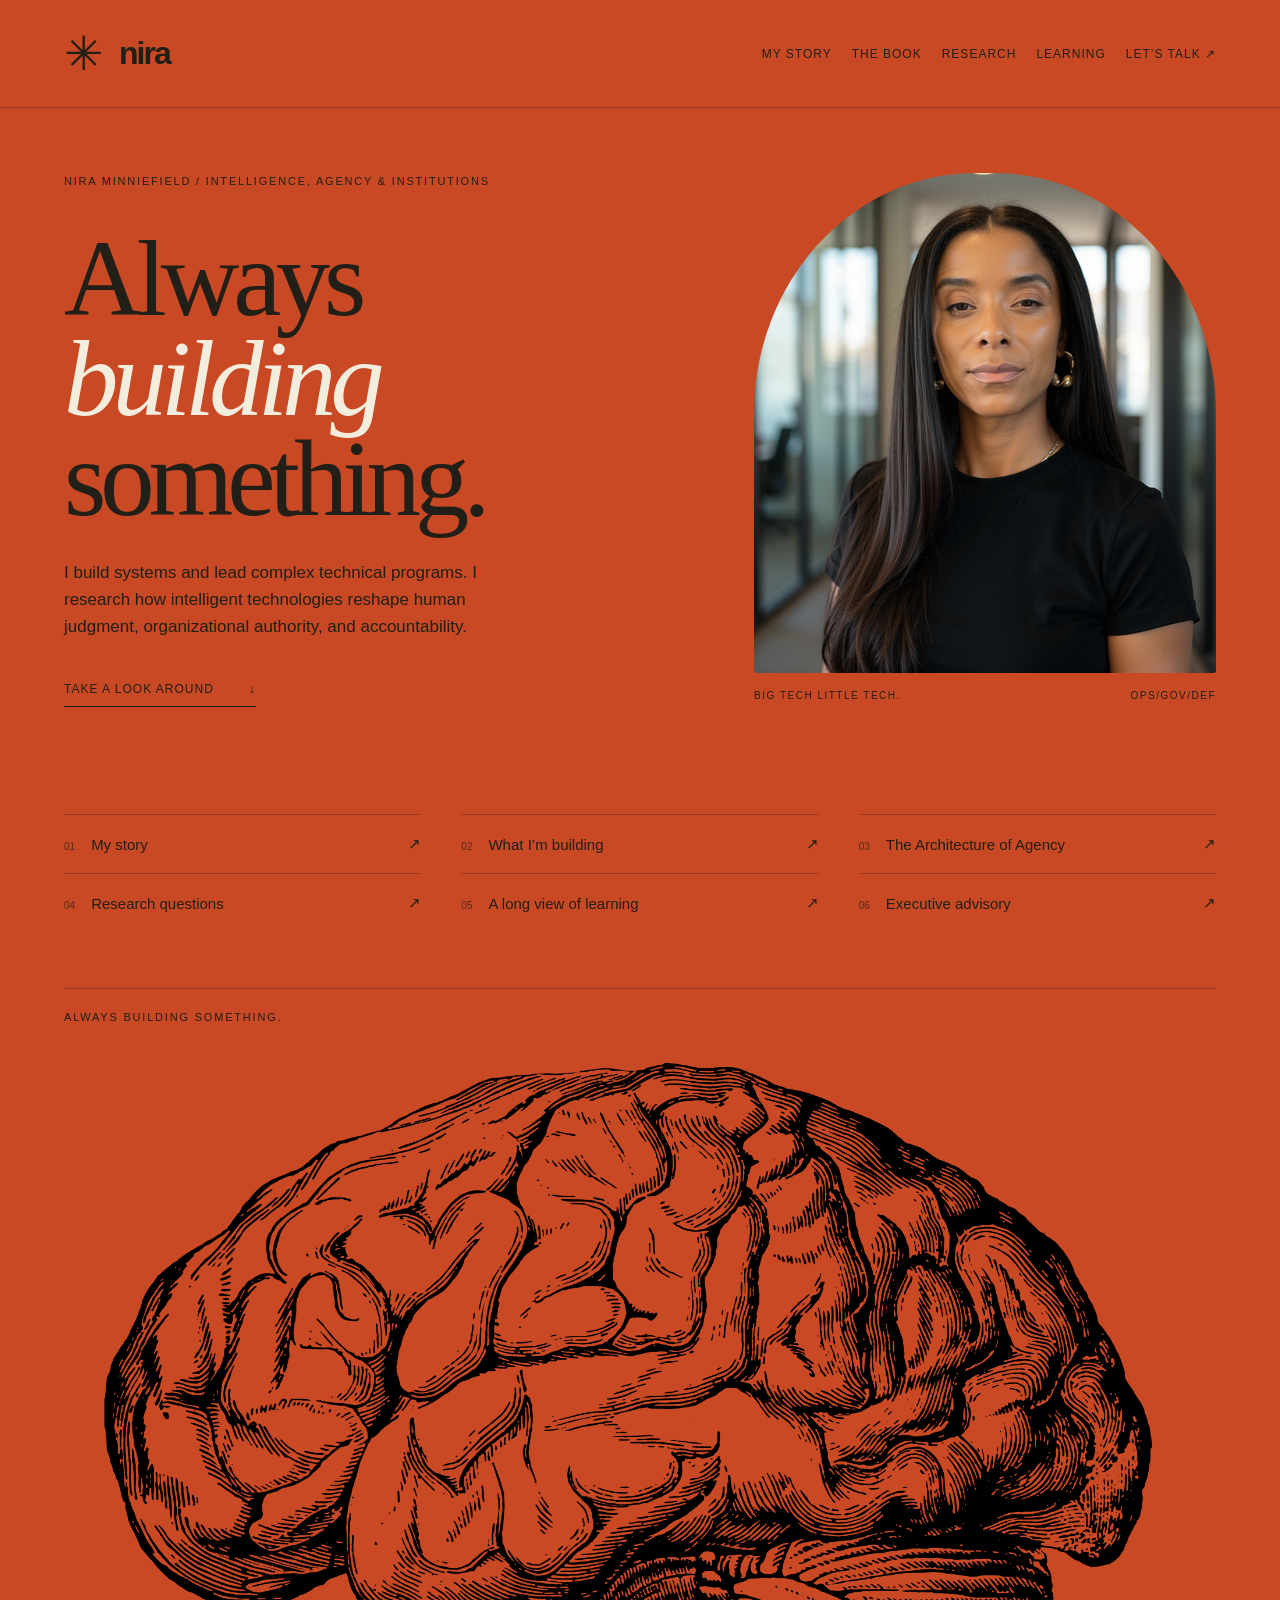
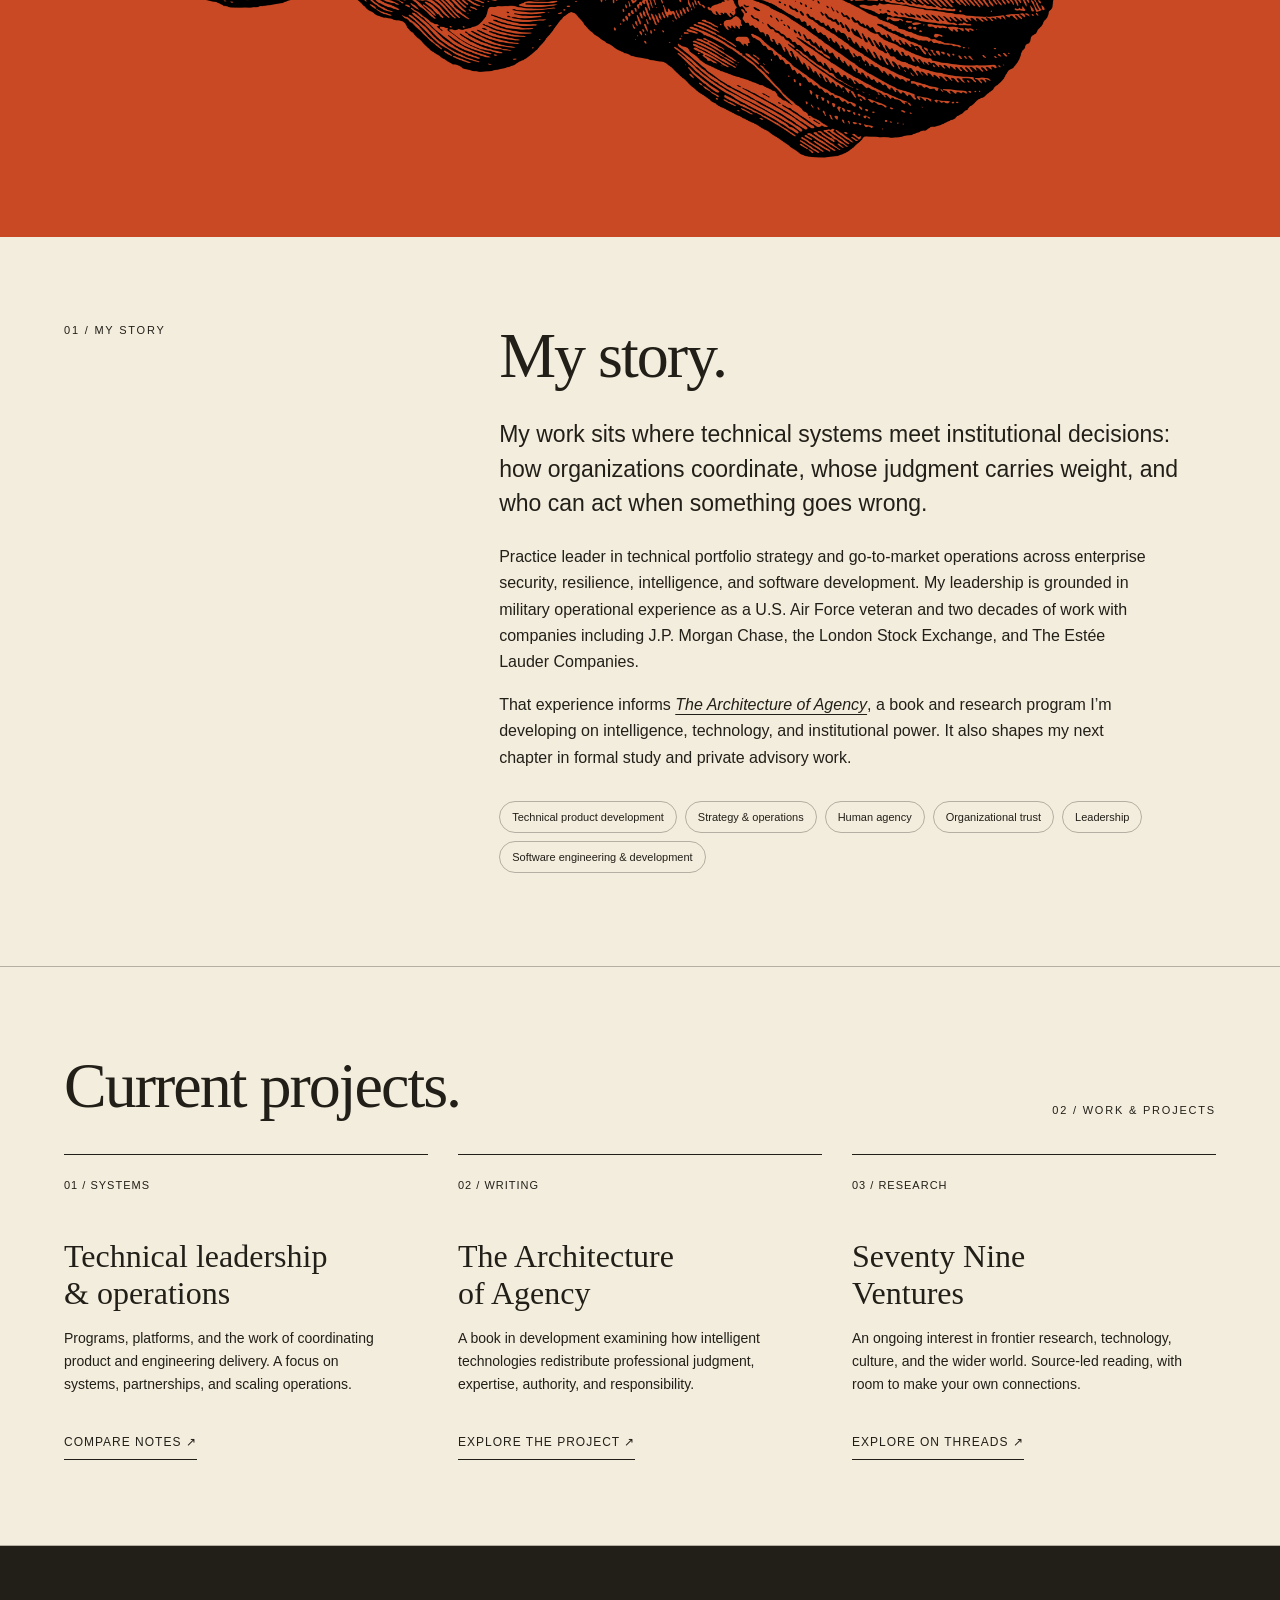
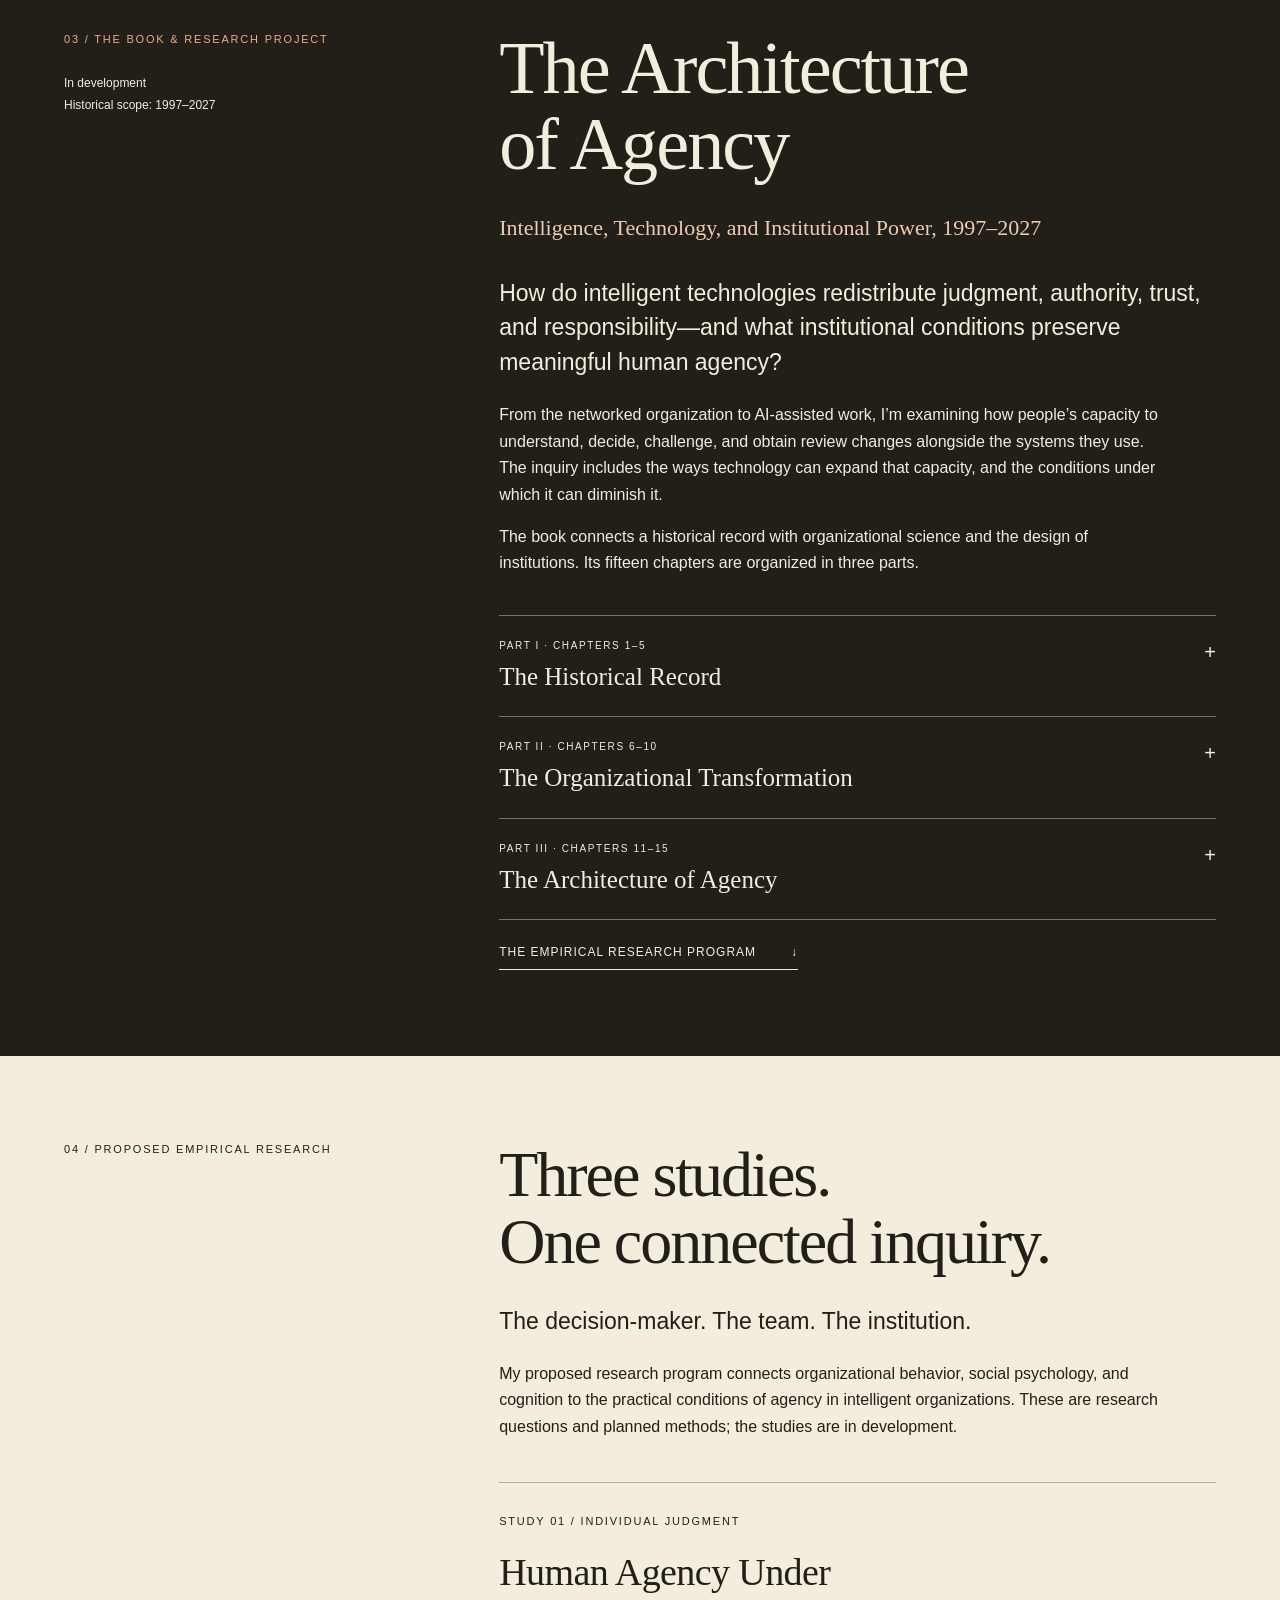
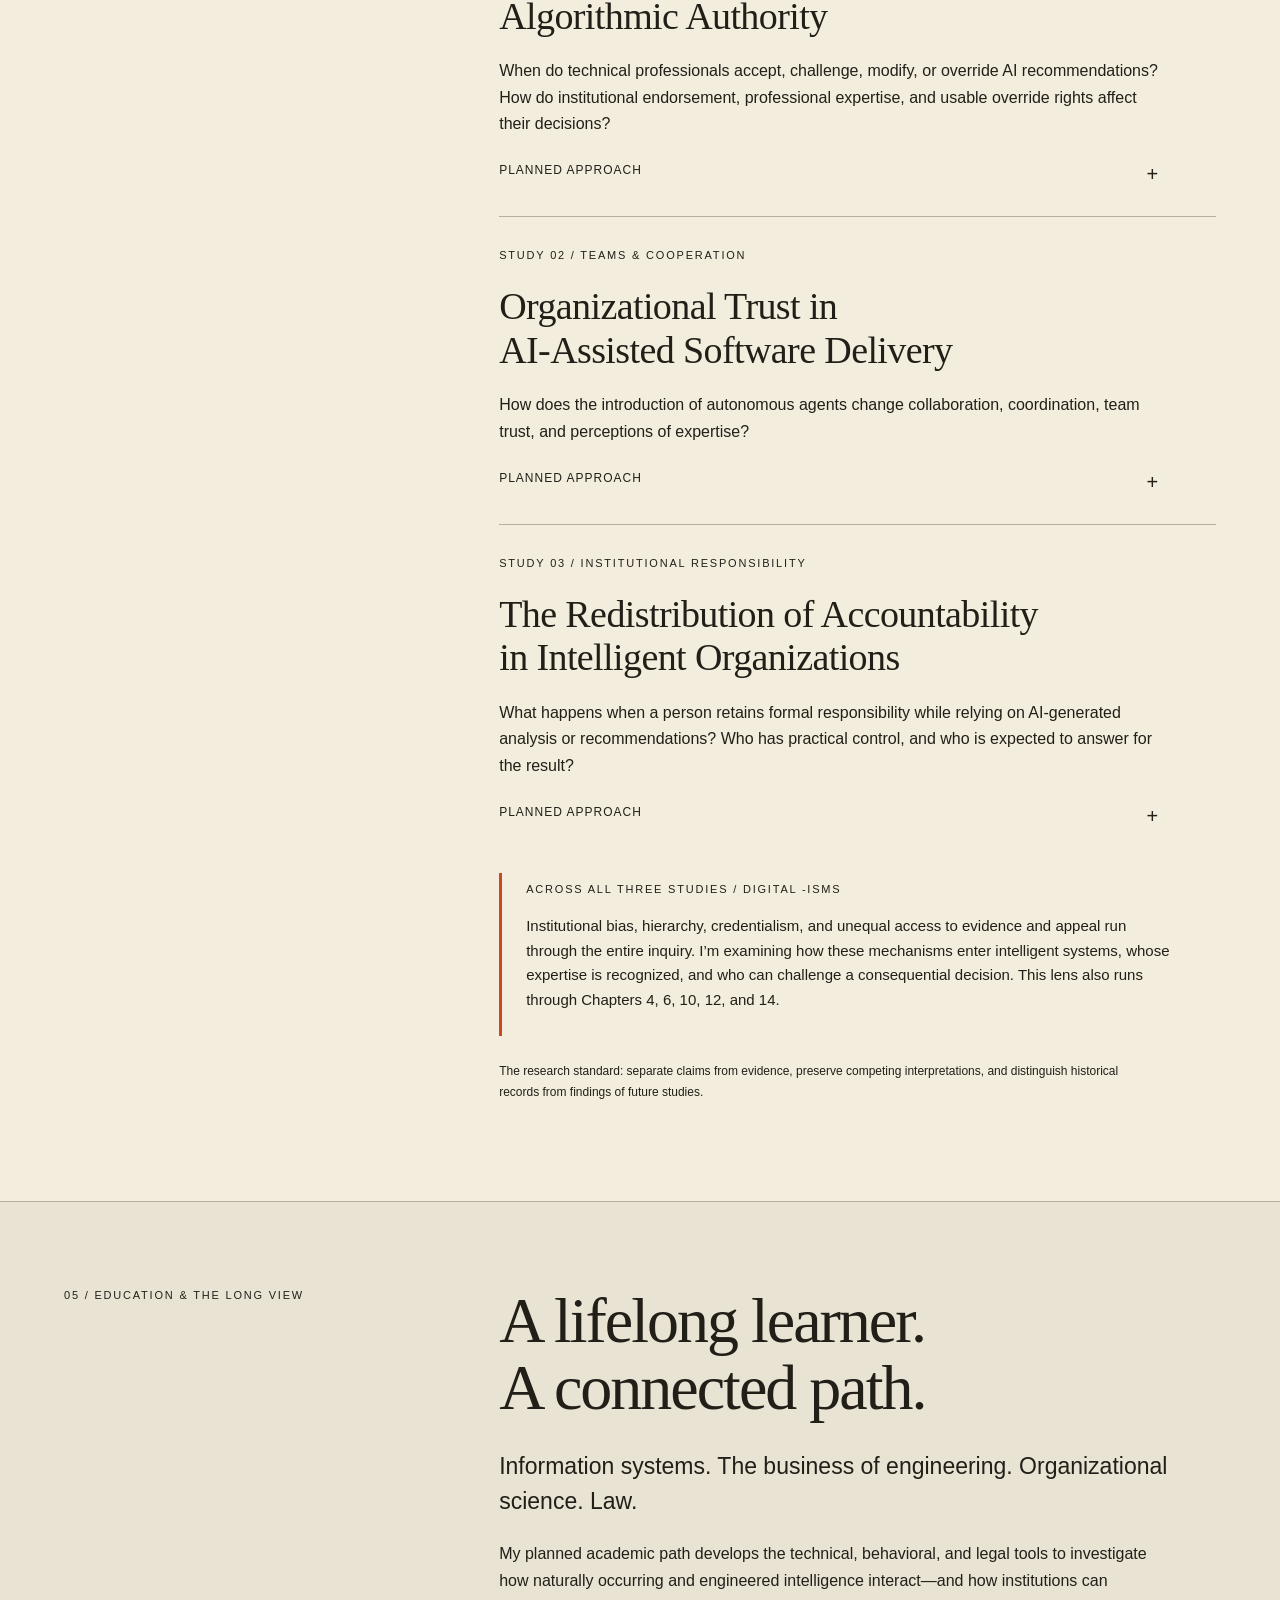
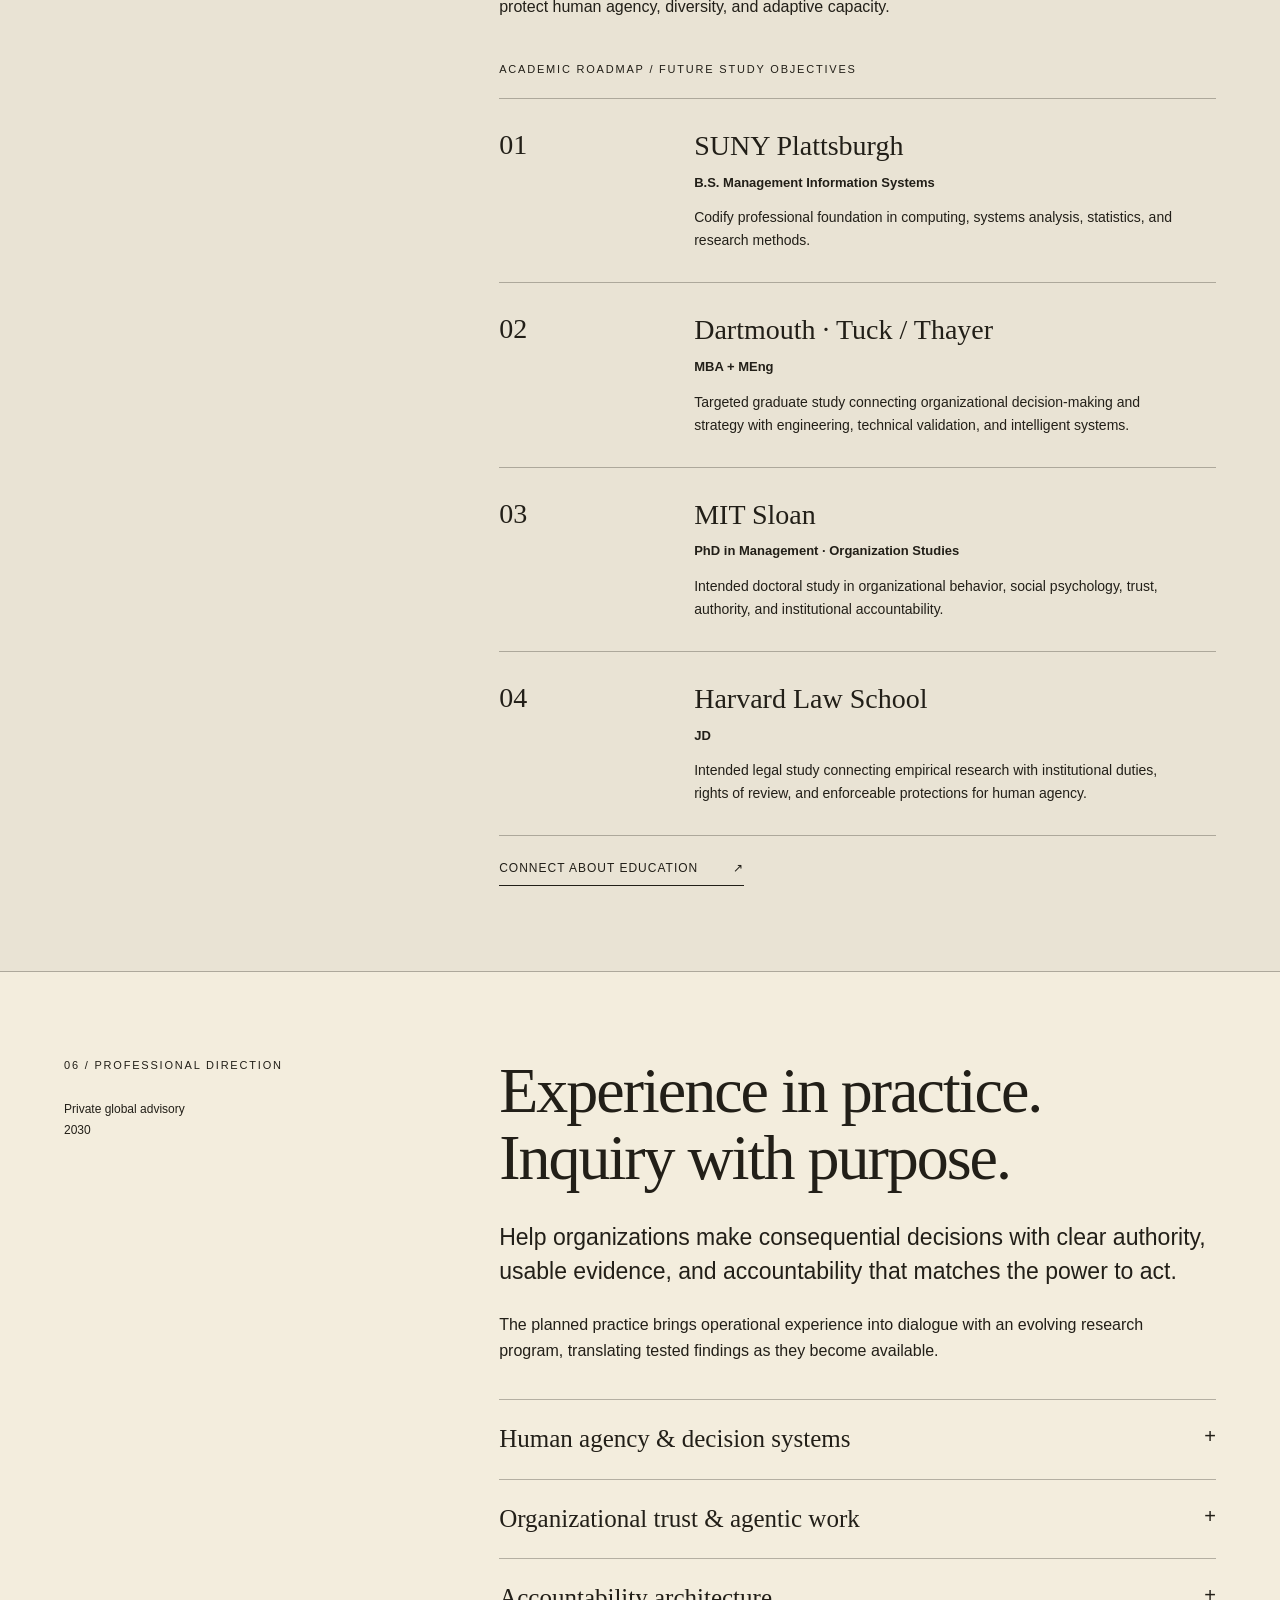
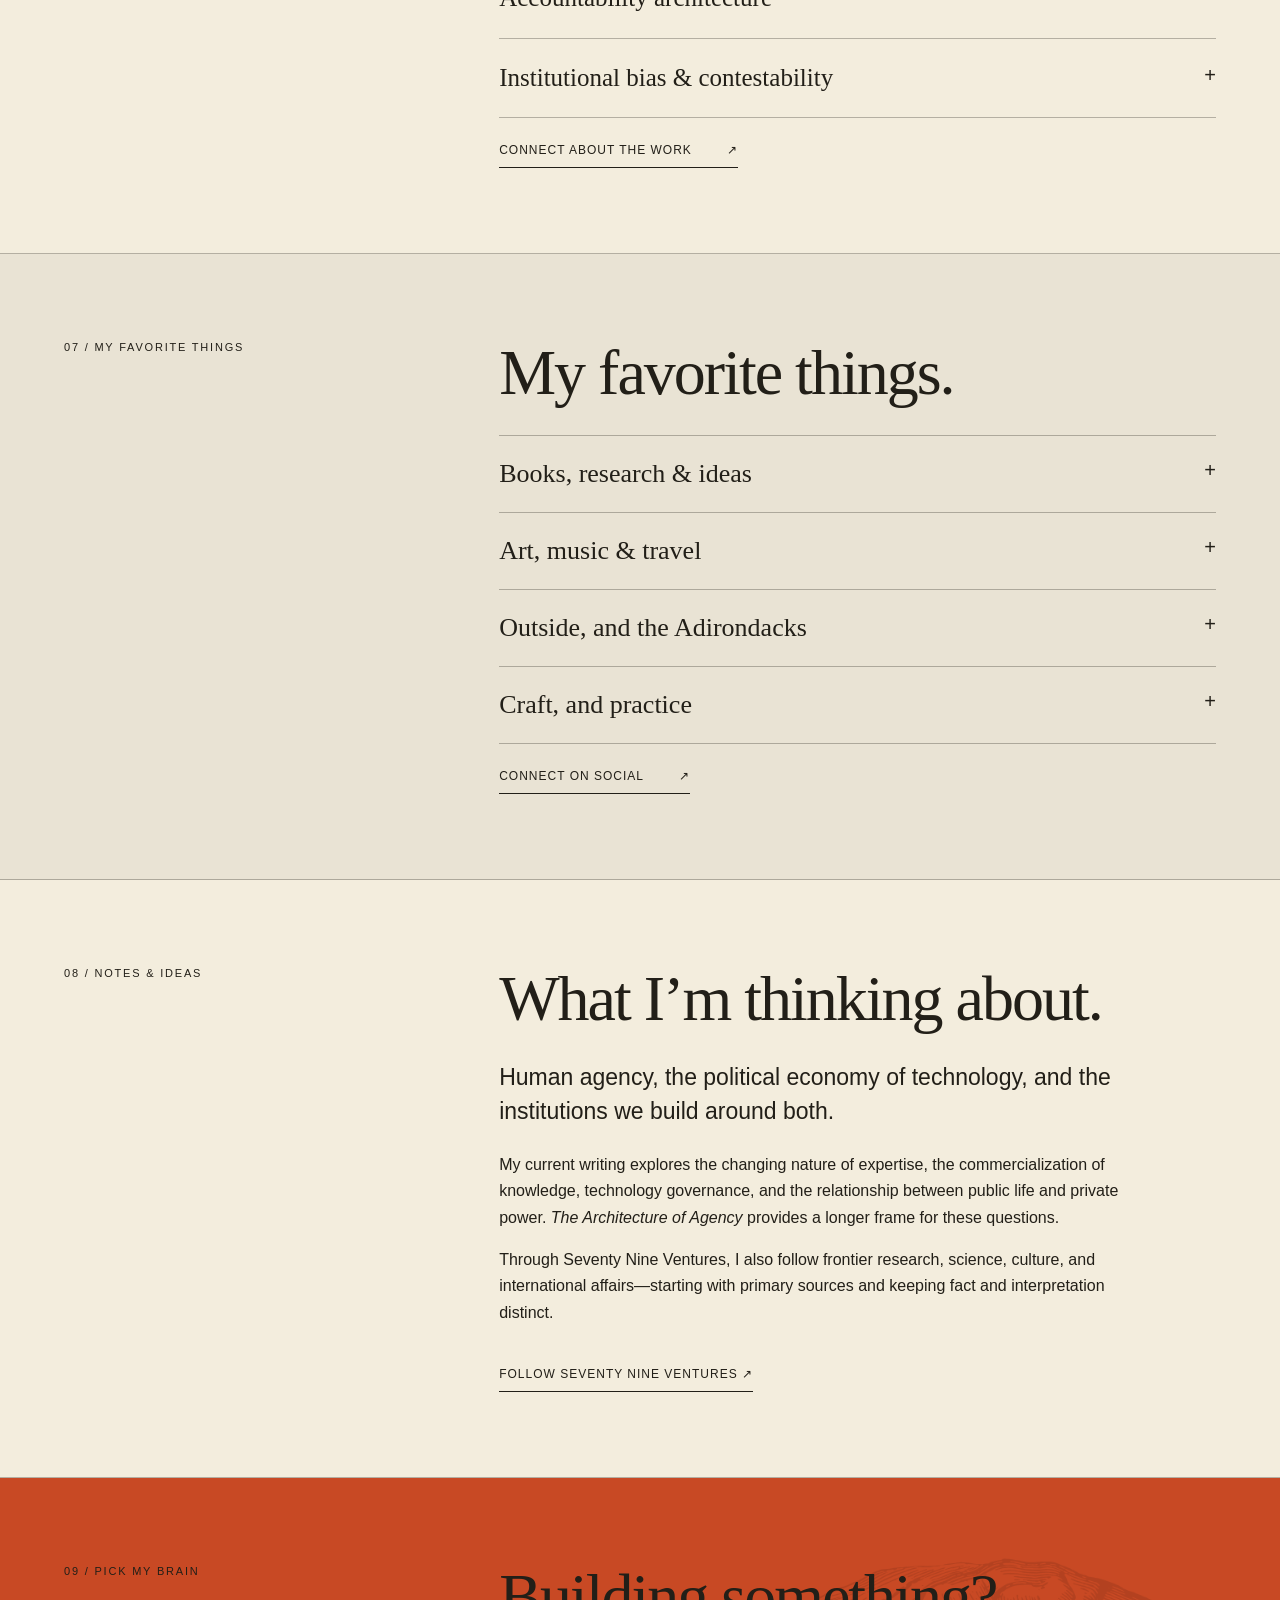
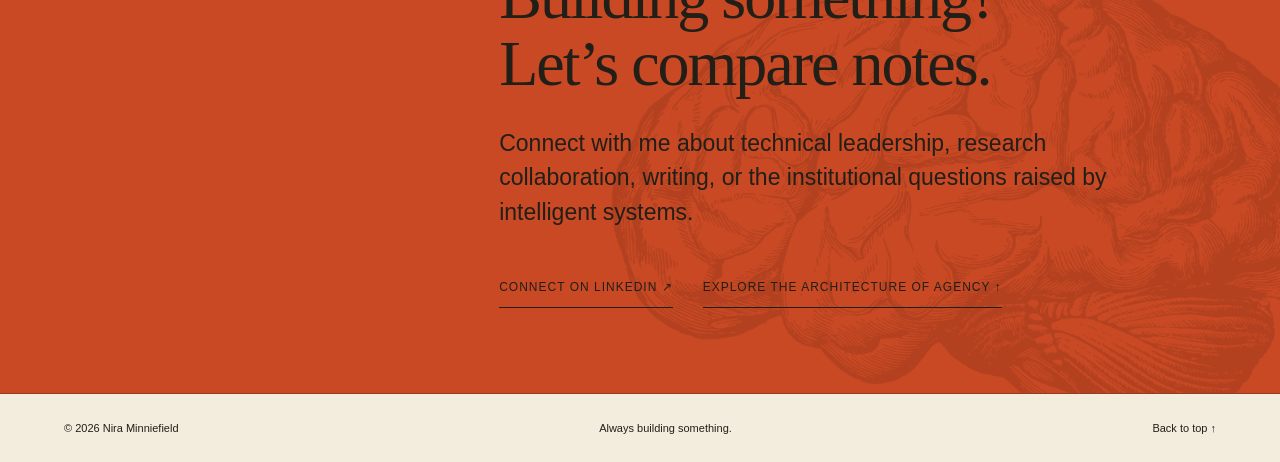
==== index.html @ 41f6526f "Restore original introductory research statement" ====
<!doctype html>
<html lang="en"><head><meta charset="utf-8"><meta name="viewport" content="width=device-width, initial-scale=1"><meta name="description" content="Nira Minniefield — technical program leadership, human agency, intelligent organizations, and The Architecture of Agency. Research, writing, education, and executive advisory."><title>Nira Minniefield — Always building something.</title><style>
:root{--orange:#c84924;--ink:#221f18;--paper:#f3eddd;--line:rgba(34,31,24,.3)}*{box-sizing:border-box}html{scroll-behavior:smooth;scroll-padding-top:30px}body{margin:0;background:var(--paper);color:var(--ink);font-family:Arial,Helvetica,sans-serif}a{color:inherit;text-decoration:none}a:focus-visible,button:focus-visible,summary:focus-visible{outline:3px solid currentColor;outline-offset:6px}header{background:var(--orange);padding:30px 5vw;display:flex;align-items:center;justify-content:space-between;border-bottom:1px solid var(--line)}.wordmark{font-size:32px;font-weight:700;letter-spacing:-2px;display:flex;gap:18px;align-items:center}.star{font-size:47px;font-weight:400;line-height:1}nav{display:flex;gap:30px;font-size:12px;text-transform:uppercase;letter-spacing:1px}nav a:hover{text-decoration:underline}.hero{background:var(--orange);padding:65px 5vw 45px;display:grid;grid-template-columns:1.3fr 1fr;gap:7vw;min-height:680px}.eyebrow{font-size:11px;letter-spacing:1.8px;text-transform:uppercase;line-height:1.6}h1{font-family:Georgia,serif;font-size:clamp(70px,8.5vw,135px);letter-spacing:-6px;line-height:.92;font-weight:400;margin:38px 0 30px;max-width:790px}h1 em{font-weight:400;color:var(--paper)}.intro{font-size:17px;line-height:1.6;max-width:420px}.portrait{margin:0;align-self:start}.portrait img{width:100%;aspect-ratio:1/1.08;object-fit:cover;object-position:center;border-radius:48% 48% 2px 2px;display:block}.portrait figcaption{display:flex;justify-content:space-between;font-size:10px;text-transform:uppercase;letter-spacing:1.5px;margin-top:17px}.underlink{display:inline-flex;gap:35px;border-bottom:1px solid;padding-bottom:10px;font-size:12px;text-transform:uppercase;letter-spacing:1px;margin-top:25px}.directory{padding:26px 5vw;background:var(--orange);display:grid;grid-template-columns:repeat(3,1fr);gap:0 40px}.directory a{border-top:1px solid var(--line);padding:20px 0;display:flex;justify-content:space-between;align-items:center;font-size:15px}.directory small{font-size:10px;margin-right:16px;opacity:.7}.directory a:hover span:last-child{transform:translate(3px,-3px)}.directory span{transition:transform .2s}section{padding:85px 5vw;border-bottom:1px solid var(--line)}.split{display:grid;grid-template-columns:1fr 2fr;gap:6vw}h2{font-family:Georgia,serif;font-size:clamp(40px,5vw,70px);line-height:1.05;font-weight:400;letter-spacing:-2px;margin:0 0 28px}p{line-height:1.65}.large{font-size:23px;line-height:1.5;margin-top:0;max-width:760px}.bodycopy{max-width:660px;font-size:16px}.tags{display:flex;gap:10px;flex-wrap:wrap;margin-top:30px}.tags span{border:1px solid var(--line);border-radius:30px;padding:9px 14px;font-size:11px}.sectionhead{display:flex;justify-content:space-between;align-items:end;gap:30px;margin-bottom:35px}.sectionhead h2{margin:0}.workgrid{display:grid;grid-template-columns:repeat(3,1fr);gap:30px}.work{border-top:1px solid var(--ink);padding-top:20px}.work h3{font-family:Georgia,serif;font-size:32px;font-weight:400;margin:45px 0 15px}.work p{font-size:14px;max-width:330px}.work .number{font-size:11px;letter-spacing:1px}.favorites{background:#e9e3d4}.rows{border-top:1px solid var(--line)}details{border-bottom:1px solid var(--line);padding:23px 0}summary{cursor:pointer;font-family:Georgia,serif;font-size:26px;list-style:none;display:flex;justify-content:space-between}summary::-webkit-details-marker{display:none}summary:after{content:'+';font-family:Arial;font-size:20px}details[open] summary:after{content:'−'}details p{max-width:600px;font-size:15px}.conversation{background:var(--ink);color:var(--paper)}.conversation .eyebrow{color:#df9478}.conversation .underlink{margin-right:30px}.note{font-size:12px;opacity:.65;max-width:490px;margin-top:30px}footer{padding:28px 5vw;display:flex;justify-content:space-between;font-size:11px;gap:20px}button{font:inherit}a:hover.underlink{opacity:.7}@media(max-width:760px){header{padding:22px 6vw}nav{gap:18px;font-size:10px}nav a:nth-child(2){display:none}.hero{padding:45px 6vw;grid-template-columns:1fr;gap:40px}h1{font-size:76px;letter-spacing:-4px;margin-top:30px}.portrait{max-width:440px;width:100%}.portrait img{aspect-ratio:1.12}.directory{padding:0 6vw 30px;grid-template-columns:1fr 1fr;gap:0 22px}.directory a{font-size:12px}.directory small{display:none}section{padding:58px 6vw}.split{grid-template-columns:1fr;gap:25px}.large{font-size:21px}.workgrid{grid-template-columns:1fr}.work h3{margin-top:25px}.sectionhead{display:block}.sectionhead .eyebrow{margin-bottom:20px}footer{padding:25px 6vw;flex-wrap:wrap}h2{letter-spacing:-1px}}@media(prefers-reduced-motion:reduce){html{scroll-behavior:auto}*{transition:none!important}}
.brain-panel{background:var(--orange);padding:30px 5vw 65px;overflow:hidden}.brain-panel img{display:block;width:min(100%,1100px);height:auto;margin:0 auto}.brain-panel .eyebrow{border-top:1px solid var(--line);padding-top:20px;margin-bottom:25px}.conversation{background:var(--orange);color:var(--ink);position:relative;overflow:hidden}.conversation:before{content:"";position:absolute;right:-7%;bottom:-28%;width:60%;height:130%;background:url("assets/brain.webp") center/contain no-repeat;opacity:.1;pointer-events:none}.conversation>div{position:relative}.conversation .eyebrow{color:var(--ink)}@media(max-width:760px){.brain-panel{padding:10px 6vw 40px}.conversation:before{width:100%;right:-30%;opacity:.07}}#story>div{min-width:0}#story .tags{width:100%;max-width:100%;margin-left:0;flex-wrap:nowrap;overflow-x:auto;gap:8px;padding-bottom:8px}#story .tags span{white-space:nowrap;flex:0 0 auto;padding:9px 12px}
/* Agency, research, and planned academic work extend the original visual language. */
.skip-link{position:fixed;top:-100px;left:20px;z-index:10;background:var(--paper);padding:14px 20px;color:var(--ink)}.skip-link:focus{top:12px}.textlink{text-decoration:underline;text-underline-offset:4px}nav{flex-wrap:wrap;justify-content:flex-end;gap:20px}nav a:nth-child(2){display:inline}#story .tags{flex-wrap:wrap;overflow:visible}.project-status{font-size:12px;line-height:1.8;margin-top:24px;max-width:230px}.agency{background:var(--ink);color:var(--paper)}.agency .eyebrow{color:#efaa8e}.agency h2{font-size:clamp(42px,5.8vw,84px);line-height:1.02}.book-subtitle{font-family:Georgia,serif;font-size:22px;line-height:1.5;margin:0 0 32px;max-width:600px;color:#efcbb3}.book-outline{border-top:1px solid rgba(243,237,221,.4);margin-top:38px}.book-outline details{border-color:rgba(243,237,221,.4)}.book-outline summary{font-size:25px;gap:20px;line-height:1.3}.book-outline small{display:block;font-family:Arial,Helvetica,sans-serif;font-size:10px;letter-spacing:1.6px;margin-bottom:9px}.book-outline ol{padding-left:23px;line-height:1.7;max-width:650px;margin-top:25px}.book-outline li{padding:4px 0 4px 5px;font-size:15px}.study-list{margin-top:42px}.study{border-top:1px solid var(--line);padding:30px 0}.study h3{font-family:Georgia,serif;font-size:clamp(27px,3vw,38px);line-height:1.15;letter-spacing:-.6px;font-weight:400;margin:20px 0}.study p{max-width:660px;font-size:16px}.study details{border-bottom:0;padding:10px 0 0}.study summary{font-family:Arial,Helvetica,sans-serif;font-size:12px;text-transform:uppercase;letter-spacing:1px;max-width:660px;gap:20px}.study details p{font-size:15px}.research-lens{border-left:3px solid var(--orange);padding:8px 0 8px 24px;margin-top:15px}.research-lens p{font-size:15px;max-width:650px}.research-standard{font-size:12px;line-height:1.8;max-width:650px;margin-top:25px}.learning{background:#e9e3d4}.roadmap-label{margin-top:40px;padding-bottom:20px;border-bottom:1px solid var(--line)}.roadmap{list-style:none;padding:0;margin:0}.roadmap li{display:grid;grid-template-columns:170px 1fr;gap:25px;padding:30px 0;border-bottom:1px solid var(--line)}.roadmap-stage{display:flex;flex-direction:column;gap:12px;font-size:12px}.roadmap-stage>span:first-child{font-family:Georgia,serif;font-size:28px}.roadmap .target{font-size:11px;line-height:1.5}.roadmap h3{font-family:Georgia,serif;font-size:28px;line-height:1.2;font-weight:400;margin:0 0 10px}.roadmap .degree{font-size:13px;font-weight:bold;margin:0 0 12px;line-height:1.5}.roadmap p{font-size:14px;max-width:480px;margin-bottom:0}.roadmap-note{font-size:12px;max-width:600px;line-height:1.7;margin-top:22px}.advisory-offerings{margin-top:35px}.advisory-offerings summary{font-size:25px;line-height:1.3;gap:20px}.advisory-offerings p{font-size:15px}#connect .large{max-width:680px}#social{display:flex;flex-wrap:wrap;gap:10px 30px}#social .underlink{margin-right:0;line-height:1.7}section:target{scroll-margin-top:20px}
@media(max-width:1000px){nav{font-size:10px;gap:14px}.roadmap li{grid-template-columns:125px 1fr}.hero{gap:5vw}.directory a{font-size:13px}}
@media(max-width:760px){header{align-items:flex-start;gap:18px}.wordmark{font-size:27px;gap:10px}.star{font-size:38px}nav{max-width:260px;font-size:9px;gap:12px 16px;padding-top:5px}nav a:nth-child(2){display:inline}.hero{min-height:0}.hero .intro{max-width:450px}.directory a{font-size:12px;line-height:1.5;gap:10px;align-items:flex-start}.agency h2{font-size:48px;letter-spacing:-2px}.book-subtitle{font-size:20px}.book-outline summary{font-size:23px}.roadmap li{grid-template-columns:1fr;gap:16px}.roadmap-stage{flex-direction:row;align-items:center;gap:18px}.roadmap-stage>span:first-child{font-size:22px}.roadmap h3{font-size:27px}.advisory-offerings summary{font-size:23px}.research-lens{padding-left:18px}#social .underlink{font-size:10px}.study h3 br{display:none}}
@media(max-width:380px){h1{font-size:68px;letter-spacing:-4px}.agency h2{font-size:42px}.wordmark{font-size:24px}.star{font-size:32px}nav{gap:11px;font-size:8px}}
</style></head><body><a class="skip-link" href="#main">Skip to content</a>
<header id="top"><a class="wordmark" href="#top" aria-label="Nira home"><span class="star" aria-hidden="true">✳</span> nira</a><nav aria-label="Main navigation"><a href="#story">My story</a><a href="#agency">The book</a><a href="#research">Research</a><a href="#education">Learning</a><a href="#connect">Let’s talk ↗</a></nav></header>
<main id="main"><div class="hero"><div><div class="eyebrow">NIRA MINNIEFIELD / INTELLIGENCE, AGENCY &amp; INSTITUTIONS</div><h1>Always<br><em>building</em><br>something.</h1><p class="intro">I build systems and lead complex technical programs. I research how intelligent technologies reshape human judgment, organizational authority, and accountability.</p><a href="#explore" class="underlink">Take a look around <span>↓</span></a></div><figure class="portrait"><img src="assets/nira.jpg" width="500" height="500" alt="Nira Minniefield"><figcaption><span>BIG TECH LITTLE TECH.</span><span>OPS/GOV/DEF</span></figcaption></figure></div>
<div class="directory" id="explore" aria-label="Explore">
<a href="#story"><span><small>01</small>My story</span><span aria-hidden="true">↗</span></a>
<a href="#work"><span><small>02</small>What I’m building</span><span aria-hidden="true">↗</span></a>
<a href="#agency"><span><small>03</small>The Architecture of Agency</span><span aria-hidden="true">↗</span></a>
<a href="#research"><span><small>04</small>Research questions</span><span aria-hidden="true">↗</span></a>
<a href="#education"><span><small>05</small>A long view of learning</span><span aria-hidden="true">↗</span></a>
<a href="#advisory"><span><small>06</small>Executive advisory</span><span aria-hidden="true">↗</span></a>
</div>
<div class="brain-panel" aria-label="Brain illustration"><div class="eyebrow">Always building something.</div><img src="assets/brain.webp" width="1260" height="825" alt="Vintage anatomical engraving of a human brain"></div><section id="story" class="split"><div class="eyebrow">01 / My story</div><div><h2>My story.</h2><p class="large">My work sits where technical systems meet institutional decisions: how organizations coordinate, whose judgment carries weight, and who can act when something goes wrong.</p><p class="bodycopy">Practice leader in technical portfolio strategy and go-to-market operations across enterprise security, resilience, intelligence, and software development. My leadership is grounded in military operational experience as a U.S. Air Force veteran and two decades of work with companies including J.P. Morgan Chase, the London Stock Exchange, and The Estée Lauder Companies.</p><p class="bodycopy">That experience informs <a class="textlink" href="#agency"><em>The Architecture of Agency</em></a>, a book and research program I’m developing on intelligence, technology, and institutional power. It also shapes my next chapter in formal study and private advisory work.</p><div class="tags"><span>Technical product development</span><span>Strategy & operations</span><span>Human agency</span><span>Organizational trust</span><span>Leadership</span><span>Software engineering &amp; development</span></div></div></section>
<section id="work"><div class="sectionhead"><h2>Current projects.</h2><div class="eyebrow">02 / Work & projects</div></div><div class="workgrid"><article class="work"><span class="number">01 / SYSTEMS</span><h3>Technical leadership<br>& operations</h3><p>Programs, platforms, and the work of coordinating product and engineering delivery. A focus on systems, partnerships, and scaling operations.</p><a class="underlink" href="#connect">Compare notes ↗</a></article><article class="work"><span class="number">02 / WRITING</span><h3>The Architecture<br>of Agency</h3><p>A book in development examining how intelligent technologies redistribute professional judgment, expertise, authority, and responsibility.</p><a class="underlink" href="#agency">Explore the project ↗</a></article><article class="work"><span class="number">03 / RESEARCH</span><h3>Seventy Nine<br>Ventures</h3><p>An ongoing interest in frontier research, technology, culture, and the wider world. Source-led reading, with room to make your own connections.</p><a class="underlink" href="https://www.threads.net/@seventynineventures" target="_blank" rel="noopener noreferrer">Explore on Threads ↗</a></article></div></section>
<section id="agency" class="agency">
<div class="split">
<div><div class="eyebrow">03 / The book &amp; research project</div><p class="project-status">In development<br>Historical scope: 1997–2027</p></div>
<div><h2>The Architecture<br>of Agency</h2><p class="book-subtitle">Intelligence, Technology, and Institutional Power, 1997–2027</p>
<p class="large">How do intelligent technologies redistribute judgment, authority, trust, and responsibility—and what institutional conditions preserve meaningful human agency?</p>
<p class="bodycopy">From the networked organization to AI-assisted work, I’m examining how people’s capacity to understand, decide, challenge, and obtain review changes alongside the systems they use. The inquiry includes the ways technology can expand that capacity, and the conditions under which it can diminish it.</p>
<p class="bodycopy">The book connects a historical record with organizational science and the design of institutions. Its fifteen chapters are organized in three parts.</p>
<div class="book-outline">
<details><summary><span><small>PART I · CHAPTERS 1–5</small>The Historical Record</span></summary><ol>
<li>1997: The Professional, the Machine, and the Institution</li>
<li>The Networked Organization</li><li>The Industrialization of Knowledge</li><li>Platforms, Data, and the Consolidation of Power</li><li>From Automation to Artificial Intelligence</li></ol></details>
<details><summary><span><small>PART II · CHAPTERS 6–10</small>The Organizational Transformation</span></summary><ol start="6">
<li>The Changing Nature of Expertise</li><li>Human Judgment Under Algorithmic Authority</li><li>Trust, Cooperation, and the Intelligent Workplace</li><li>The Redistribution of Responsibility</li><li>The Political Economy of Machine Intelligence</li></ol></details>
<details><summary><span><small>PART III · CHAPTERS 11–15</small>The Architecture of Agency</span></summary><ol start="11">
<li>Cognition, Autonomy, and the Limits of Delegation</li><li>The Institutional Conditions of Human Agency</li><li>Accountability Without Human Control</li><li>The Scientific Case for Institutional Safeguards</li><li>Designing Institutions for Human Agency</li></ol></details>
</div><a class="underlink" href="#research">The empirical research program <span aria-hidden="true">↓</span></a></div></div></section>
<section id="research">
<div class="split"><div class="eyebrow">04 / Proposed empirical research</div><div>
<h2>Three studies.<br>One connected inquiry.</h2><p class="large">The decision-maker. The team. The institution.</p><p class="bodycopy">My proposed research program connects organizational behavior, social psychology, and cognition to the practical conditions of agency in intelligent organizations. These are research questions and planned methods; the studies are in development.</p>
<div class="study-list">
<article class="study"><div class="eyebrow">Study 01 / Individual judgment</div><h3>Human Agency Under <br>Algorithmic Authority</h3><p>When do technical professionals accept, challenge, modify, or override AI recommendations? How do institutional endorsement, professional expertise, and usable override rights affect their decisions?</p><details><summary>Planned approach</summary><p>Controlled decision tasks, randomized scenarios, and behavioral measures of accuracy, evidence seeking, calibrated reliance, and meaningful challenge.</p></details></article>
<article class="study"><div class="eyebrow">Study 02 / Teams &amp; cooperation</div><h3>Organizational Trust in <br>AI-Assisted Software Delivery</h3><p>How does the introduction of autonomous agents change collaboration, coordination, team trust, and perceptions of expertise?</p><details><summary>Planned approach</summary><p>Longitudinal team surveys, interviews, and organizational network analysis around agent adoption, with attention to role clarity, advice seeking, professional discretion, and the distribution of work.</p></details></article>
<article class="study"><div class="eyebrow">Study 03 / Institutional responsibility</div><h3>The Redistribution of Accountability <br>in Intelligent Organizations</h3><p>What happens when a person retains formal responsibility while relying on AI-generated analysis or recommendations? Who has practical control, and who is expected to answer for the result?</p><details><summary>Planned approach</summary><p>Scenario experiments and comparative organizational case studies examining decision rights, documentation, escalation, practical intervention, and responsibility attribution.</p></details></article>
</div>
<aside class="research-lens"><div class="eyebrow">Across all three studies / Digital -isms</div><p>Institutional bias, hierarchy, credentialism, and unequal access to evidence and appeal run through the entire inquiry. I’m examining how these mechanisms enter intelligent systems, whose expertise is recognized, and who can challenge a consequential decision. This lens also runs through Chapters 4, 6, 10, 12, and 14.</p></aside>
<p class="research-standard">The research standard: separate claims from evidence, preserve competing interpretations, and distinguish historical records from findings of future studies.</p>
</div></div></section>
<section id="education" class="learning">
<div class="split"><div class="eyebrow">05 / Education &amp; the long view</div><div>
<h2>A lifelong learner.<br>A connected path.</h2><p class="large">Information systems. The business of engineering. Organizational science. Law.</p><p class="bodycopy">My planned academic path develops the technical, behavioral, and legal tools to investigate how naturally occurring and engineered intelligence interact—and how institutions can protect human agency, diversity, and adaptive capacity.</p>
<div class="roadmap-label eyebrow">Academic roadmap / Future study objectives</div>
<ol class="roadmap">
<li><div class="roadmap-stage"><span>01</span></div><div><h3>SUNY Plattsburgh</h3><p class="degree">B.S. Management Information Systems</p><p>Codify professional foundation in computing, systems analysis, statistics, and research methods.</p></div></li>
<li><div class="roadmap-stage"><span>02</span></div><div><h3>Dartmouth · Tuck / Thayer</h3><p class="degree">MBA + MEng</p><p>Targeted graduate study connecting organizational decision-making and strategy with engineering, technical validation, and intelligent systems.</p></div></li>
<li><div class="roadmap-stage"><span>03</span></div><div><h3>MIT Sloan</h3><p class="degree">PhD in Management · Organization Studies</p><p>Intended doctoral study in organizational behavior, social psychology, trust, authority, and institutional accountability.</p></div></li>
<li><div class="roadmap-stage"><span>04</span></div><div><h3>Harvard Law School</h3><p class="degree">JD</p><p>Intended legal study connecting empirical research with institutional duties, rights of review, and enforceable protections for human agency.</p></div></li>
</ol><a class="underlink" href="#connect">Connect about education <span aria-hidden="true">↗</span></a>
</div></div></section>
<section id="advisory" class="split">
<div><div class="eyebrow">06 / Professional direction</div><p class="project-status">Private global advisory<br>2030</p></div><div>
<h2>Experience in practice.<br>Inquiry with purpose.</h2><p class="large">Help organizations make consequential decisions with clear authority, usable evidence, and accountability that matches the power to act.</p><p class="bodycopy">The planned practice brings operational experience into dialogue with an evolving research program, translating tested findings as they become available.</p>
<div class="rows advisory-offerings">
<details><summary>Human agency &amp; decision systems</summary><p>Review how people access evidence, exercise professional judgment, challenge recommendations, and intervene in AI-assisted decisions.</p></details>
<details><summary>Organizational trust &amp; agentic work</summary><p>Examine team roles, coordination, advice seeking, professional discretion, and the changes that accompany agent adoption.</p></details>
<details><summary>Accountability architecture</summary><p>Map who designs, deploys, approves, monitors, and answers for decisions—and whether responsibility is supported by practical authority and usable records.</p></details>
<details><summary>Institutional bias &amp; contestability</summary><p>Examine whose expertise is recognized, whose evidence is heard, and whether opportunities to question, correct, and appeal work across roles and groups.</p></details>
</div><a class="underlink" href="#connect">Connect about the work <span aria-hidden="true">↗</span></a>
</div></section>
<section id="favorites" class="split favorites"><div class="eyebrow">07 / My favorite things</div><div><h2>My favorite things.</h2><div class="rows"><details><summary>Books, research & ideas</summary><p>Independent scholarship, technical research, books, and journals. I’m interested in what people are studying and building before it becomes familiar.</p></details><details><summary>Art, music &amp; travel</summary><p>Theater, museums, independent music, vintage shops, and a good meal. </p></details><details><summary>Outside, and the Adirondacks</summary><p>The Adirondacks: hiking, birding, lakes, and astronomy.</p></details><details><summary>Craft, and practice</summary><p>Practical design, durable materials, and good construction.</p></details></div><a class="underlink" href="#connect">Connect on social <span aria-hidden="true">↗</span></a></div></section>
<section id="notes" class="split"><div class="eyebrow">08 / Notes & ideas</div><div><h2>What I’m thinking about.</h2><p class="large">Human agency, the political economy of technology, and the institutions we build around both.</p><p class="bodycopy">My current writing explores the changing nature of expertise, the commercialization of knowledge, technology governance, and the relationship between public life and private power. <em>The Architecture of Agency</em> provides a longer frame for these questions.</p><p class="bodycopy">Through Seventy Nine Ventures, I also follow frontier research, science, culture, and international affairs—starting with primary sources and keeping fact and interpretation distinct.</p><a href="https://www.instagram.com/seventynineventures/" target="_blank" rel="noopener noreferrer" class="underlink">Follow Seventy Nine Ventures ↗</a></div></section>
<section id="connect" class="conversation split"><div class="eyebrow">09 / Pick my brain</div><div><h2>Building something?<br>Let’s compare notes.</h2><p class="large">Connect with me about technical leadership, research collaboration, writing, or the institutional questions raised by intelligent systems.</p><div id="social"><a class="underlink" href="https://www.linkedin.com/in/niraminniefield" target="_blank" rel="noopener noreferrer">Connect on LinkedIn ↗</a><a class="underlink" href="#agency">Explore The Architecture of Agency ↑</a></div></div></section></main><footer><span>© <span id="year">2026</span> Nira Minniefield</span><span>Always building something.</span><a href="#top">Back to top ↑</a></footer><script>document.getElementById('year').textContent=new Date().getFullYear();</script></body></html>
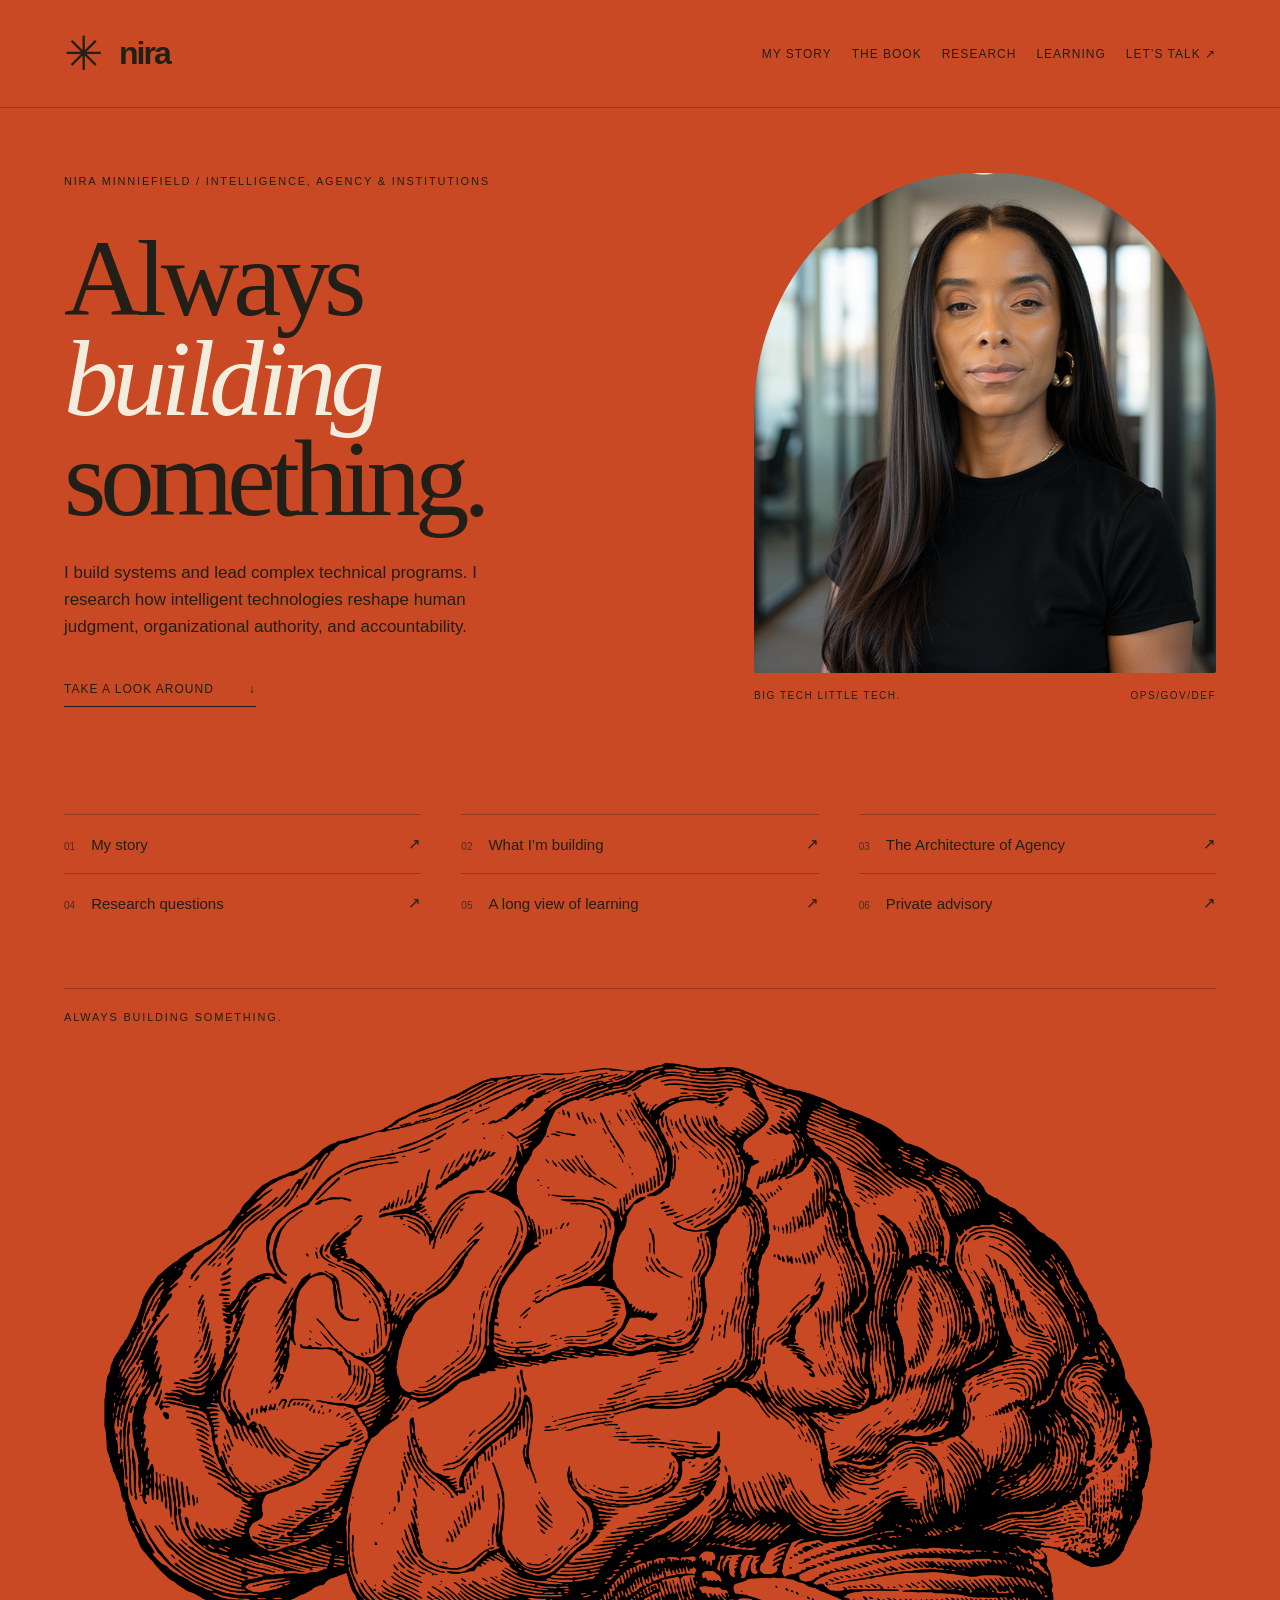
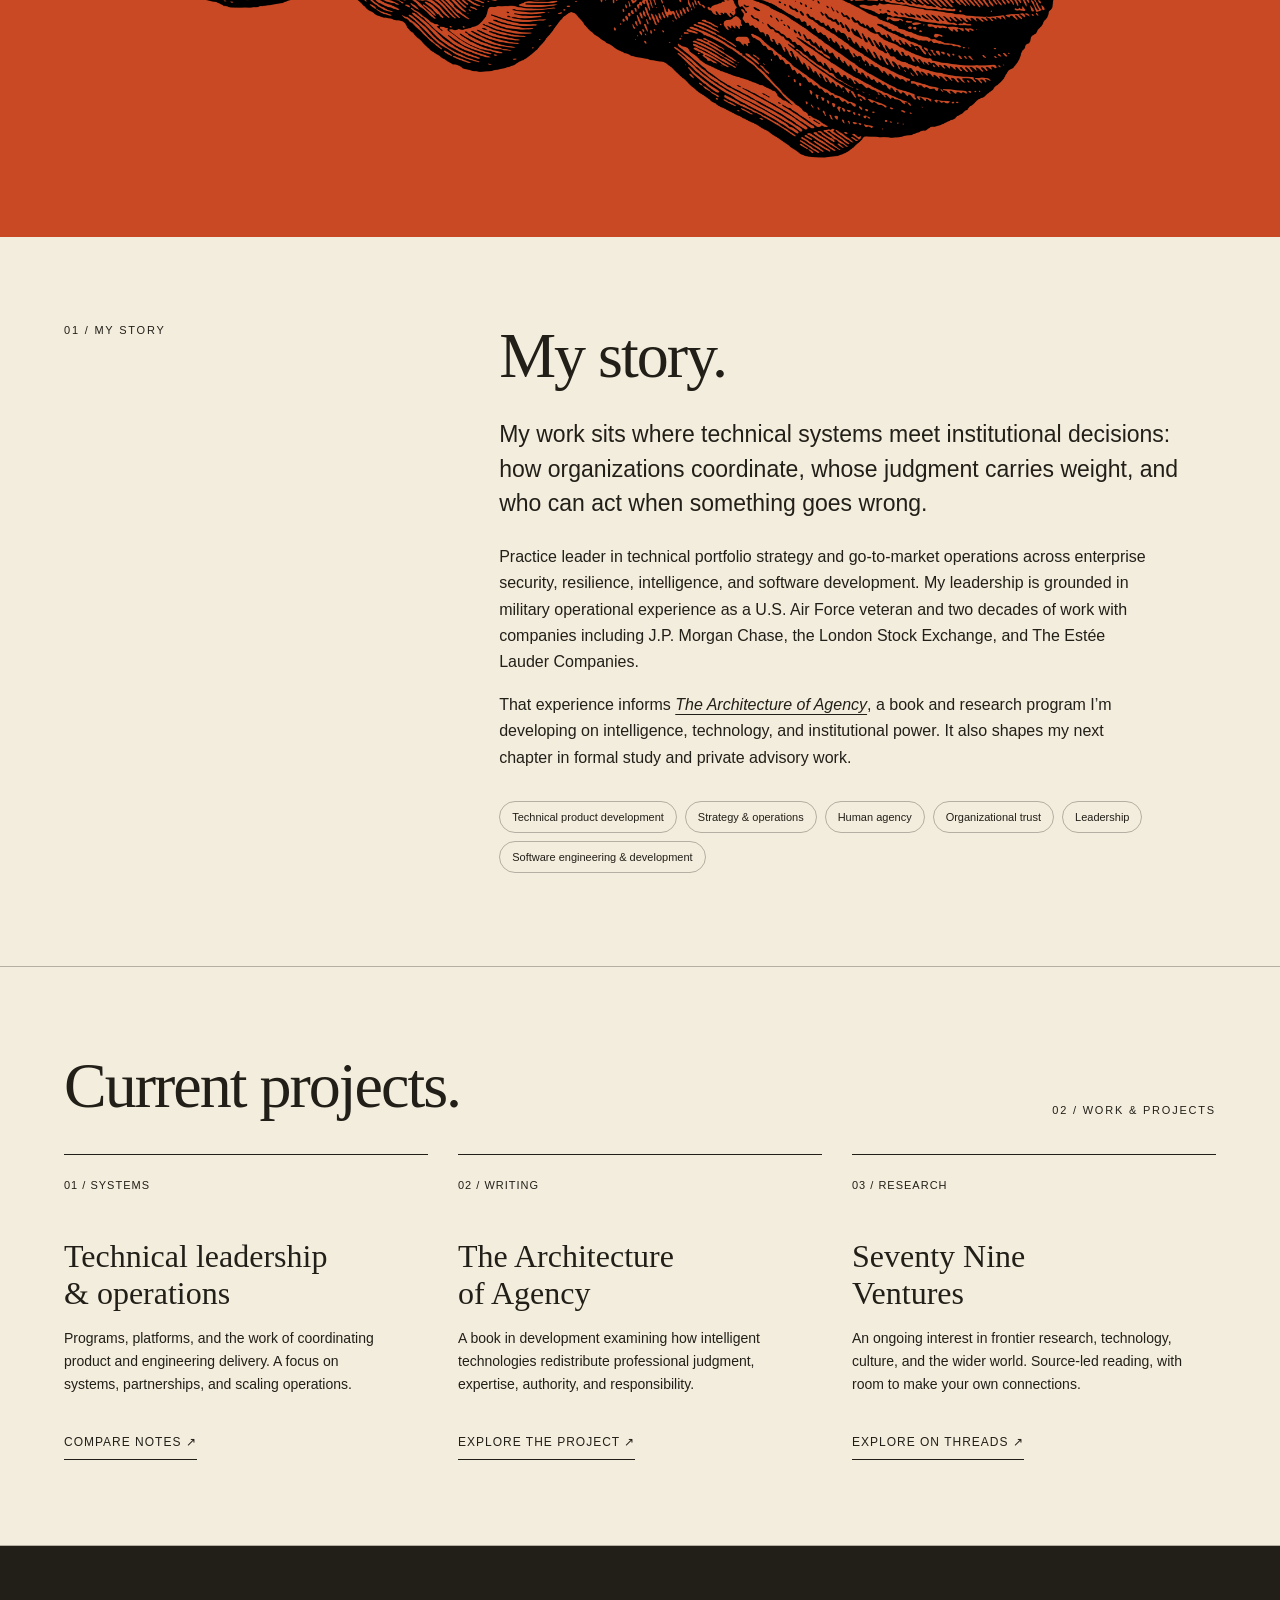
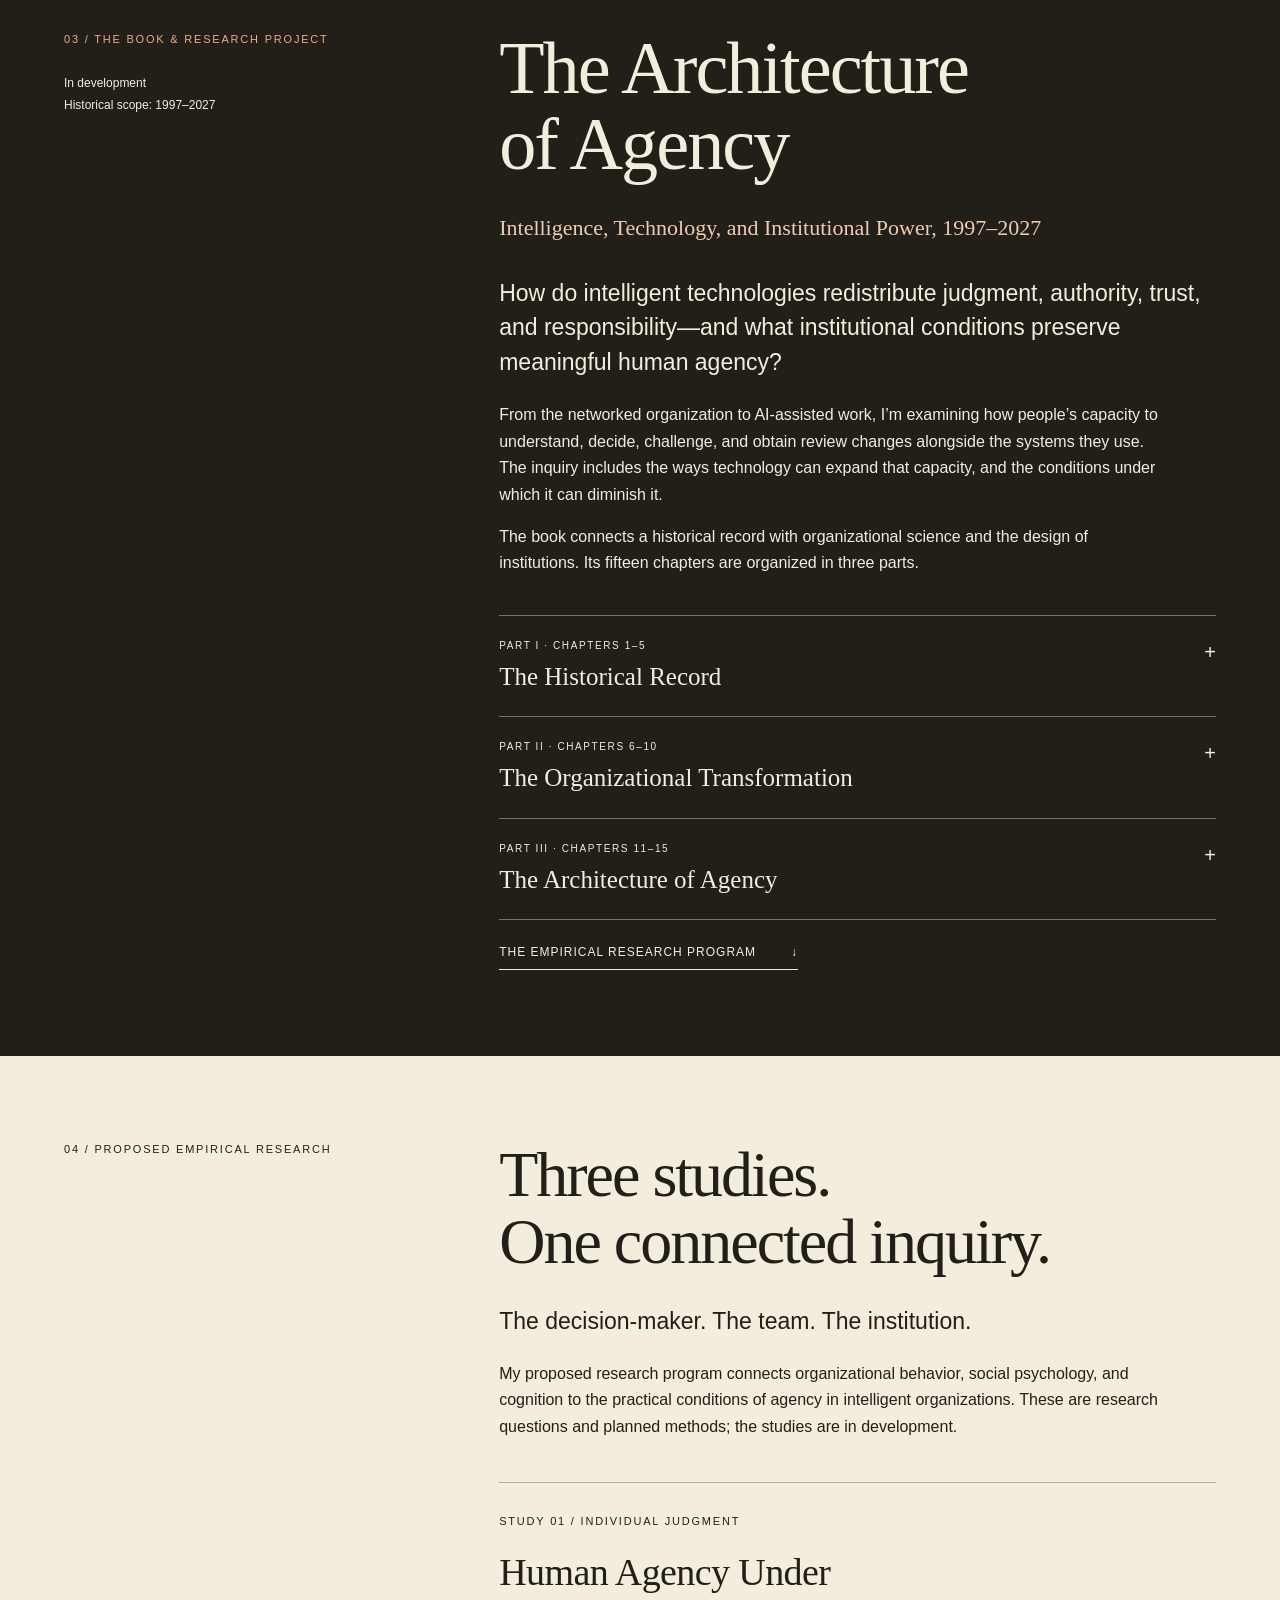
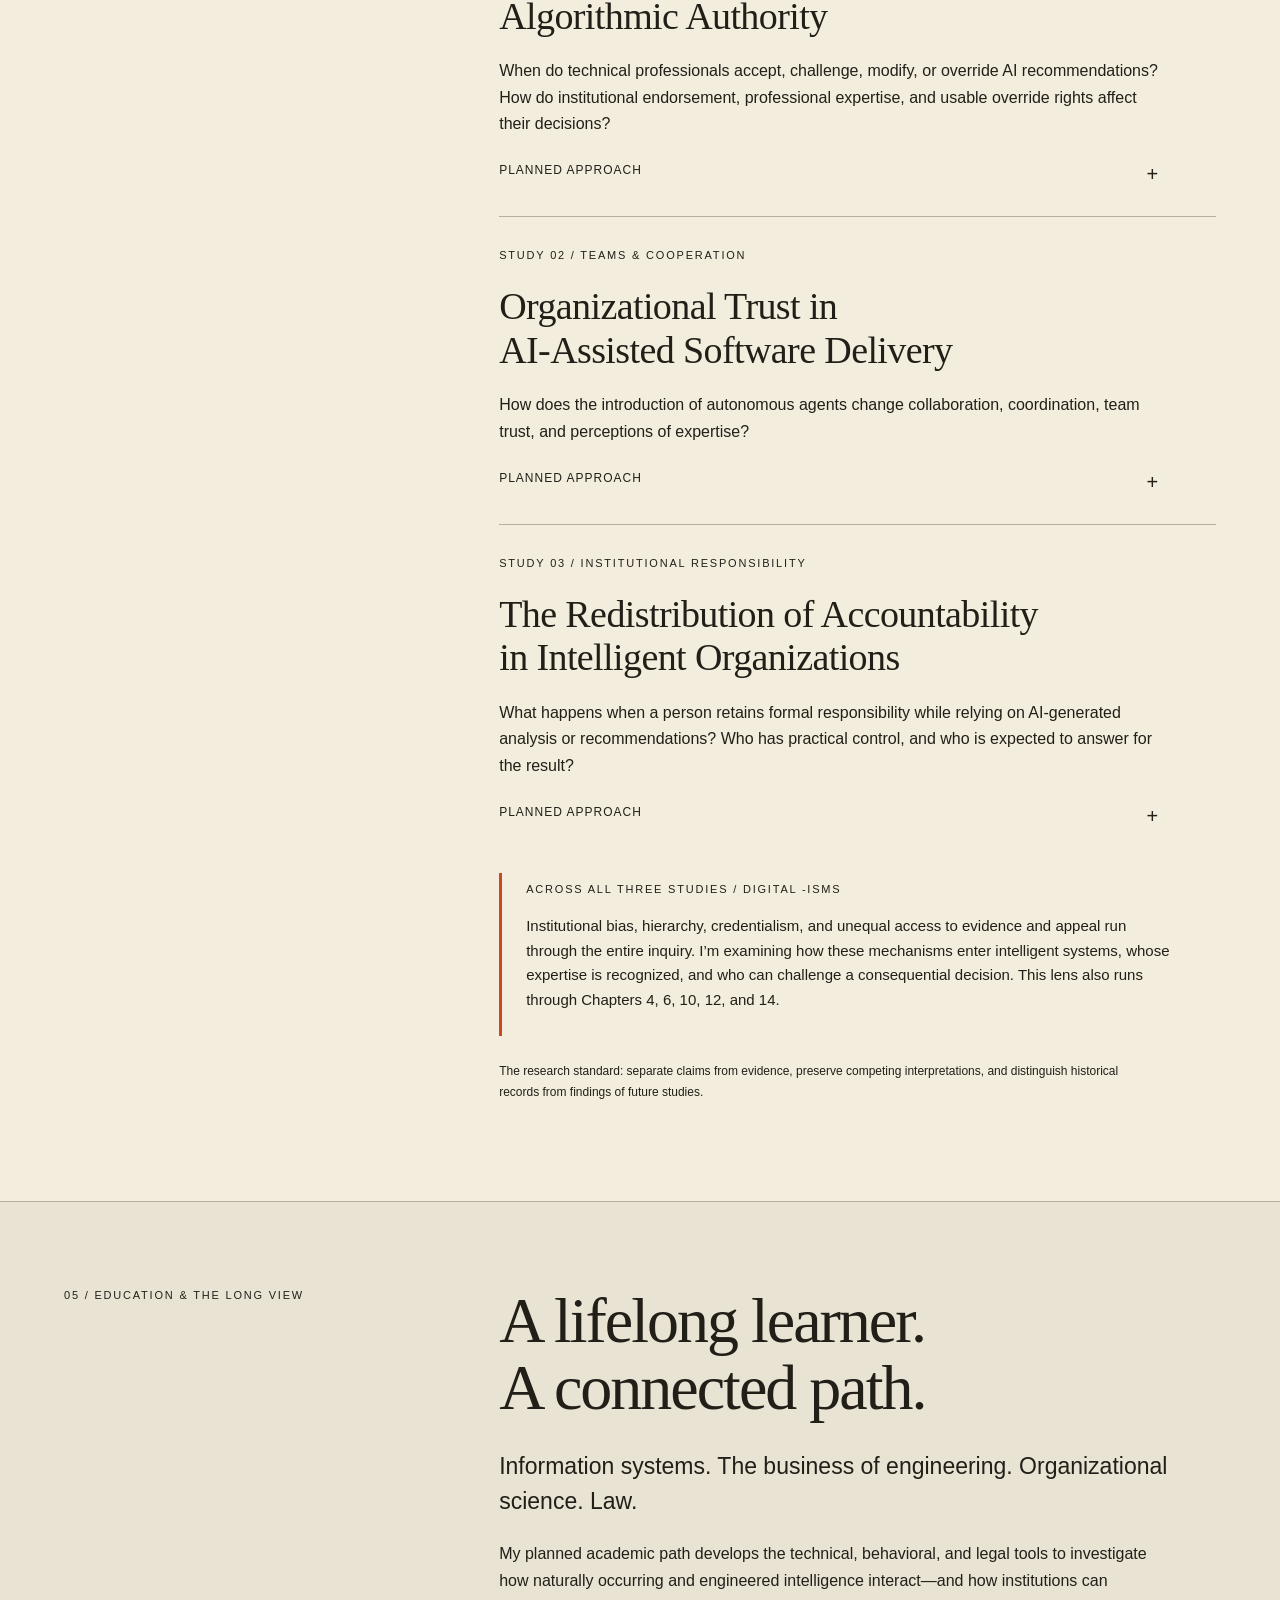
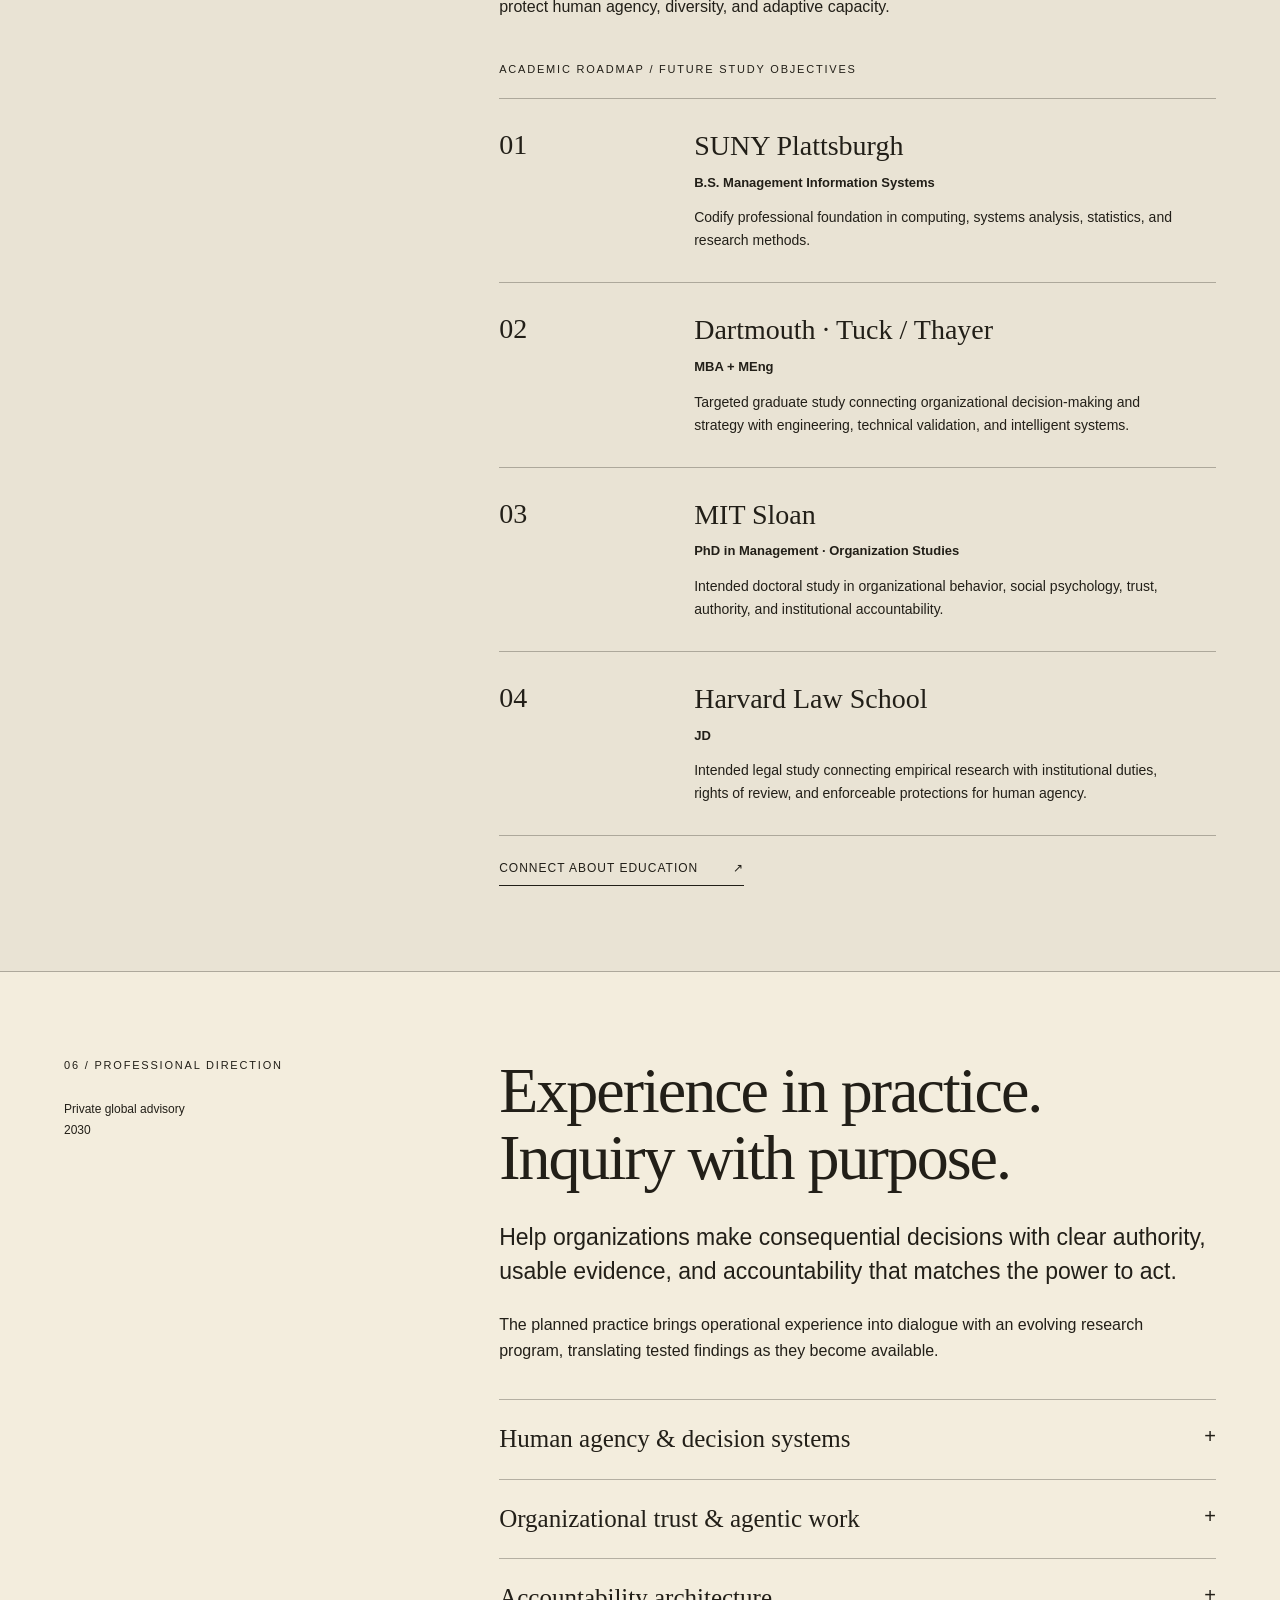
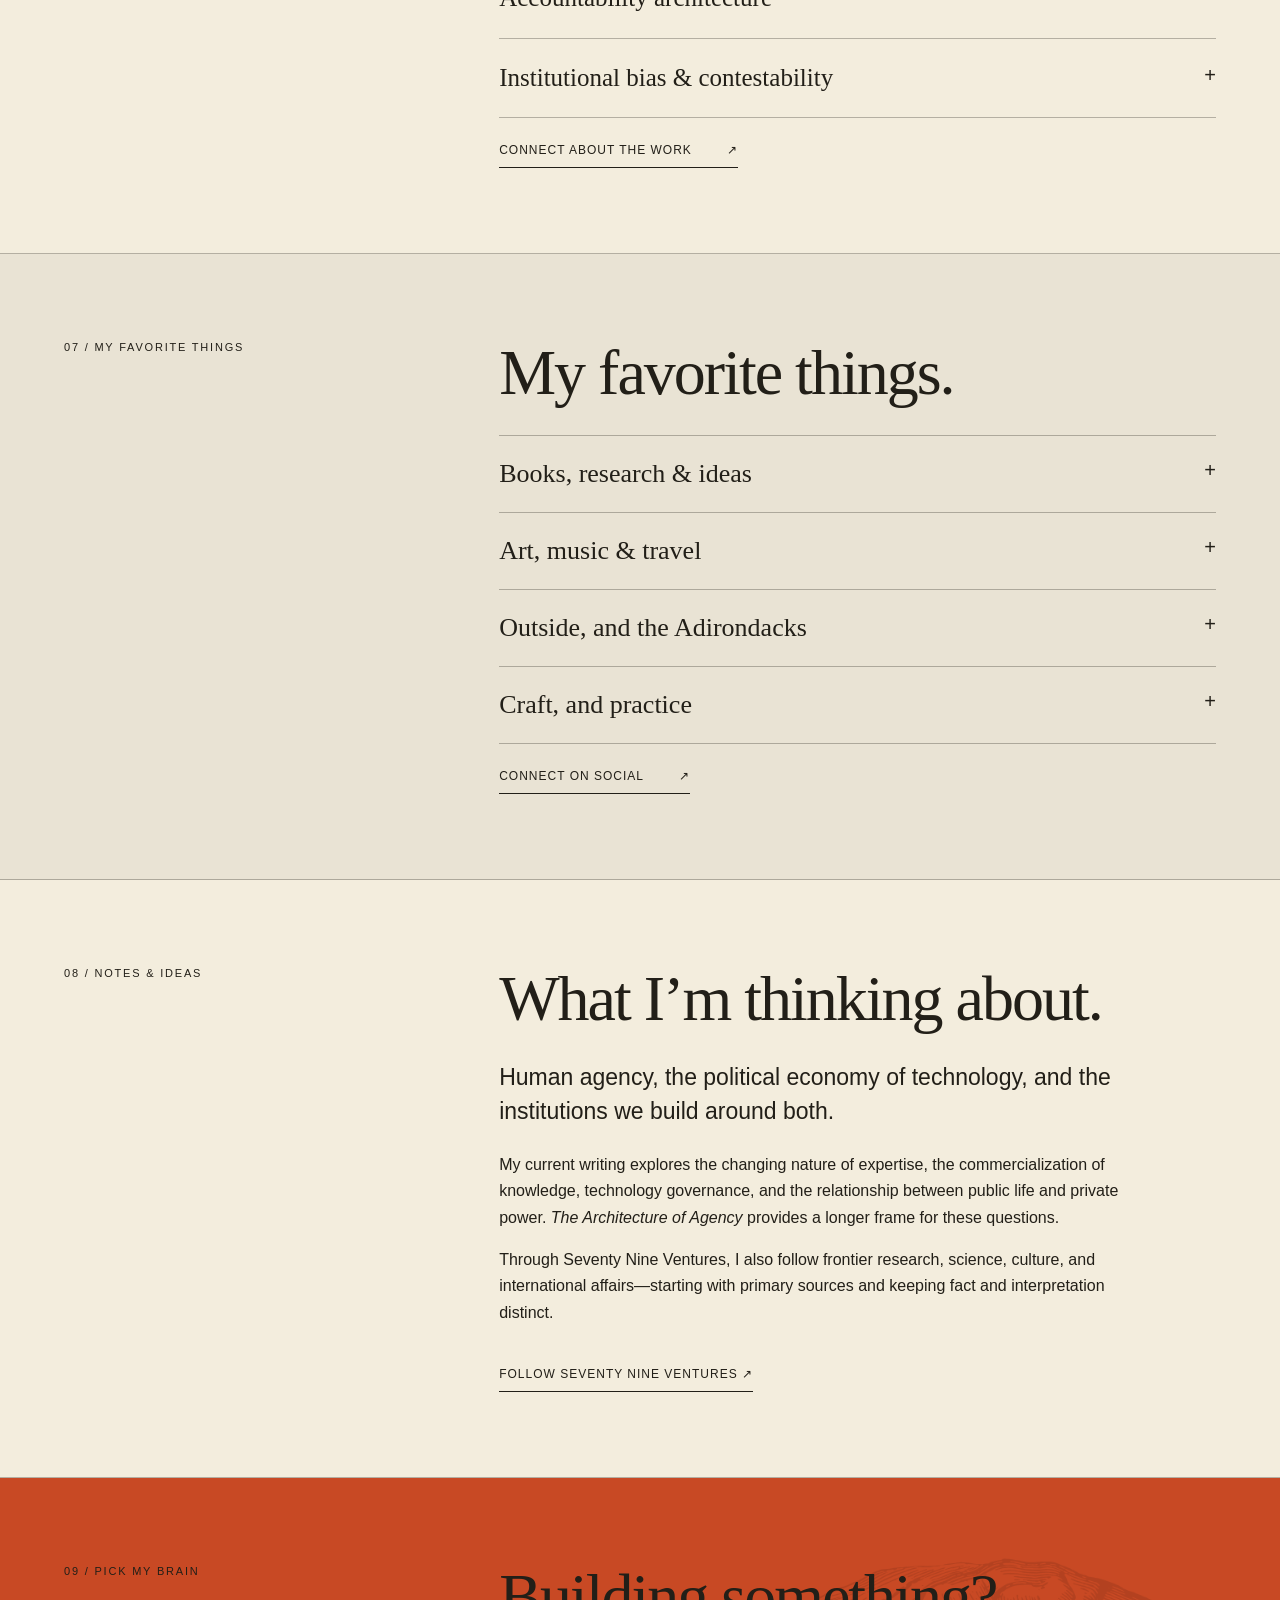
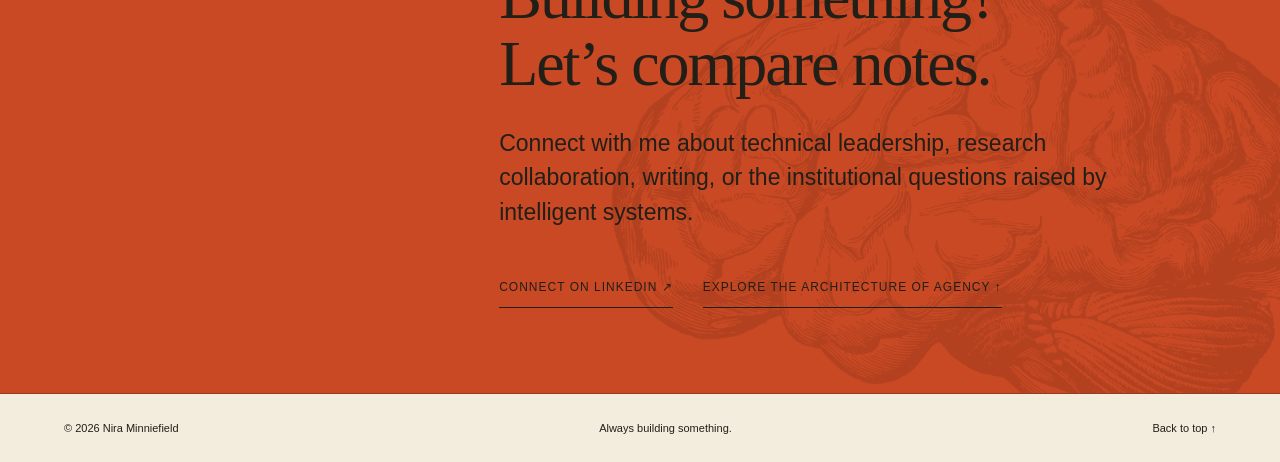
==== commit 6193af82: "Rename navigation item to Private advisory" ====
--- a/index.html
+++ b/index.html
@@ -16,7 +16,7 @@
 <a href="#agency"><span><small>03</small>The Architecture of Agency</span><span aria-hidden="true">↗</span></a>
 <a href="#research"><span><small>04</small>Research questions</span><span aria-hidden="true">↗</span></a>
 <a href="#education"><span><small>05</small>A long view of learning</span><span aria-hidden="true">↗</span></a>
-<a href="#advisory"><span><small>06</small>Executive advisory</span><span aria-hidden="true">↗</span></a>
+<a href="#advisory"><span><small>06</small>Private advisory</span><span aria-hidden="true">↗</span></a>
 </div>
 <div class="brain-panel" aria-label="Brain illustration"><div class="eyebrow">Always building something.</div><img src="assets/brain.webp" width="1260" height="825" alt="Vintage anatomical engraving of a human brain"></div><section id="story" class="split"><div class="eyebrow">01 / My story</div><div><h2>My story.</h2><p class="large">My work sits where technical systems meet institutional decisions: how organizations coordinate, whose judgment carries weight, and who can act when something goes wrong.</p><p class="bodycopy">Practice leader in technical portfolio strategy and go-to-market operations across enterprise security, resilience, intelligence, and software development. My leadership is grounded in military operational experience as a U.S. Air Force veteran and two decades of work with companies including J.P. Morgan Chase, the London Stock Exchange, and The Estée Lauder Companies.</p><p class="bodycopy">That experience informs <a class="textlink" href="#agency"><em>The Architecture of Agency</em></a>, a book and research program I’m developing on intelligence, technology, and institutional power. It also shapes my next chapter in formal study and private advisory work.</p><div class="tags"><span>Technical product development</span><span>Strategy & operations</span><span>Human agency</span><span>Organizational trust</span><span>Leadership</span><span>Software engineering &amp; development</span></div></div></section>
 <section id="work"><div class="sectionhead"><h2>Current projects.</h2><div class="eyebrow">02 / Work & projects</div></div><div class="workgrid"><article class="work"><span class="number">01 / SYSTEMS</span><h3>Technical leadership<br>& operations</h3><p>Programs, platforms, and the work of coordinating product and engineering delivery. A focus on systems, partnerships, and scaling operations.</p><a class="underlink" href="#connect">Compare notes ↗</a></article><article class="work"><span class="number">02 / WRITING</span><h3>The Architecture<br>of Agency</h3><p>A book in development examining how intelligent technologies redistribute professional judgment, expertise, authority, and responsibility.</p><a class="underlink" href="#agency">Explore the project ↗</a></article><article class="work"><span class="number">03 / RESEARCH</span><h3>Seventy Nine<br>Ventures</h3><p>An ongoing interest in frontier research, technology, culture, and the wider world. Source-led reading, with room to make your own connections.</p><a class="underlink" href="https://www.threads.net/@seventynineventures" target="_blank" rel="noopener noreferrer">Explore on Threads ↗</a></article></div></section>
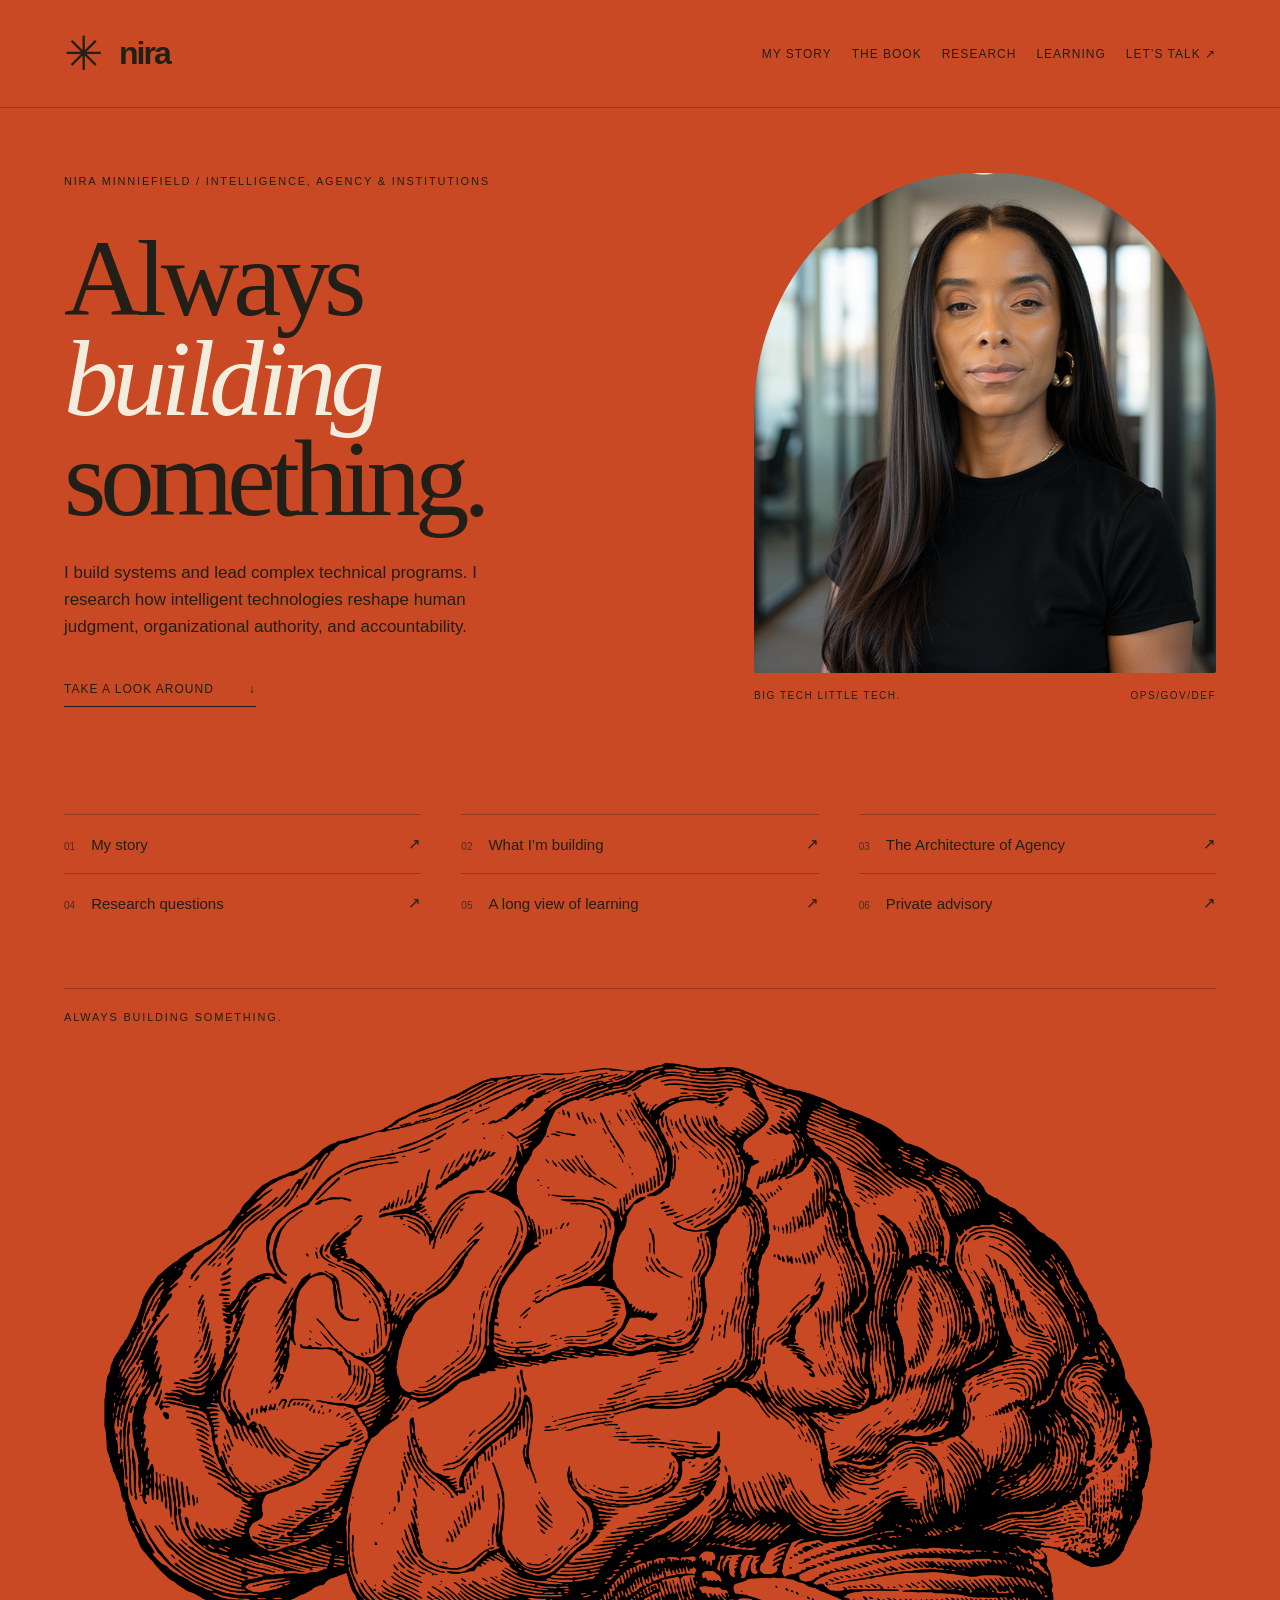
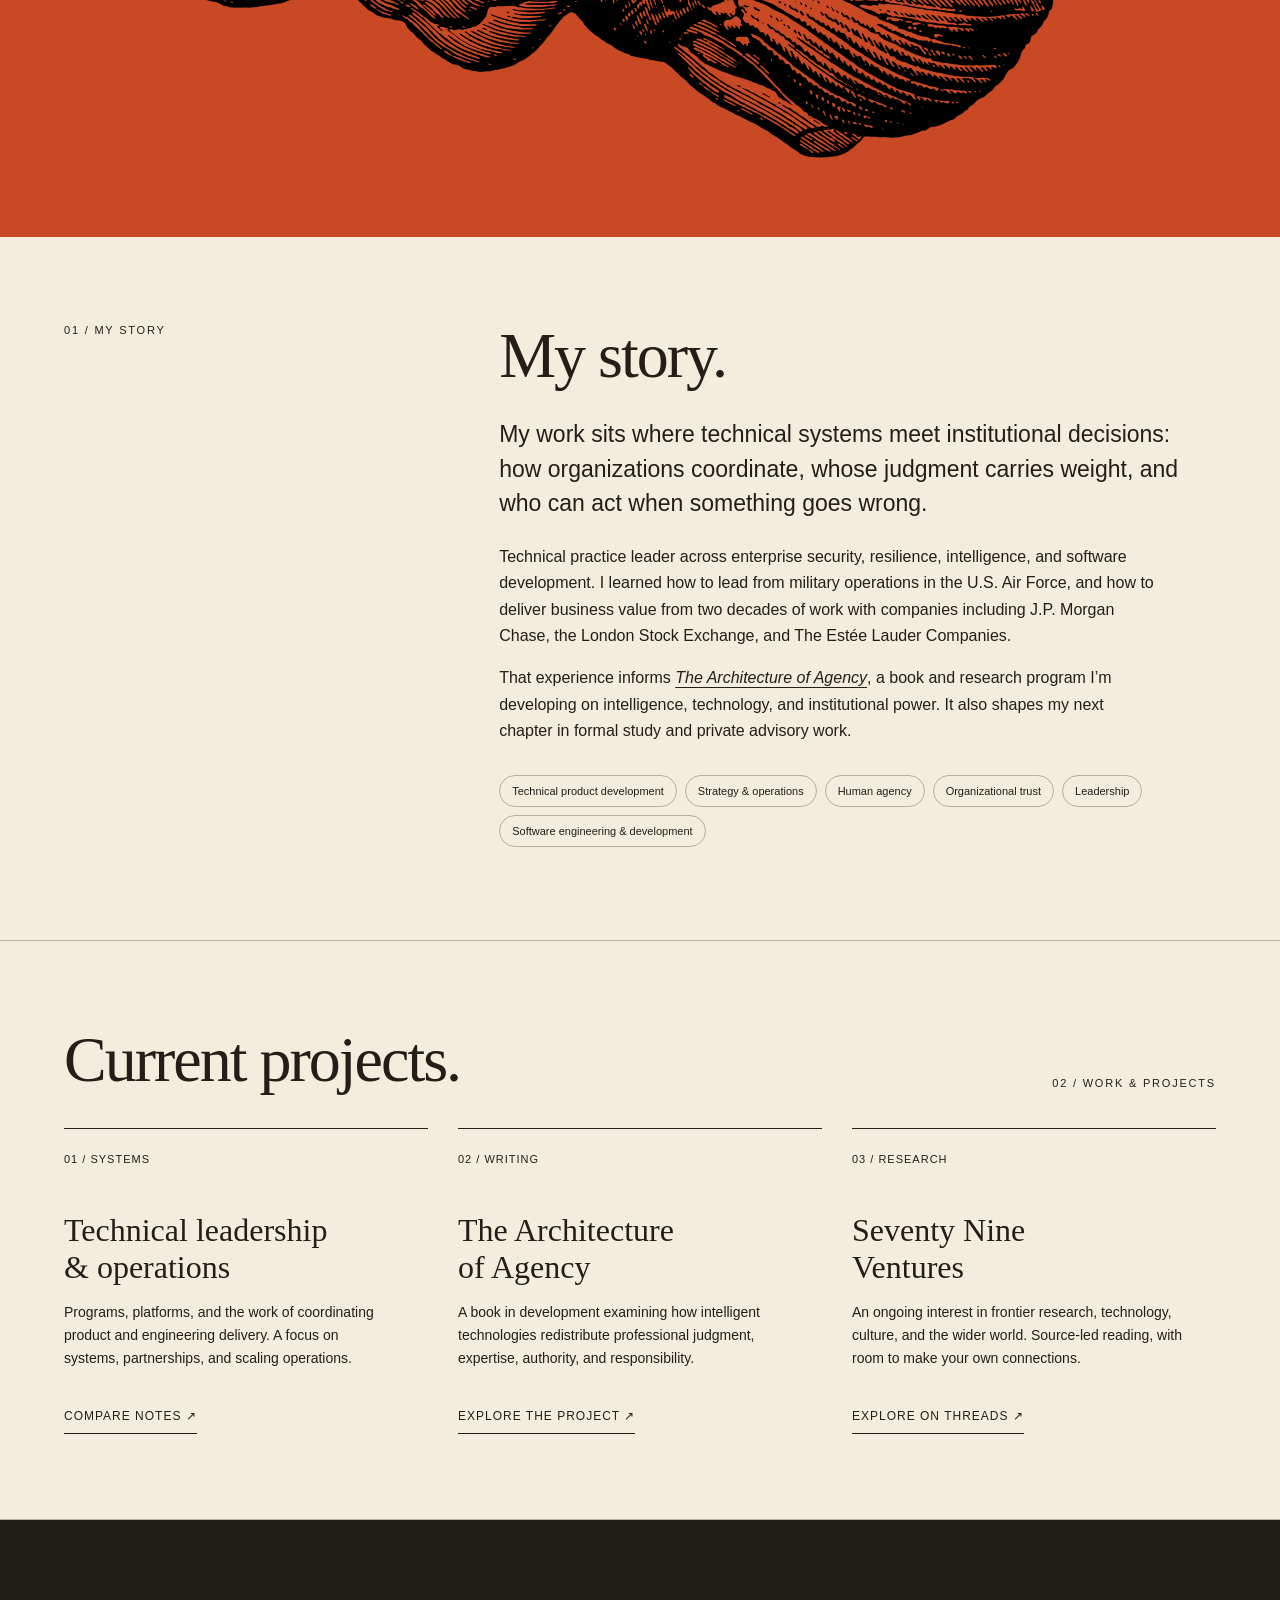
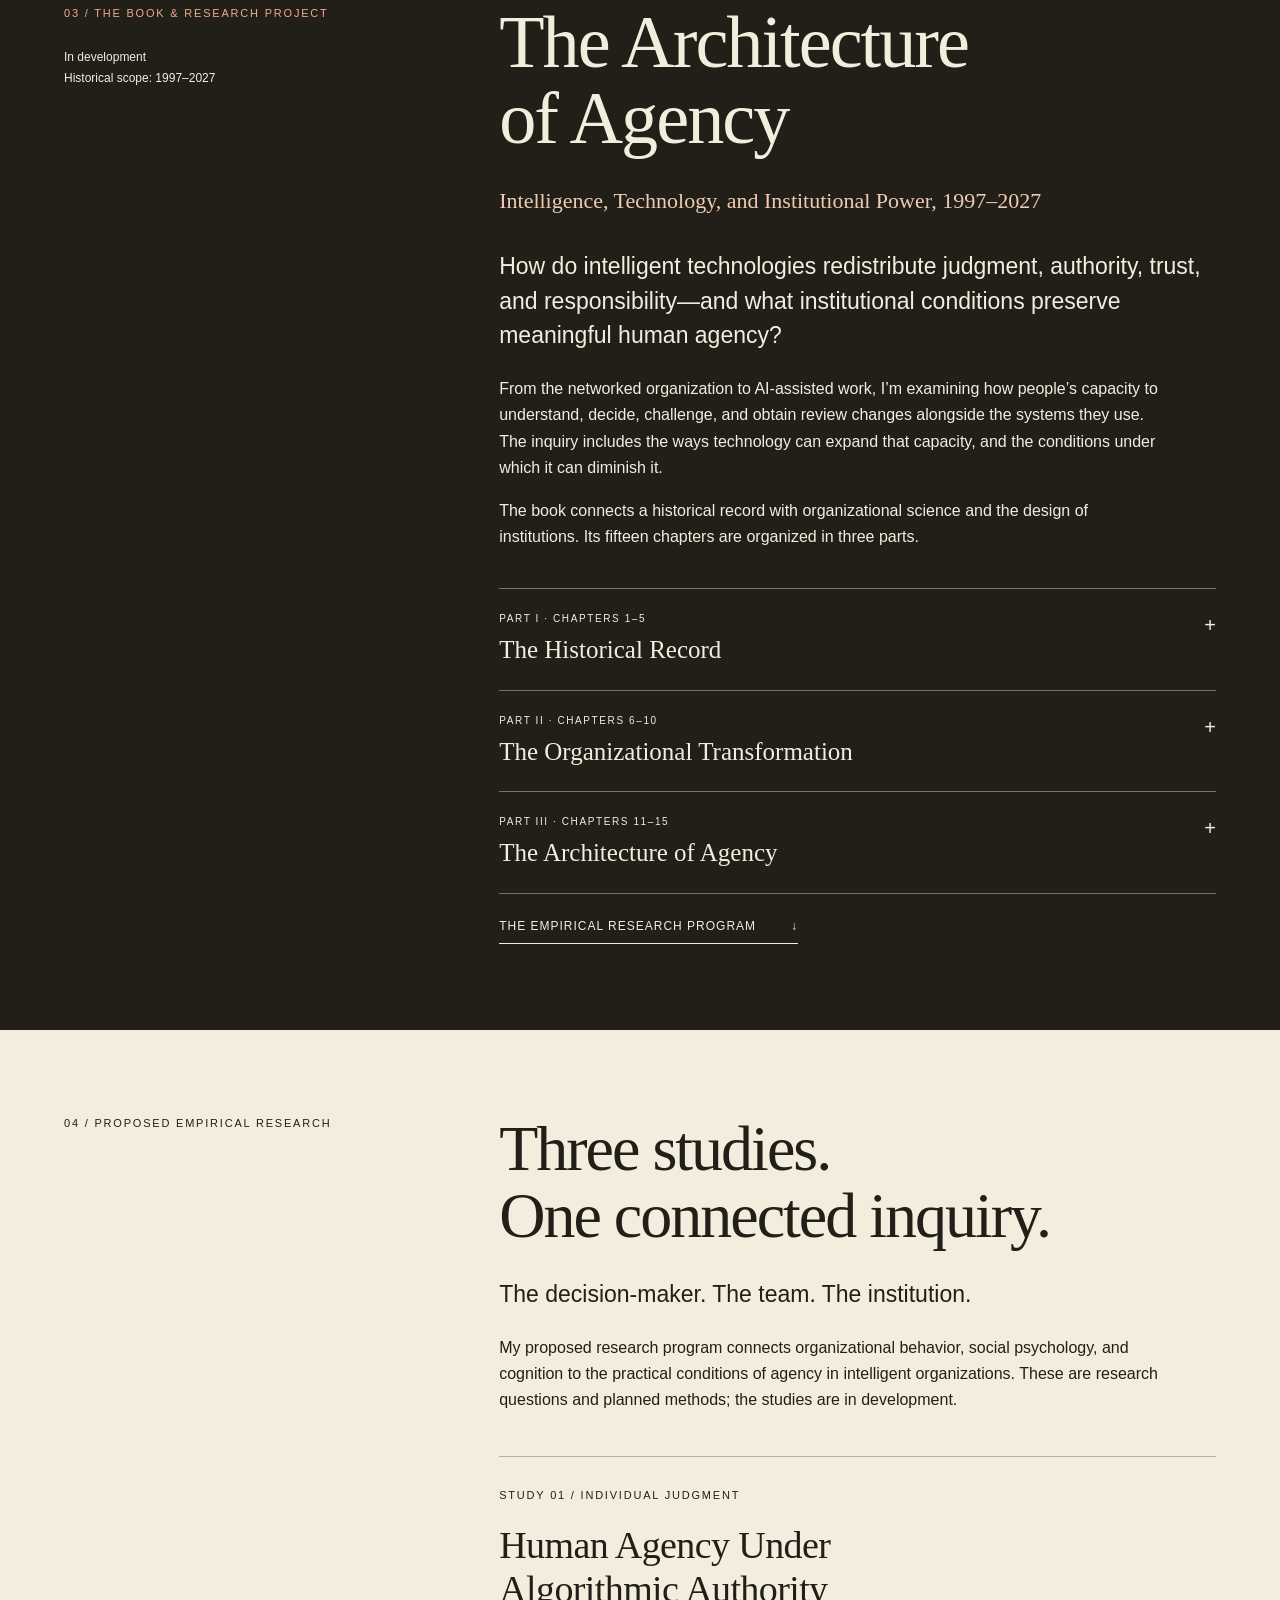
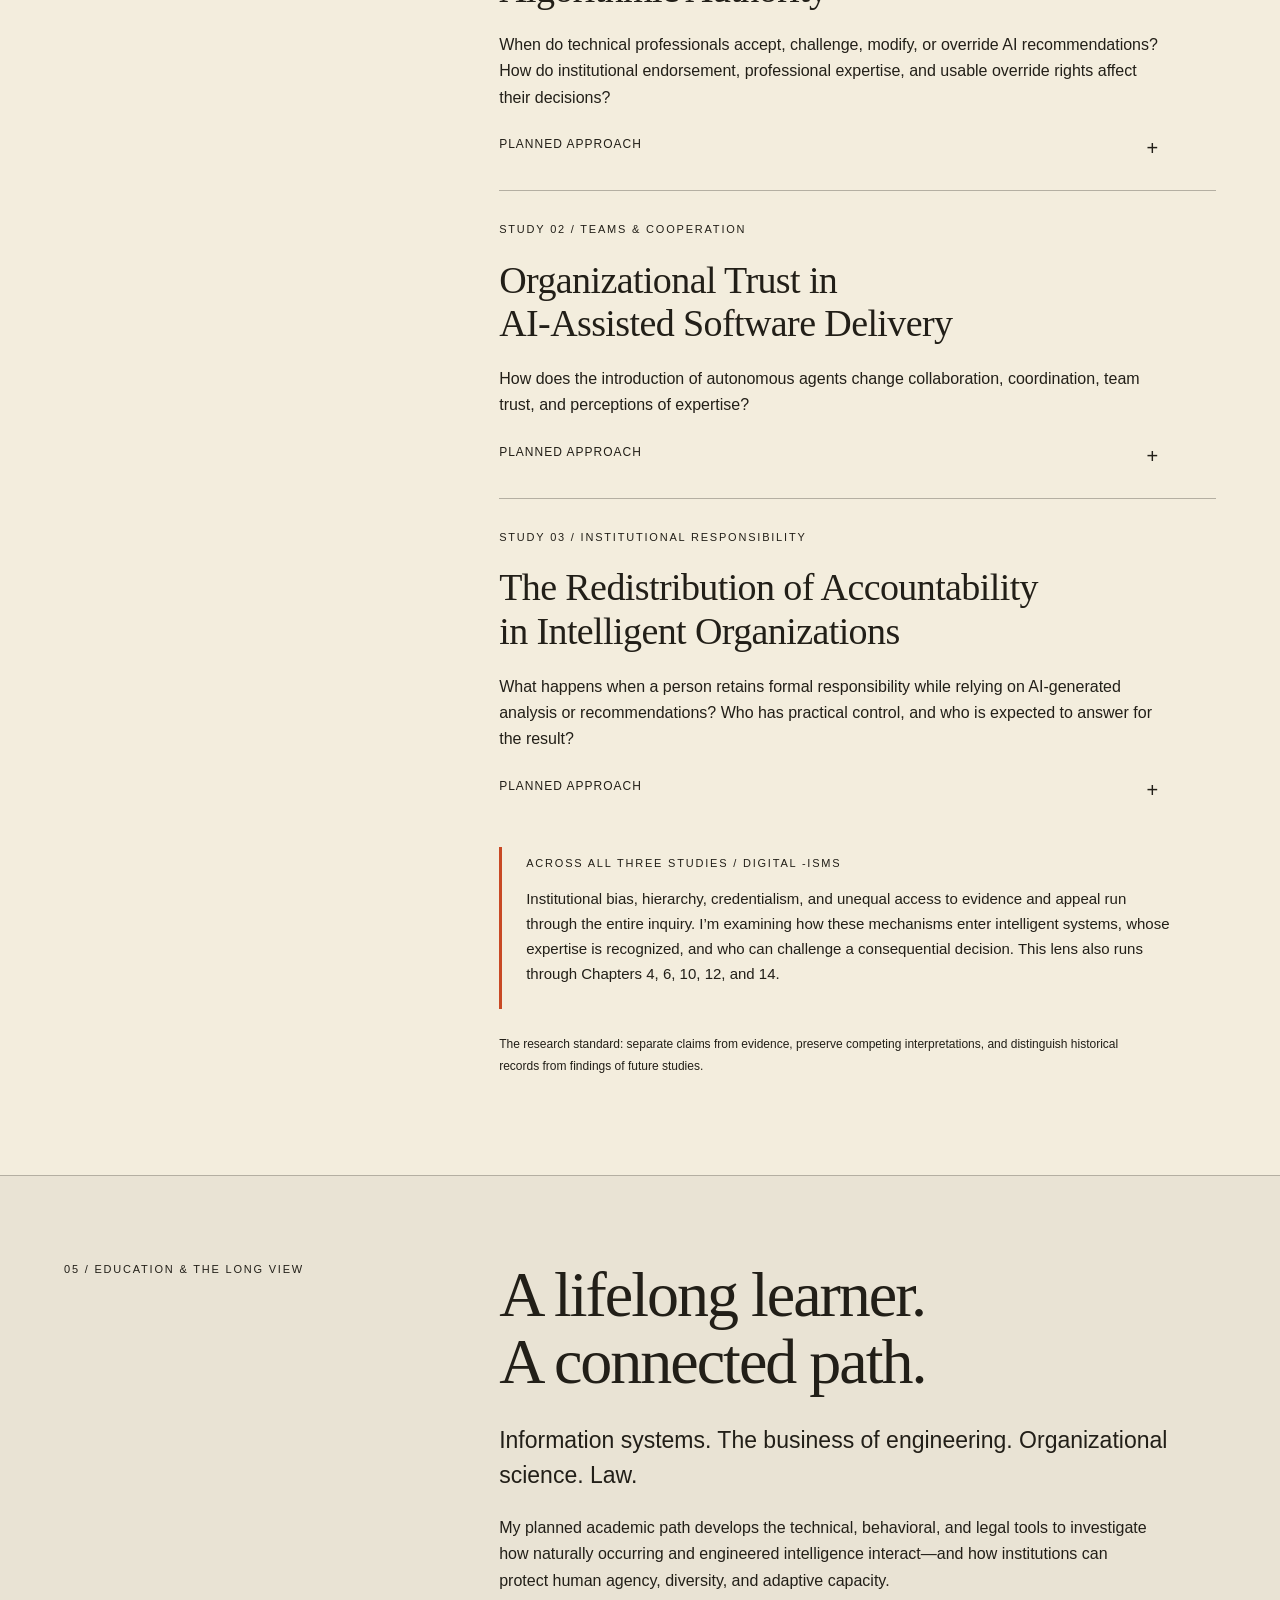
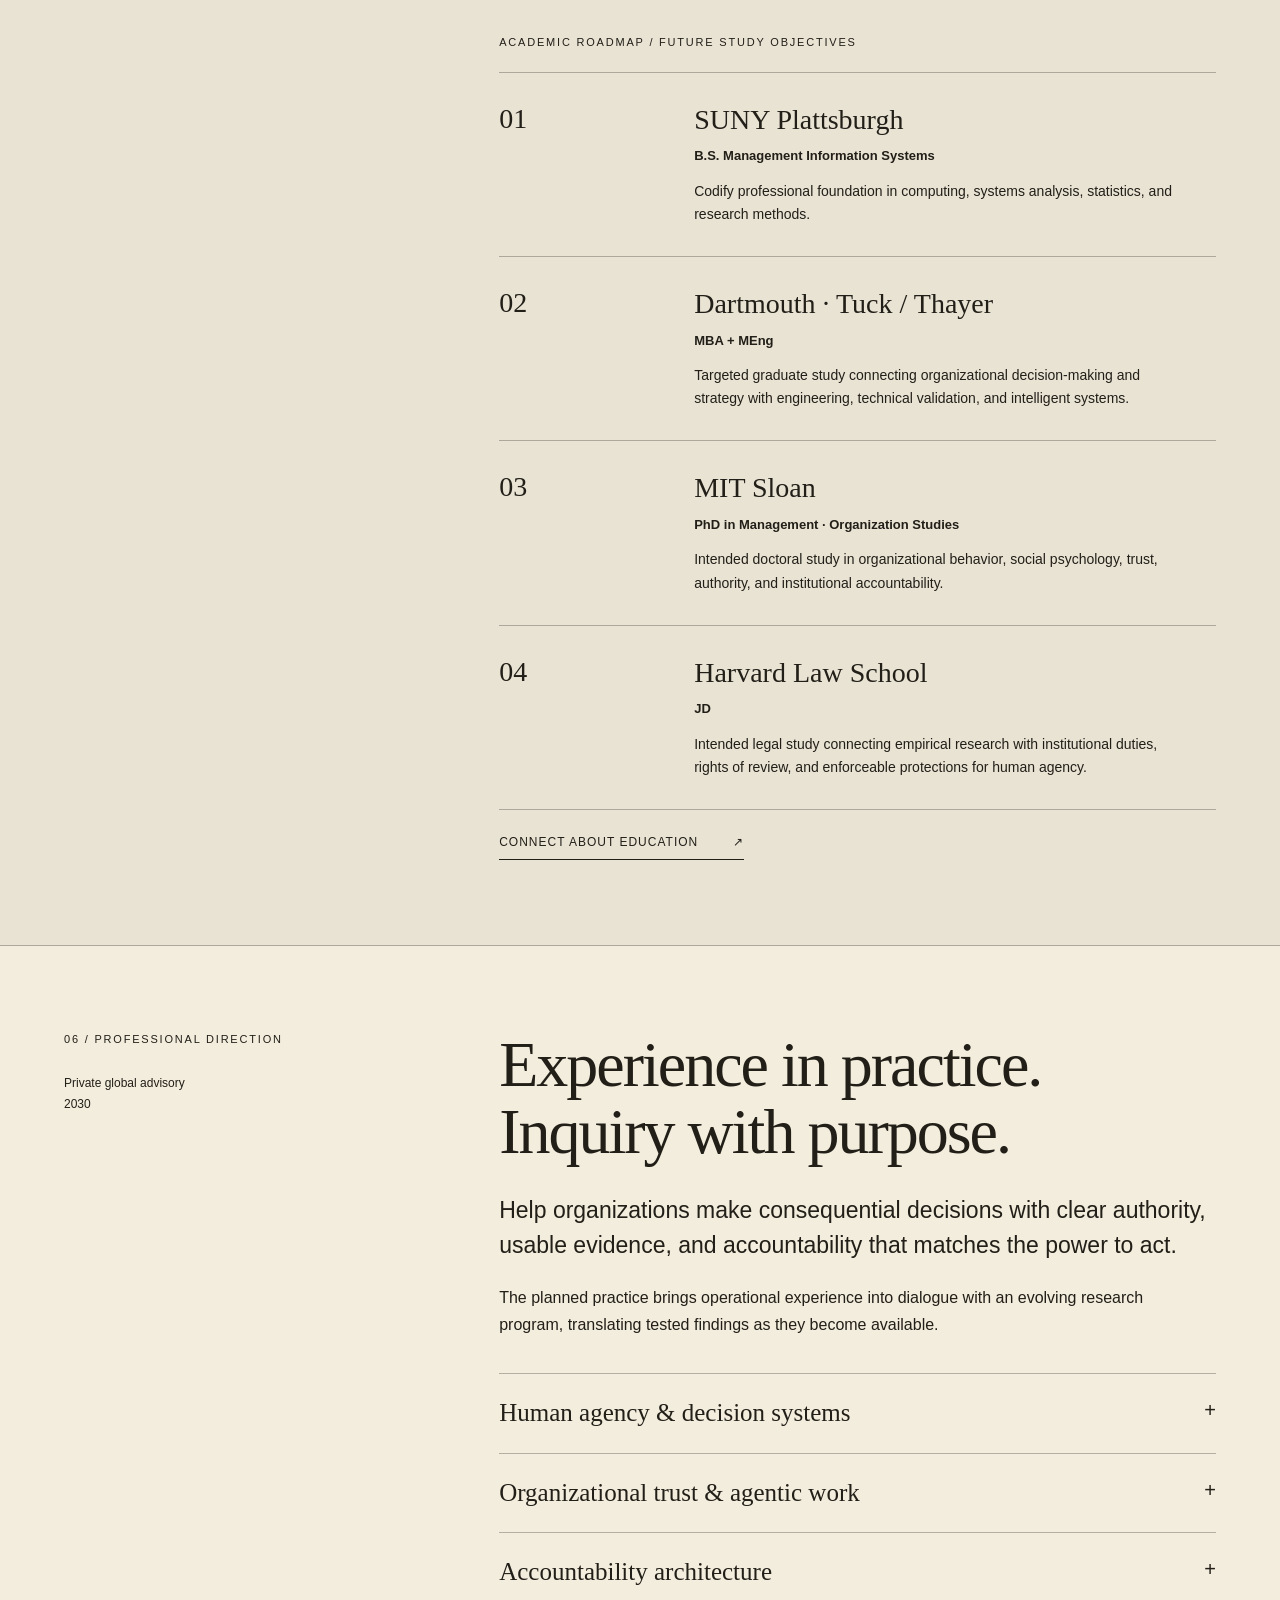
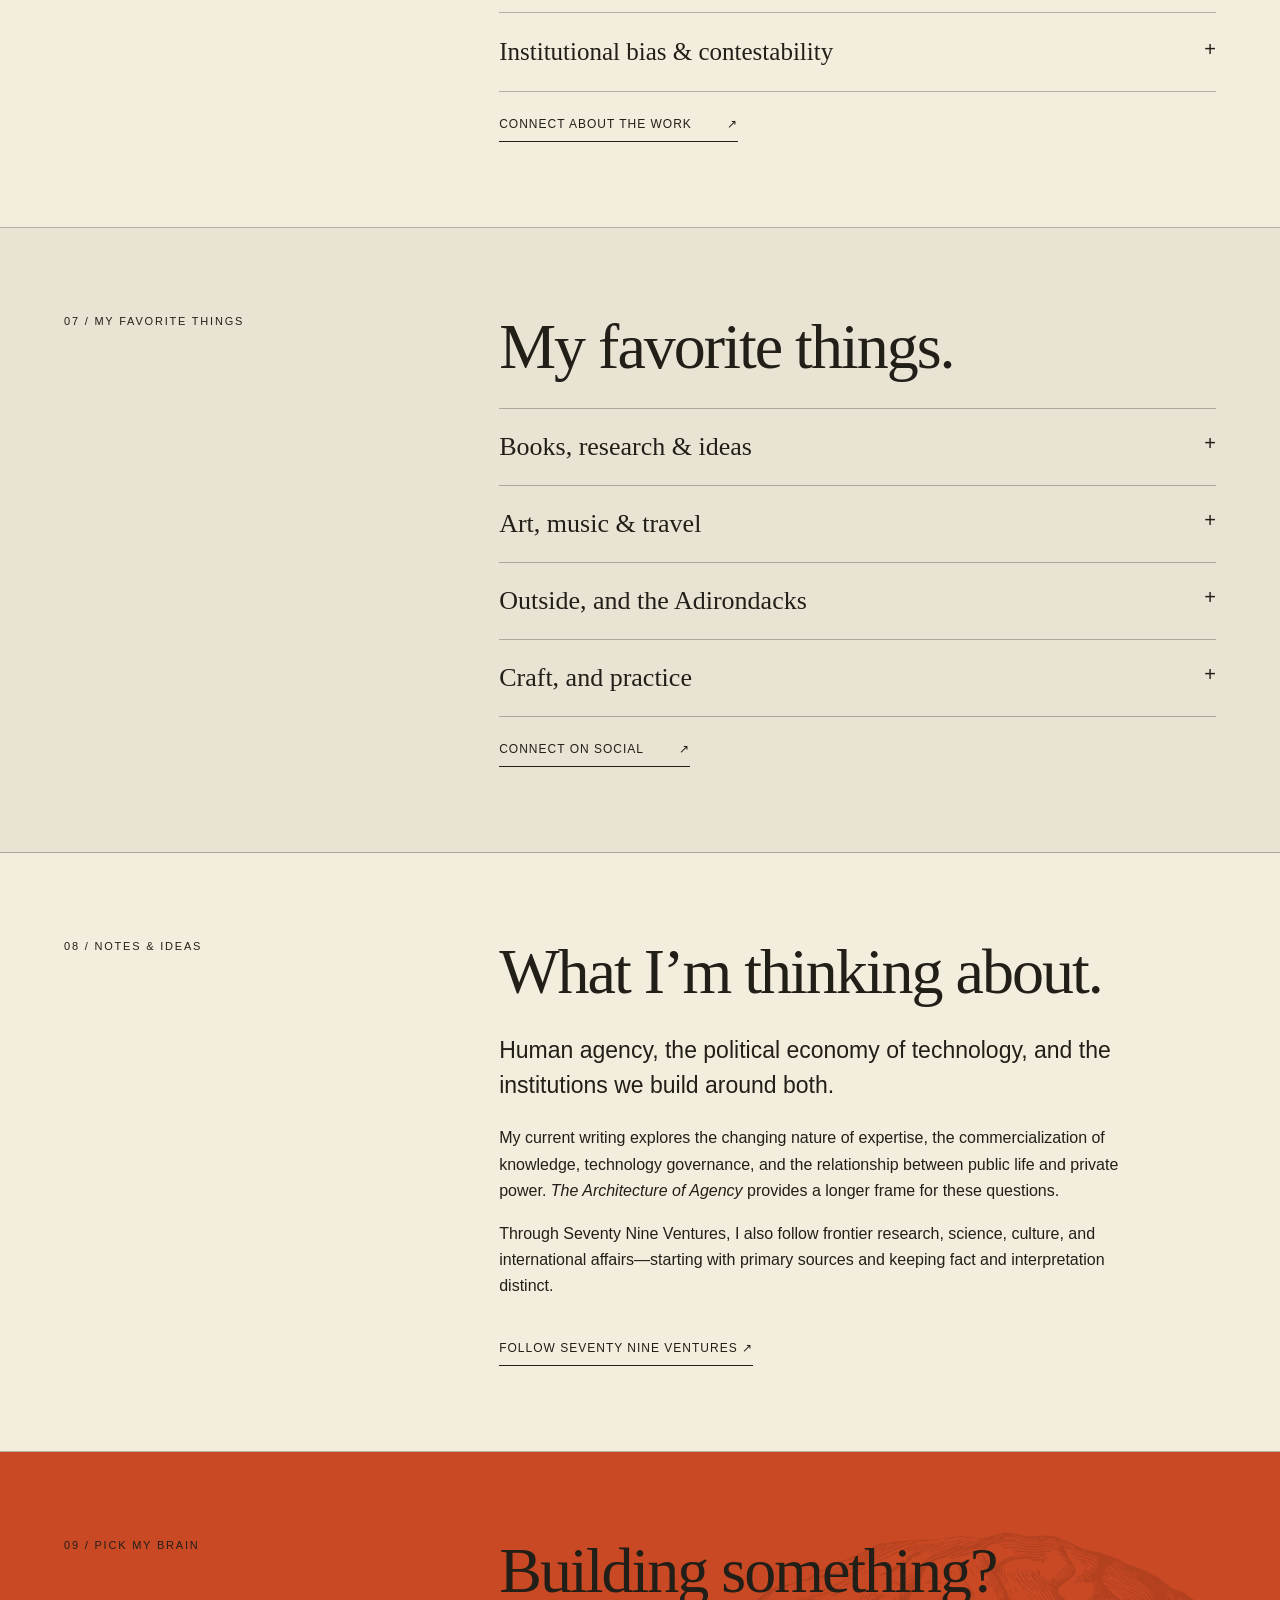
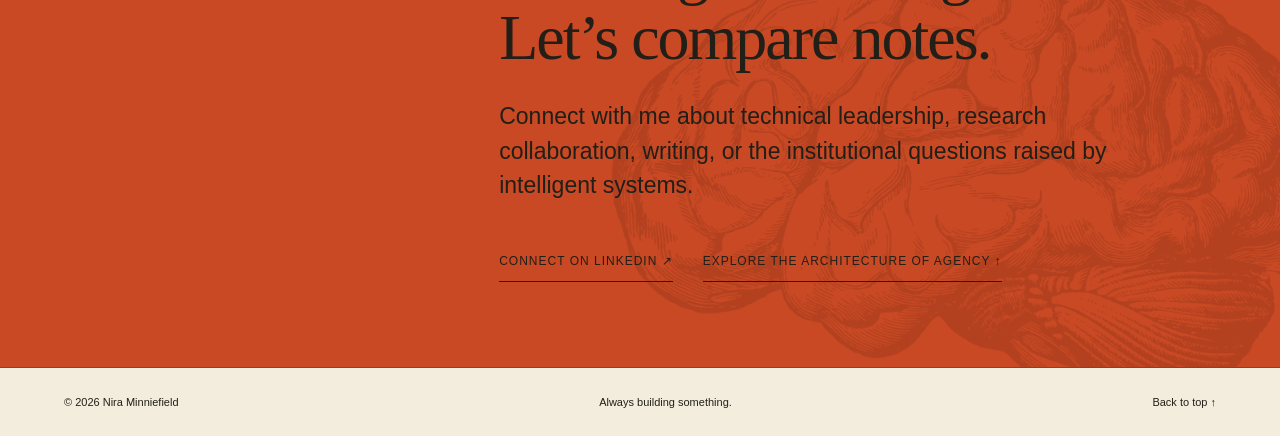
==== commit 3df94d82: "Update My Story practice leadership paragraph" ====
--- a/index.html
+++ b/index.html
@@ -18,7 +18,7 @@
 <a href="#education"><span><small>05</small>A long view of learning</span><span aria-hidden="true">↗</span></a>
 <a href="#advisory"><span><small>06</small>Private advisory</span><span aria-hidden="true">↗</span></a>
 </div>
-<div class="brain-panel" aria-label="Brain illustration"><div class="eyebrow">Always building something.</div><img src="assets/brain.webp" width="1260" height="825" alt="Vintage anatomical engraving of a human brain"></div><section id="story" class="split"><div class="eyebrow">01 / My story</div><div><h2>My story.</h2><p class="large">My work sits where technical systems meet institutional decisions: how organizations coordinate, whose judgment carries weight, and who can act when something goes wrong.</p><p class="bodycopy">Practice leader in technical portfolio strategy and go-to-market operations across enterprise security, resilience, intelligence, and software development. My leadership is grounded in military operational experience as a U.S. Air Force veteran and two decades of work with companies including J.P. Morgan Chase, the London Stock Exchange, and The Estée Lauder Companies.</p><p class="bodycopy">That experience informs <a class="textlink" href="#agency"><em>The Architecture of Agency</em></a>, a book and research program I’m developing on intelligence, technology, and institutional power. It also shapes my next chapter in formal study and private advisory work.</p><div class="tags"><span>Technical product development</span><span>Strategy & operations</span><span>Human agency</span><span>Organizational trust</span><span>Leadership</span><span>Software engineering &amp; development</span></div></div></section>
+<div class="brain-panel" aria-label="Brain illustration"><div class="eyebrow">Always building something.</div><img src="assets/brain.webp" width="1260" height="825" alt="Vintage anatomical engraving of a human brain"></div><section id="story" class="split"><div class="eyebrow">01 / My story</div><div><h2>My story.</h2><p class="large">My work sits where technical systems meet institutional decisions: how organizations coordinate, whose judgment carries weight, and who can act when something goes wrong.</p><p class="bodycopy">Technical practice leader across enterprise security, resilience, intelligence, and software development. I learned how to lead from military operations in the U.S. Air Force, and how to deliver business value from two decades of work with companies including J.P. Morgan Chase, the London Stock Exchange, and The Estée Lauder Companies.</p><p class="bodycopy">That experience informs <a class="textlink" href="#agency"><em>The Architecture of Agency</em></a>, a book and research program I’m developing on intelligence, technology, and institutional power. It also shapes my next chapter in formal study and private advisory work.</p><div class="tags"><span>Technical product development</span><span>Strategy & operations</span><span>Human agency</span><span>Organizational trust</span><span>Leadership</span><span>Software engineering &amp; development</span></div></div></section>
 <section id="work"><div class="sectionhead"><h2>Current projects.</h2><div class="eyebrow">02 / Work & projects</div></div><div class="workgrid"><article class="work"><span class="number">01 / SYSTEMS</span><h3>Technical leadership<br>& operations</h3><p>Programs, platforms, and the work of coordinating product and engineering delivery. A focus on systems, partnerships, and scaling operations.</p><a class="underlink" href="#connect">Compare notes ↗</a></article><article class="work"><span class="number">02 / WRITING</span><h3>The Architecture<br>of Agency</h3><p>A book in development examining how intelligent technologies redistribute professional judgment, expertise, authority, and responsibility.</p><a class="underlink" href="#agency">Explore the project ↗</a></article><article class="work"><span class="number">03 / RESEARCH</span><h3>Seventy Nine<br>Ventures</h3><p>An ongoing interest in frontier research, technology, culture, and the wider world. Source-led reading, with room to make your own connections.</p><a class="underlink" href="https://www.threads.net/@seventynineventures" target="_blank" rel="noopener noreferrer">Explore on Threads ↗</a></article></div></section>
 <section id="agency" class="agency">
 <div class="split">
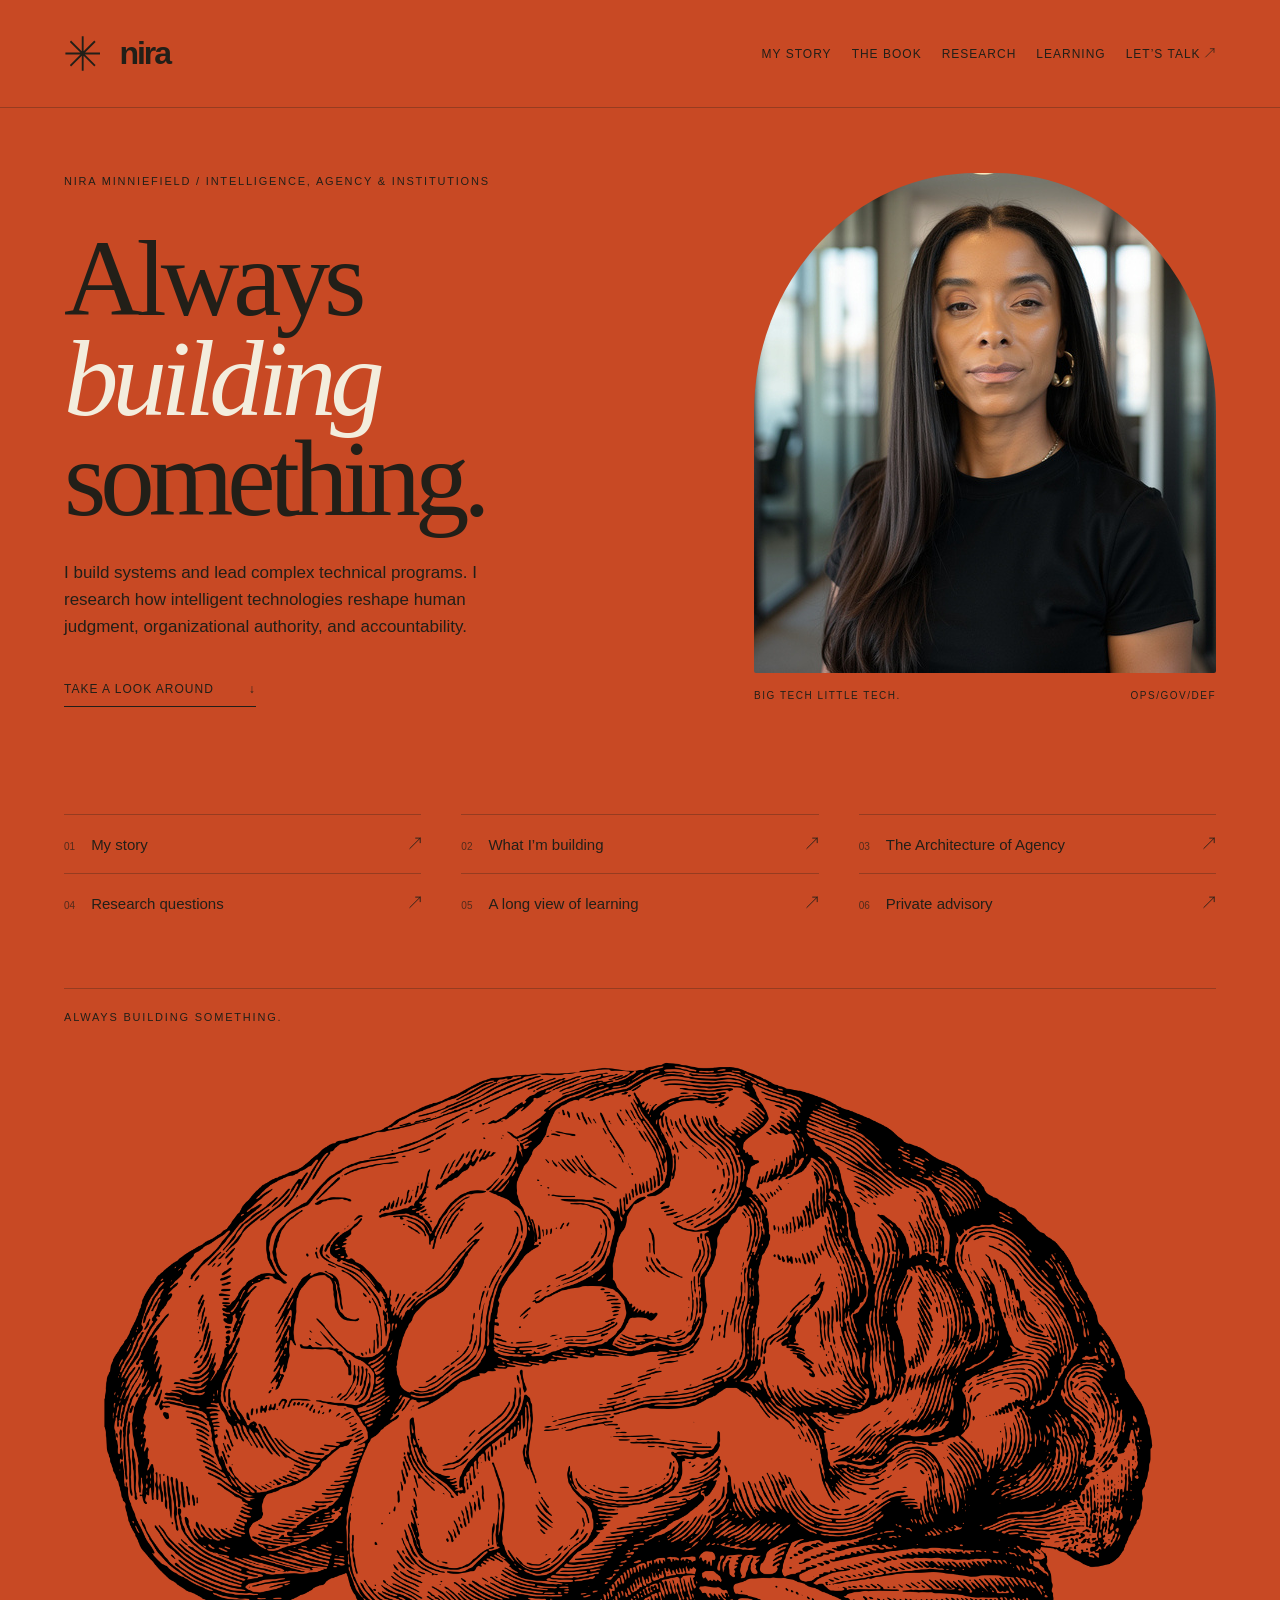
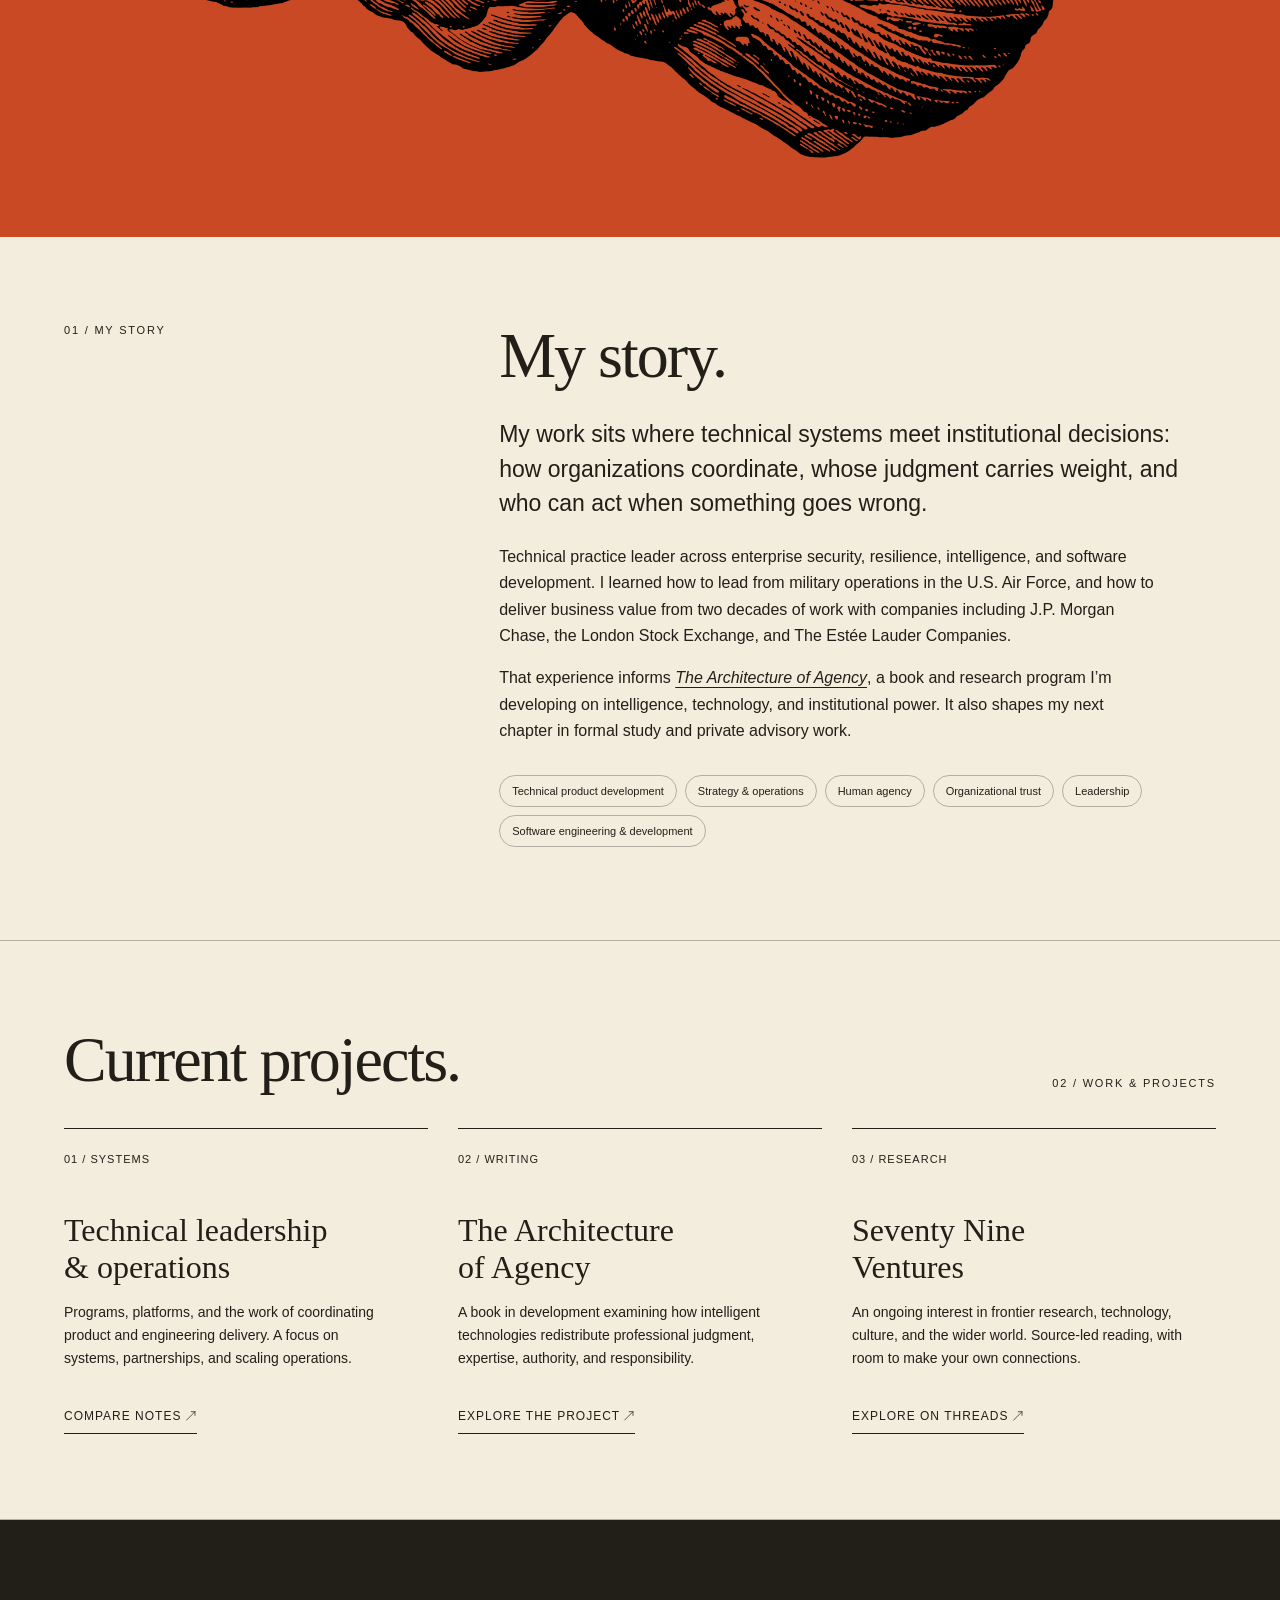
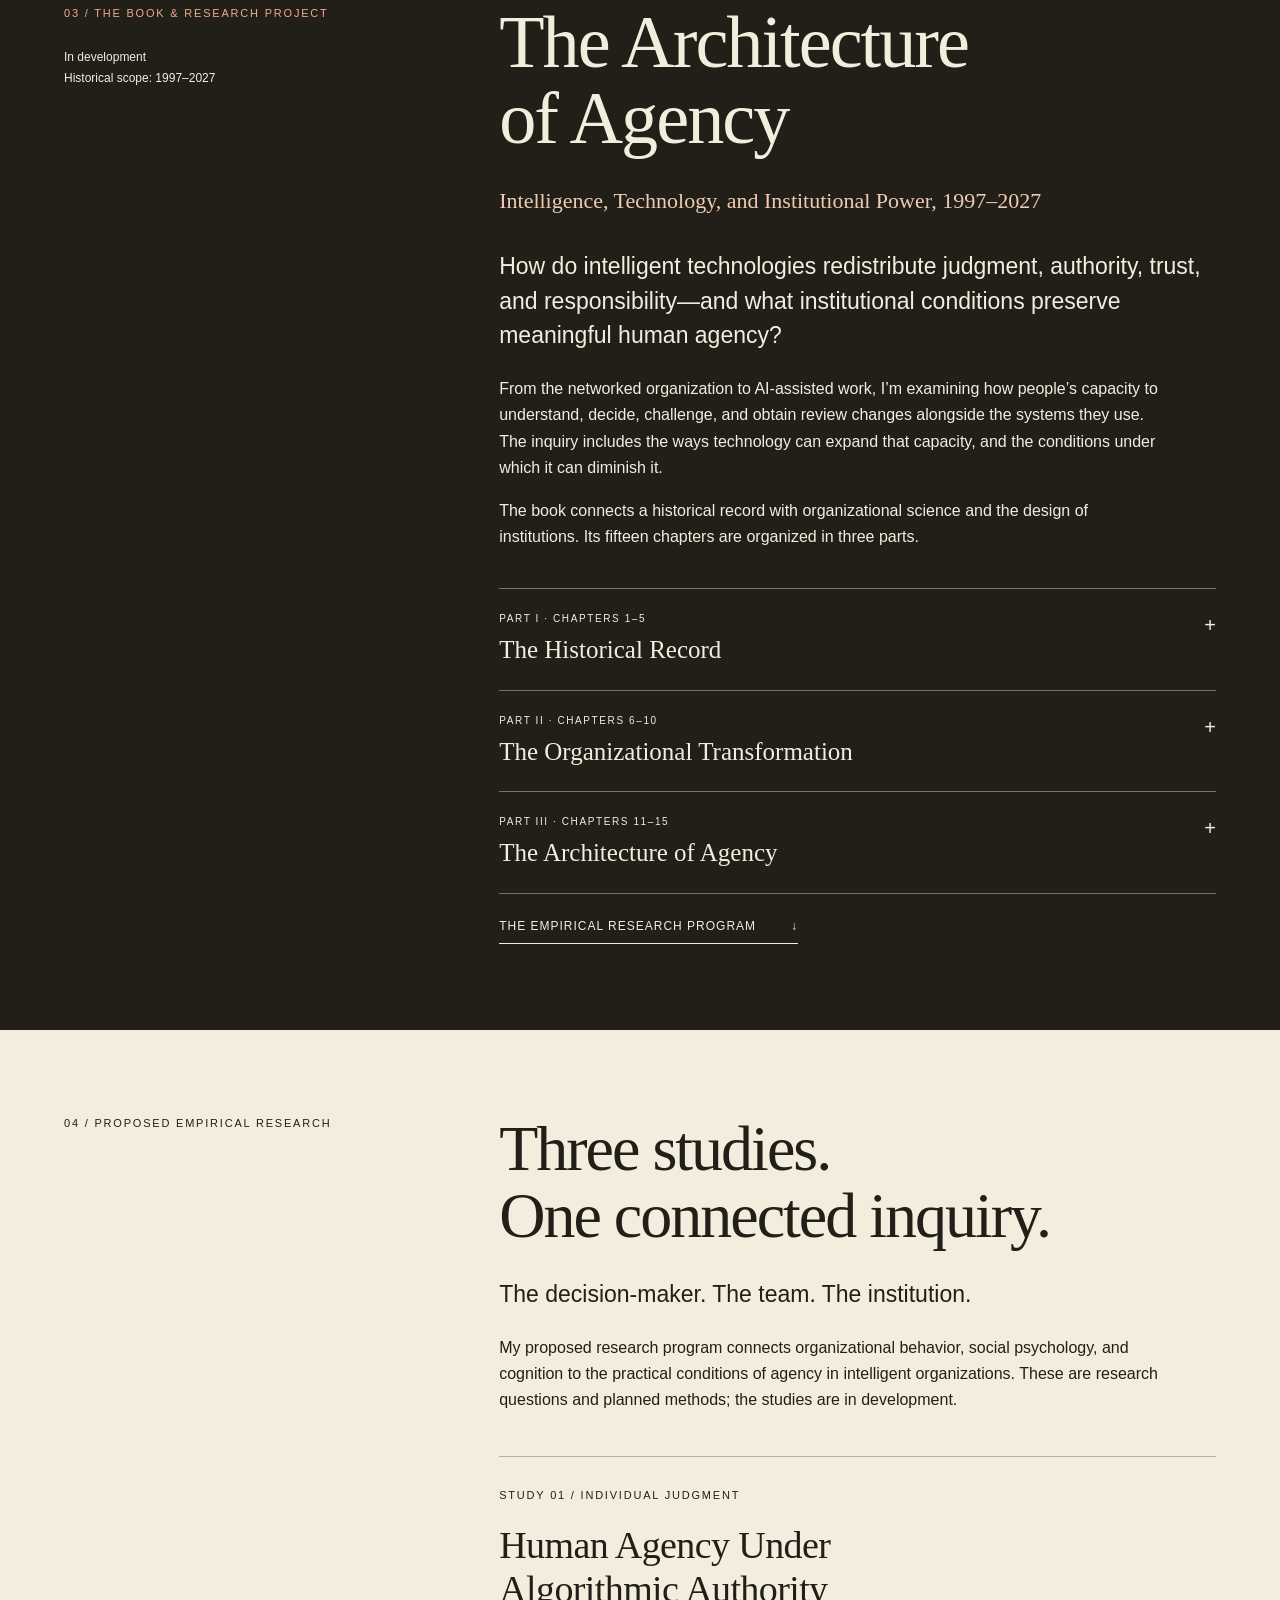
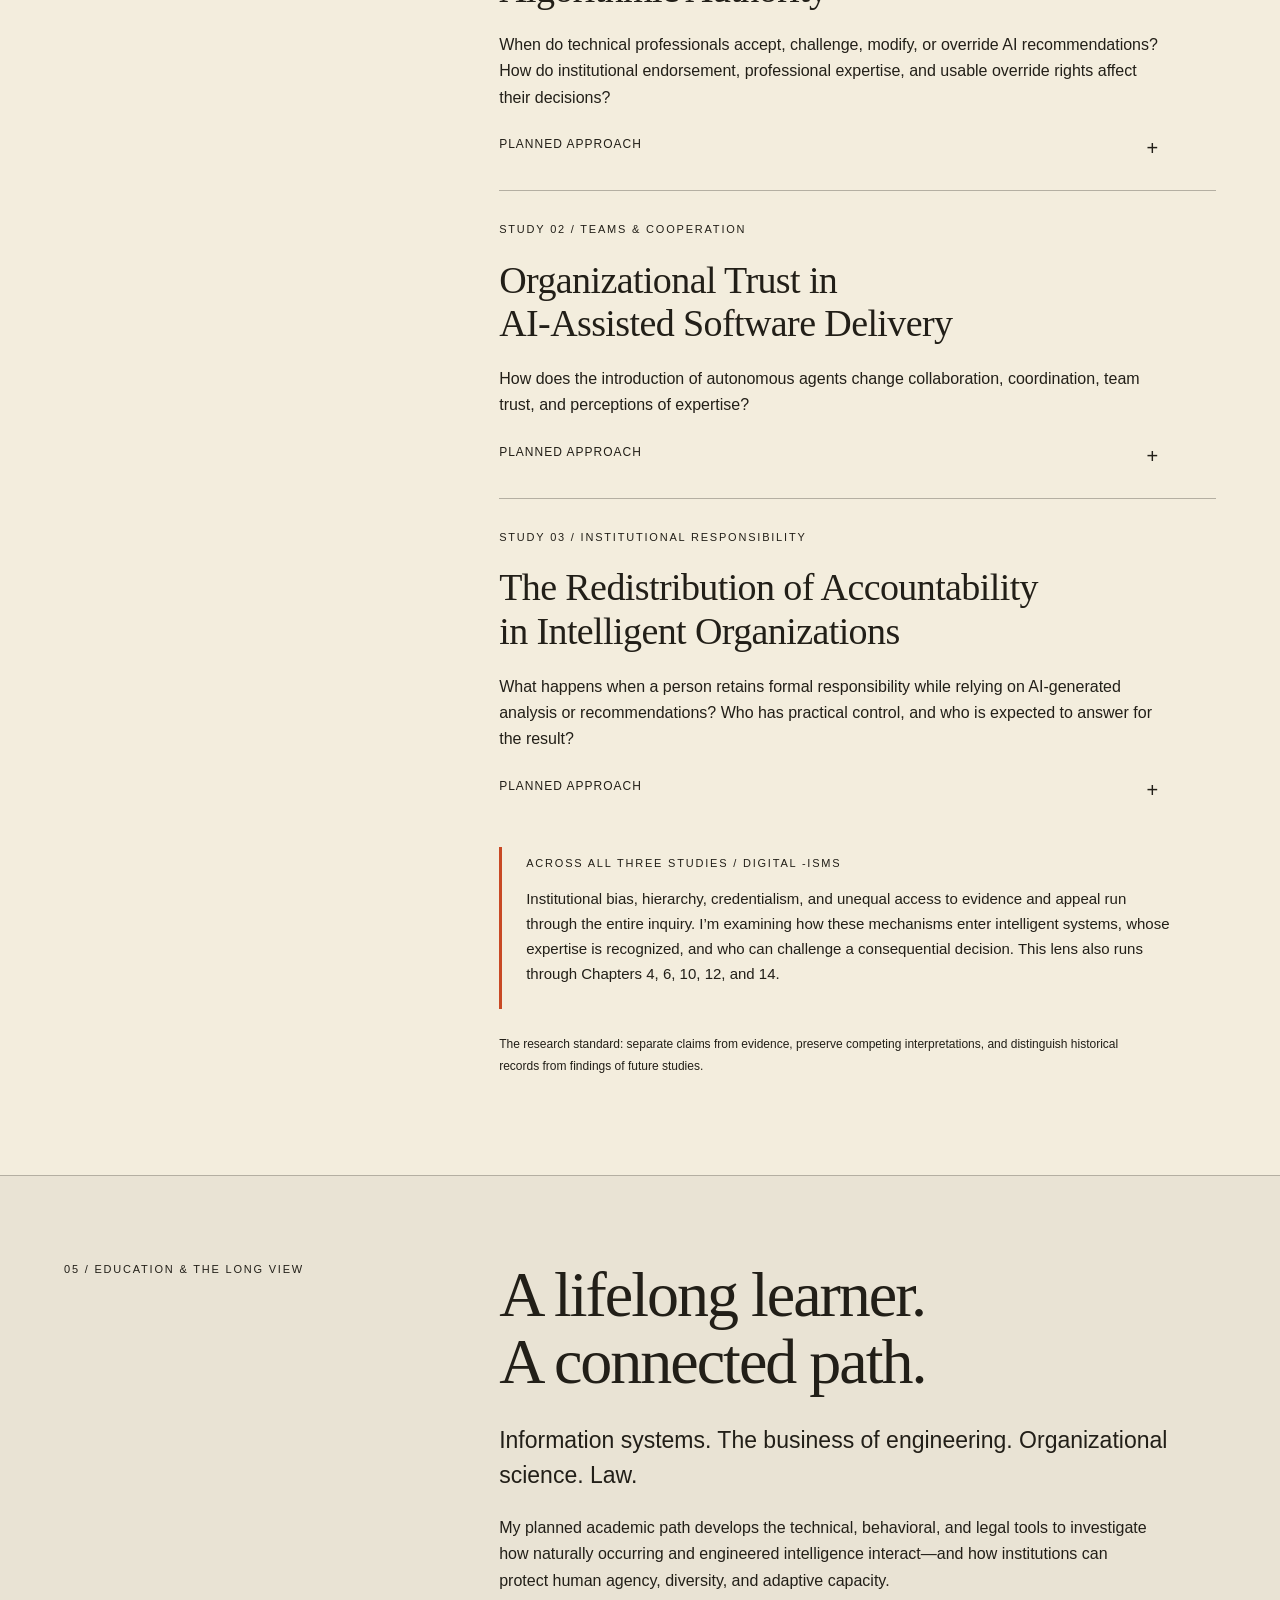
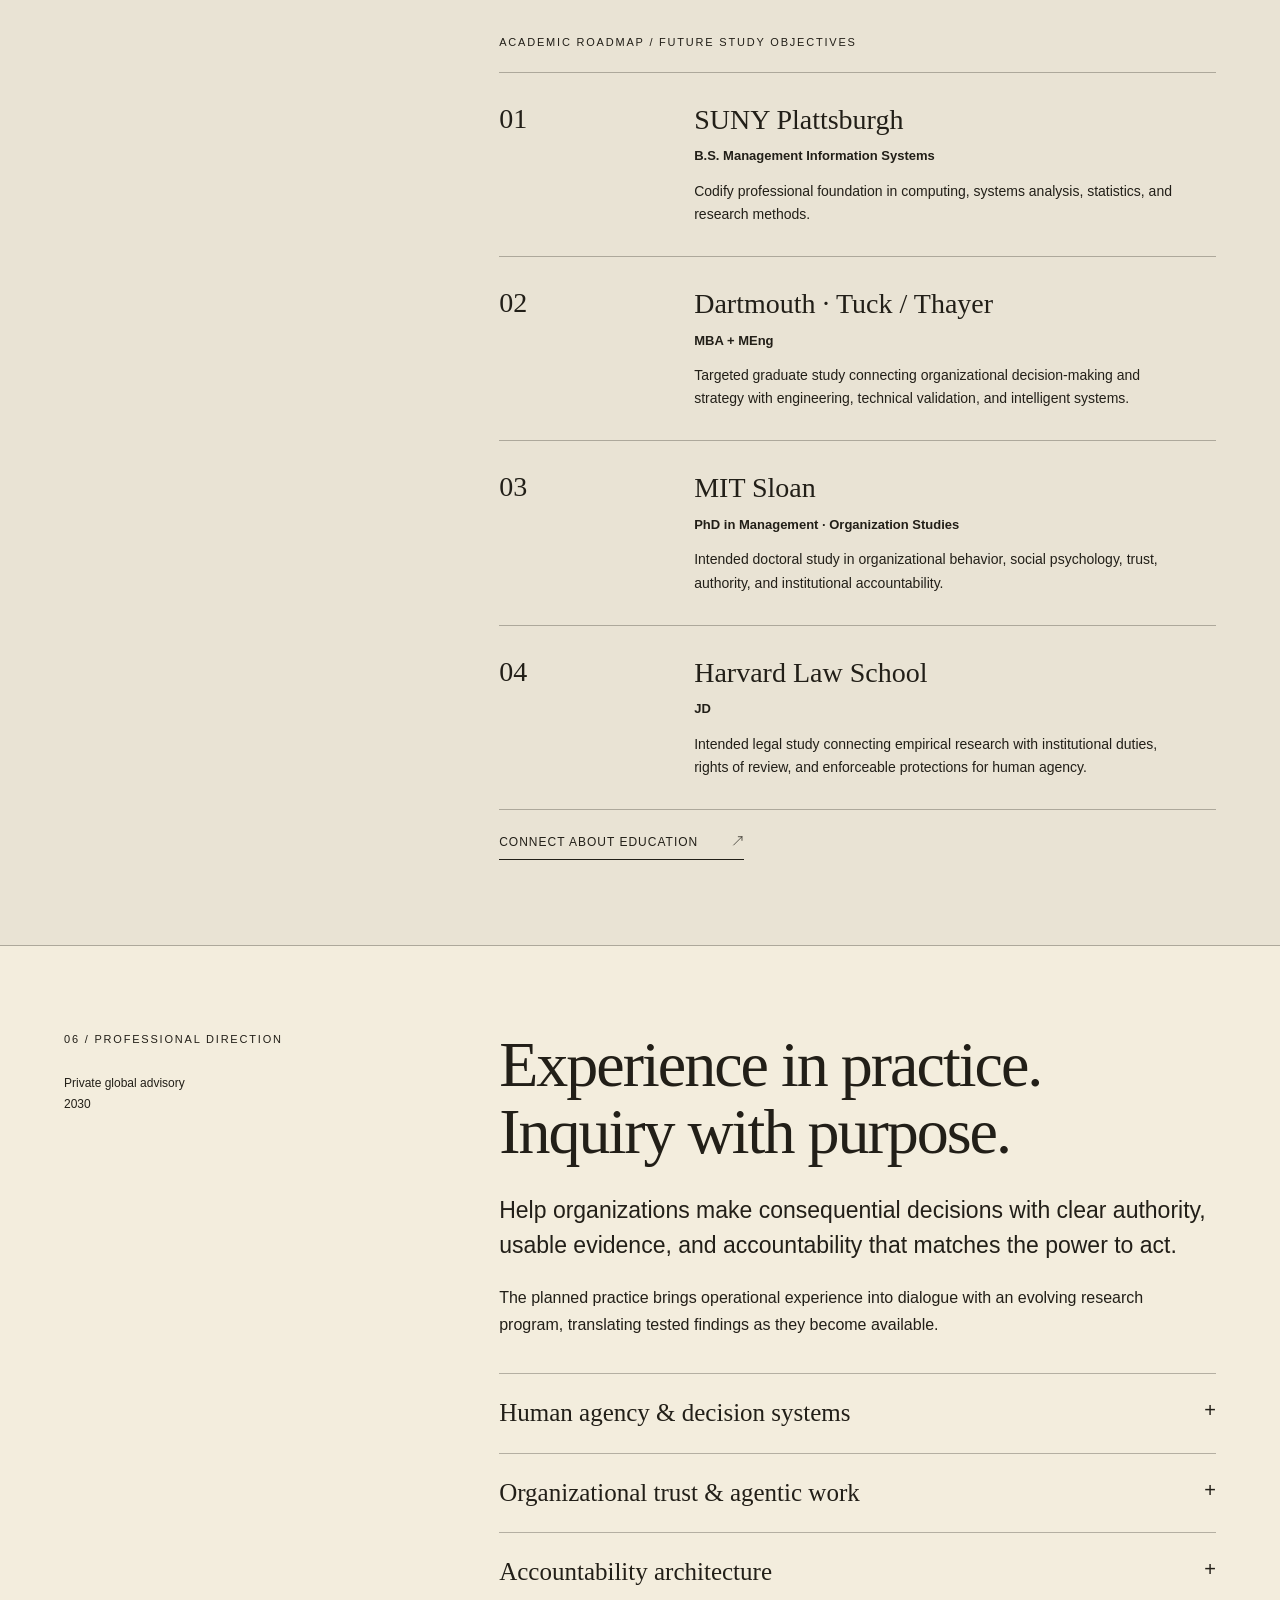
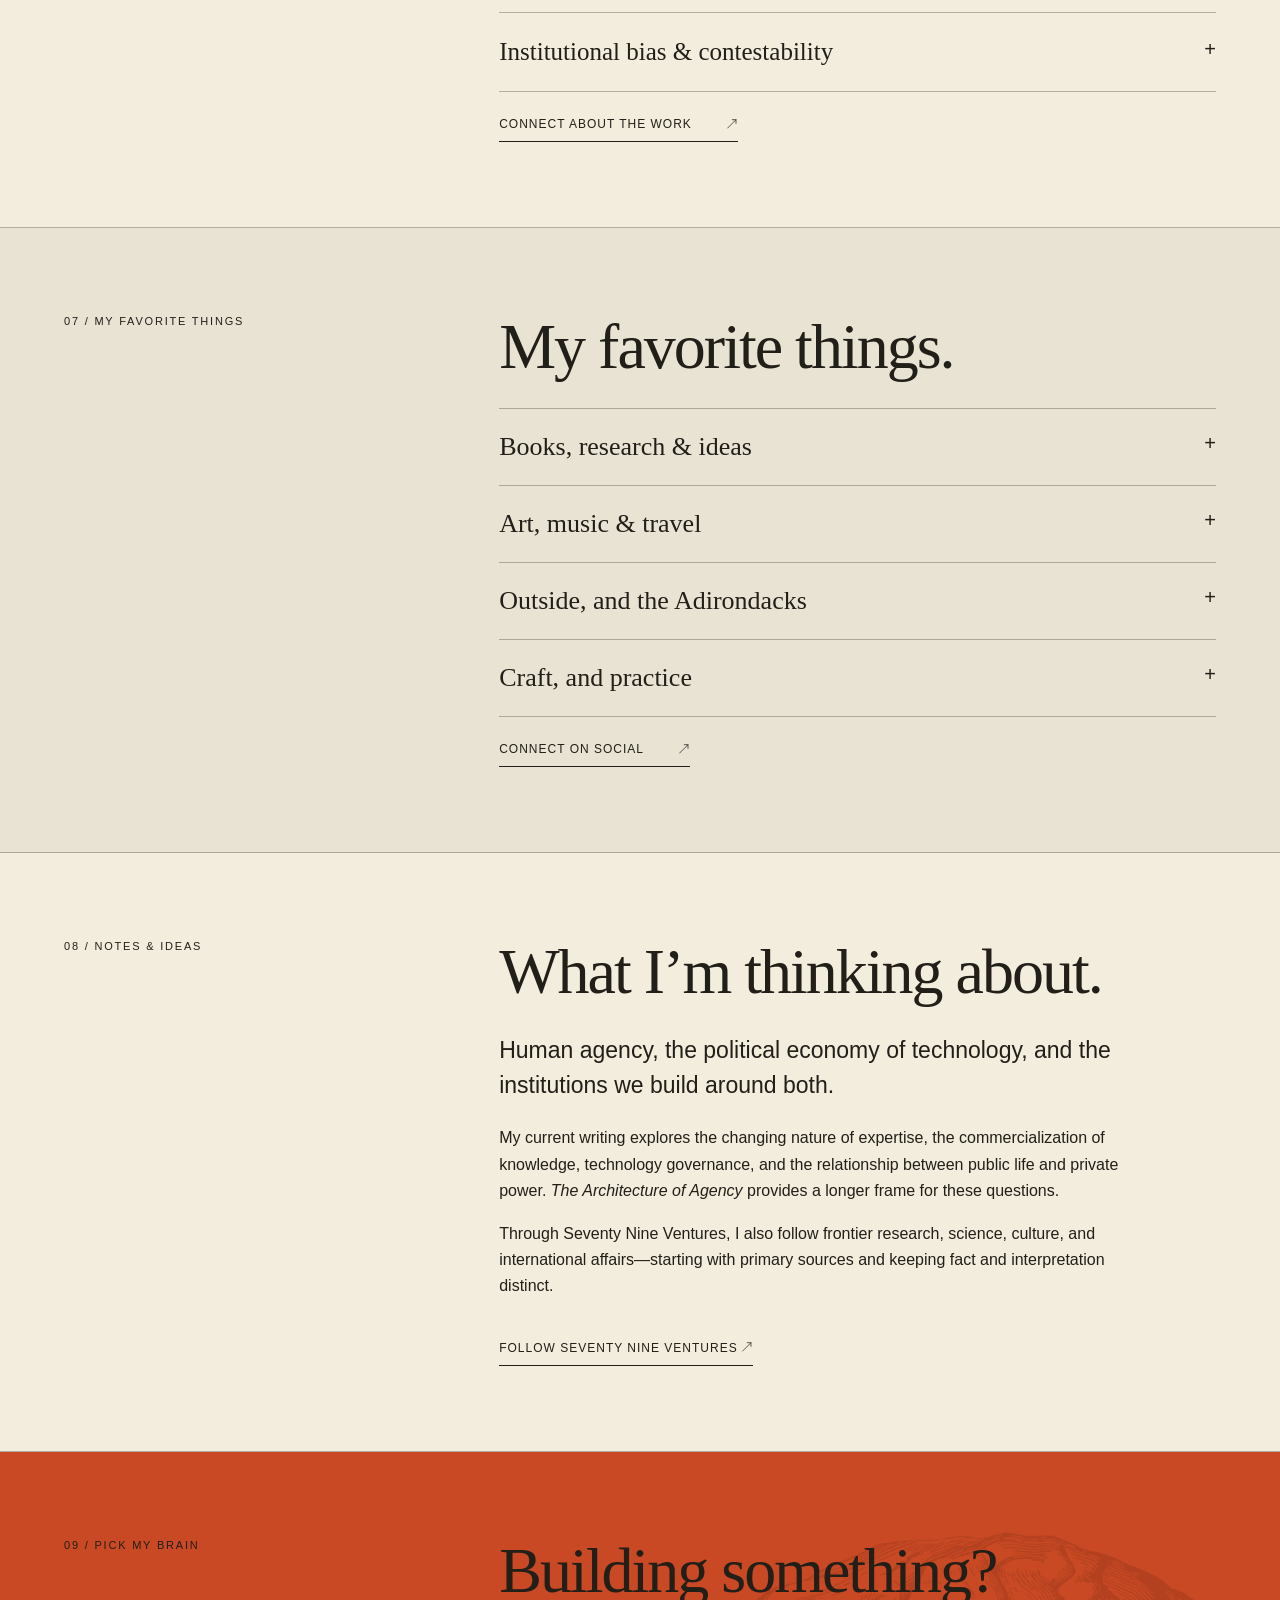
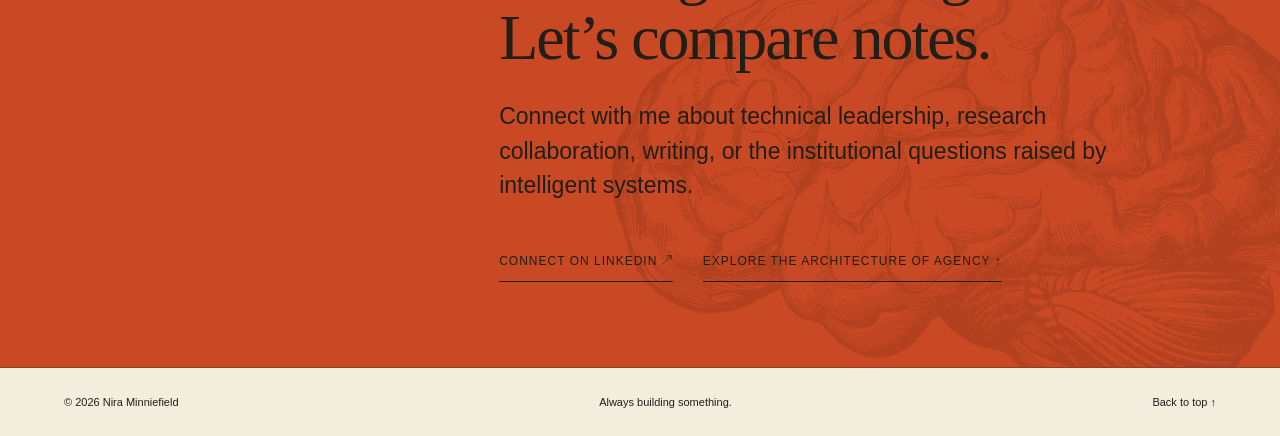
==== commit 68cb0884: "Use fixed desktop-style symbols to prevent mobile emoji rendering" ====
--- a/index.html
+++ b/index.html
@@ -7,19 +7,22 @@
 @media(max-width:1000px){nav{font-size:10px;gap:14px}.roadmap li{grid-template-columns:125px 1fr}.hero{gap:5vw}.directory a{font-size:13px}}
 @media(max-width:760px){header{align-items:flex-start;gap:18px}.wordmark{font-size:27px;gap:10px}.star{font-size:38px}nav{max-width:260px;font-size:9px;gap:12px 16px;padding-top:5px}nav a:nth-child(2){display:inline}.hero{min-height:0}.hero .intro{max-width:450px}.directory a{font-size:12px;line-height:1.5;gap:10px;align-items:flex-start}.agency h2{font-size:48px;letter-spacing:-2px}.book-subtitle{font-size:20px}.book-outline summary{font-size:23px}.roadmap li{grid-template-columns:1fr;gap:16px}.roadmap-stage{flex-direction:row;align-items:center;gap:18px}.roadmap-stage>span:first-child{font-size:22px}.roadmap h3{font-size:27px}.advisory-offerings summary{font-size:23px}.research-lens{padding-left:18px}#social .underlink{font-size:10px}.study h3 br{display:none}}
 @media(max-width:380px){h1{font-size:68px;letter-spacing:-4px}.agency h2{font-size:42px}.wordmark{font-size:24px}.star{font-size:32px}nav{gap:11px;font-size:8px}}
+
+/* Fixed monochrome symbols keep mobile browsers from substituting emoji. */
+.site-icon{display:inline-block;width:.8385416667em;height:1em;vertical-align:-.125em;overflow:visible;fill:none;stroke:currentColor;stroke-width:1;stroke-linecap:square;stroke-linejoin:miter;flex-shrink:0}.underlink .site-icon,nav .site-icon{margin-inline-end:1px}.directory a>span:last-child{min-height:calc(1em + 3px)}.star .site-icon{display:block;width:calc(.8381em - 2px);height:1em;stroke-width:2}
 </style></head><body><a class="skip-link" href="#main">Skip to content</a>
-<header id="top"><a class="wordmark" href="#top" aria-label="Nira home"><span class="star" aria-hidden="true">✳</span> nira</a><nav aria-label="Main navigation"><a href="#story">My story</a><a href="#agency">The book</a><a href="#research">Research</a><a href="#education">Learning</a><a href="#connect">Let’s talk ↗</a></nav></header>
+<header id="top"><a class="wordmark" href="#top" aria-label="Nira home"><span class="star" aria-hidden="true"><svg class="site-icon" viewBox="0 0 40 47" aria-hidden="true" focusable="false"><path d="M20 6v35M2.5 23.5h35M7.6 11.1l24.8 24.8M7.6 35.9l24.8-24.8"/></svg></span> nira</a><nav aria-label="Main navigation"><a href="#story">My story</a><a href="#agency">The book</a><a href="#research">Research</a><a href="#education">Learning</a><a href="#connect">Let’s talk <svg class="site-icon" viewBox="0 0 14 16" aria-hidden="true" focusable="false"><path d="M1 13.5 12.5 2M7.5 2h5v5"/></svg></a></nav></header>
 <main id="main"><div class="hero"><div><div class="eyebrow">NIRA MINNIEFIELD / INTELLIGENCE, AGENCY &amp; INSTITUTIONS</div><h1>Always<br><em>building</em><br>something.</h1><p class="intro">I build systems and lead complex technical programs. I research how intelligent technologies reshape human judgment, organizational authority, and accountability.</p><a href="#explore" class="underlink">Take a look around <span>↓</span></a></div><figure class="portrait"><img src="assets/nira.jpg" width="500" height="500" alt="Nira Minniefield"><figcaption><span>BIG TECH LITTLE TECH.</span><span>OPS/GOV/DEF</span></figcaption></figure></div>
 <div class="directory" id="explore" aria-label="Explore">
-<a href="#story"><span><small>01</small>My story</span><span aria-hidden="true">↗</span></a>
-<a href="#work"><span><small>02</small>What I’m building</span><span aria-hidden="true">↗</span></a>
-<a href="#agency"><span><small>03</small>The Architecture of Agency</span><span aria-hidden="true">↗</span></a>
-<a href="#research"><span><small>04</small>Research questions</span><span aria-hidden="true">↗</span></a>
-<a href="#education"><span><small>05</small>A long view of learning</span><span aria-hidden="true">↗</span></a>
-<a href="#advisory"><span><small>06</small>Private advisory</span><span aria-hidden="true">↗</span></a>
+<a href="#story"><span><small>01</small>My story</span><span aria-hidden="true"><svg class="site-icon" viewBox="0 0 14 16" aria-hidden="true" focusable="false"><path d="M1 13.5 12.5 2M7.5 2h5v5"/></svg></span></a>
+<a href="#work"><span><small>02</small>What I’m building</span><span aria-hidden="true"><svg class="site-icon" viewBox="0 0 14 16" aria-hidden="true" focusable="false"><path d="M1 13.5 12.5 2M7.5 2h5v5"/></svg></span></a>
+<a href="#agency"><span><small>03</small>The Architecture of Agency</span><span aria-hidden="true"><svg class="site-icon" viewBox="0 0 14 16" aria-hidden="true" focusable="false"><path d="M1 13.5 12.5 2M7.5 2h5v5"/></svg></span></a>
+<a href="#research"><span><small>04</small>Research questions</span><span aria-hidden="true"><svg class="site-icon" viewBox="0 0 14 16" aria-hidden="true" focusable="false"><path d="M1 13.5 12.5 2M7.5 2h5v5"/></svg></span></a>
+<a href="#education"><span><small>05</small>A long view of learning</span><span aria-hidden="true"><svg class="site-icon" viewBox="0 0 14 16" aria-hidden="true" focusable="false"><path d="M1 13.5 12.5 2M7.5 2h5v5"/></svg></span></a>
+<a href="#advisory"><span><small>06</small>Private advisory</span><span aria-hidden="true"><svg class="site-icon" viewBox="0 0 14 16" aria-hidden="true" focusable="false"><path d="M1 13.5 12.5 2M7.5 2h5v5"/></svg></span></a>
 </div>
 <div class="brain-panel" aria-label="Brain illustration"><div class="eyebrow">Always building something.</div><img src="assets/brain.webp" width="1260" height="825" alt="Vintage anatomical engraving of a human brain"></div><section id="story" class="split"><div class="eyebrow">01 / My story</div><div><h2>My story.</h2><p class="large">My work sits where technical systems meet institutional decisions: how organizations coordinate, whose judgment carries weight, and who can act when something goes wrong.</p><p class="bodycopy">Technical practice leader across enterprise security, resilience, intelligence, and software development. I learned how to lead from military operations in the U.S. Air Force, and how to deliver business value from two decades of work with companies including J.P. Morgan Chase, the London Stock Exchange, and The Estée Lauder Companies.</p><p class="bodycopy">That experience informs <a class="textlink" href="#agency"><em>The Architecture of Agency</em></a>, a book and research program I’m developing on intelligence, technology, and institutional power. It also shapes my next chapter in formal study and private advisory work.</p><div class="tags"><span>Technical product development</span><span>Strategy & operations</span><span>Human agency</span><span>Organizational trust</span><span>Leadership</span><span>Software engineering &amp; development</span></div></div></section>
-<section id="work"><div class="sectionhead"><h2>Current projects.</h2><div class="eyebrow">02 / Work & projects</div></div><div class="workgrid"><article class="work"><span class="number">01 / SYSTEMS</span><h3>Technical leadership<br>& operations</h3><p>Programs, platforms, and the work of coordinating product and engineering delivery. A focus on systems, partnerships, and scaling operations.</p><a class="underlink" href="#connect">Compare notes ↗</a></article><article class="work"><span class="number">02 / WRITING</span><h3>The Architecture<br>of Agency</h3><p>A book in development examining how intelligent technologies redistribute professional judgment, expertise, authority, and responsibility.</p><a class="underlink" href="#agency">Explore the project ↗</a></article><article class="work"><span class="number">03 / RESEARCH</span><h3>Seventy Nine<br>Ventures</h3><p>An ongoing interest in frontier research, technology, culture, and the wider world. Source-led reading, with room to make your own connections.</p><a class="underlink" href="https://www.threads.net/@seventynineventures" target="_blank" rel="noopener noreferrer">Explore on Threads ↗</a></article></div></section>
+<section id="work"><div class="sectionhead"><h2>Current projects.</h2><div class="eyebrow">02 / Work & projects</div></div><div class="workgrid"><article class="work"><span class="number">01 / SYSTEMS</span><h3>Technical leadership<br>& operations</h3><p>Programs, platforms, and the work of coordinating product and engineering delivery. A focus on systems, partnerships, and scaling operations.</p><a class="underlink" href="#connect"><span>Compare notes <svg class="site-icon" viewBox="0 0 14 16" aria-hidden="true" focusable="false"><path d="M1 13.5 12.5 2M7.5 2h5v5"/></svg></span></a></article><article class="work"><span class="number">02 / WRITING</span><h3>The Architecture<br>of Agency</h3><p>A book in development examining how intelligent technologies redistribute professional judgment, expertise, authority, and responsibility.</p><a class="underlink" href="#agency"><span>Explore the project <svg class="site-icon" viewBox="0 0 14 16" aria-hidden="true" focusable="false"><path d="M1 13.5 12.5 2M7.5 2h5v5"/></svg></span></a></article><article class="work"><span class="number">03 / RESEARCH</span><h3>Seventy Nine<br>Ventures</h3><p>An ongoing interest in frontier research, technology, culture, and the wider world. Source-led reading, with room to make your own connections.</p><a class="underlink" href="https://www.threads.net/@seventynineventures" target="_blank" rel="noopener noreferrer"><span>Explore on Threads <svg class="site-icon" viewBox="0 0 14 16" aria-hidden="true" focusable="false"><path d="M1 13.5 12.5 2M7.5 2h5v5"/></svg></span></a></article></div></section>
 <section id="agency" class="agency">
 <div class="split">
 <div><div class="eyebrow">03 / The book &amp; research project</div><p class="project-status">In development<br>Historical scope: 1997–2027</p></div>
@@ -56,7 +59,7 @@
 <li><div class="roadmap-stage"><span>02</span></div><div><h3>Dartmouth · Tuck / Thayer</h3><p class="degree">MBA + MEng</p><p>Targeted graduate study connecting organizational decision-making and strategy with engineering, technical validation, and intelligent systems.</p></div></li>
 <li><div class="roadmap-stage"><span>03</span></div><div><h3>MIT Sloan</h3><p class="degree">PhD in Management · Organization Studies</p><p>Intended doctoral study in organizational behavior, social psychology, trust, authority, and institutional accountability.</p></div></li>
 <li><div class="roadmap-stage"><span>04</span></div><div><h3>Harvard Law School</h3><p class="degree">JD</p><p>Intended legal study connecting empirical research with institutional duties, rights of review, and enforceable protections for human agency.</p></div></li>
-</ol><a class="underlink" href="#connect">Connect about education <span aria-hidden="true">↗</span></a>
+</ol><a class="underlink" href="#connect">Connect about education <span aria-hidden="true"><svg class="site-icon" viewBox="0 0 14 16" aria-hidden="true" focusable="false"><path d="M1 13.5 12.5 2M7.5 2h5v5"/></svg></span></a>
 </div></div></section>
 <section id="advisory" class="split">
 <div><div class="eyebrow">06 / Professional direction</div><p class="project-status">Private global advisory<br>2030</p></div><div>
@@ -66,8 +69,8 @@
 <details><summary>Organizational trust &amp; agentic work</summary><p>Examine team roles, coordination, advice seeking, professional discretion, and the changes that accompany agent adoption.</p></details>
 <details><summary>Accountability architecture</summary><p>Map who designs, deploys, approves, monitors, and answers for decisions—and whether responsibility is supported by practical authority and usable records.</p></details>
 <details><summary>Institutional bias &amp; contestability</summary><p>Examine whose expertise is recognized, whose evidence is heard, and whether opportunities to question, correct, and appeal work across roles and groups.</p></details>
-</div><a class="underlink" href="#connect">Connect about the work <span aria-hidden="true">↗</span></a>
+</div><a class="underlink" href="#connect">Connect about the work <span aria-hidden="true"><svg class="site-icon" viewBox="0 0 14 16" aria-hidden="true" focusable="false"><path d="M1 13.5 12.5 2M7.5 2h5v5"/></svg></span></a>
 </div></section>
-<section id="favorites" class="split favorites"><div class="eyebrow">07 / My favorite things</div><div><h2>My favorite things.</h2><div class="rows"><details><summary>Books, research & ideas</summary><p>Independent scholarship, technical research, books, and journals. I’m interested in what people are studying and building before it becomes familiar.</p></details><details><summary>Art, music &amp; travel</summary><p>Theater, museums, independent music, vintage shops, and a good meal. </p></details><details><summary>Outside, and the Adirondacks</summary><p>The Adirondacks: hiking, birding, lakes, and astronomy.</p></details><details><summary>Craft, and practice</summary><p>Practical design, durable materials, and good construction.</p></details></div><a class="underlink" href="#connect">Connect on social <span aria-hidden="true">↗</span></a></div></section>
-<section id="notes" class="split"><div class="eyebrow">08 / Notes & ideas</div><div><h2>What I’m thinking about.</h2><p class="large">Human agency, the political economy of technology, and the institutions we build around both.</p><p class="bodycopy">My current writing explores the changing nature of expertise, the commercialization of knowledge, technology governance, and the relationship between public life and private power. <em>The Architecture of Agency</em> provides a longer frame for these questions.</p><p class="bodycopy">Through Seventy Nine Ventures, I also follow frontier research, science, culture, and international affairs—starting with primary sources and keeping fact and interpretation distinct.</p><a href="https://www.instagram.com/seventynineventures/" target="_blank" rel="noopener noreferrer" class="underlink">Follow Seventy Nine Ventures ↗</a></div></section>
-<section id="connect" class="conversation split"><div class="eyebrow">09 / Pick my brain</div><div><h2>Building something?<br>Let’s compare notes.</h2><p class="large">Connect with me about technical leadership, research collaboration, writing, or the institutional questions raised by intelligent systems.</p><div id="social"><a class="underlink" href="https://www.linkedin.com/in/niraminniefield" target="_blank" rel="noopener noreferrer">Connect on LinkedIn ↗</a><a class="underlink" href="#agency">Explore The Architecture of Agency ↑</a></div></div></section></main><footer><span>© <span id="year">2026</span> Nira Minniefield</span><span>Always building something.</span><a href="#top">Back to top ↑</a></footer><script>document.getElementById('year').textContent=new Date().getFullYear();</script></body></html>
+<section id="favorites" class="split favorites"><div class="eyebrow">07 / My favorite things</div><div><h2>My favorite things.</h2><div class="rows"><details><summary>Books, research & ideas</summary><p>Independent scholarship, technical research, books, and journals. I’m interested in what people are studying and building before it becomes familiar.</p></details><details><summary>Art, music &amp; travel</summary><p>Theater, museums, independent music, vintage shops, and a good meal. </p></details><details><summary>Outside, and the Adirondacks</summary><p>The Adirondacks: hiking, birding, lakes, and astronomy.</p></details><details><summary>Craft, and practice</summary><p>Practical design, durable materials, and good construction.</p></details></div><a class="underlink" href="https://www.instagram.com/seventynineventures">Connect on social <span aria-hidden="true"><svg class="site-icon" viewBox="0 0 14 16" aria-hidden="true" focusable="false"><path d="M1 13.5 12.5 2M7.5 2h5v5"/></svg></span></a></div></section>
+<section id="notes" class="split"><div class="eyebrow">08 / Notes & ideas</div><div><h2>What I’m thinking about.</h2><p class="large">Human agency, the political economy of technology, and the institutions we build around both.</p><p class="bodycopy">My current writing explores the changing nature of expertise, the commercialization of knowledge, technology governance, and the relationship between public life and private power. <em>The Architecture of Agency</em> provides a longer frame for these questions.</p><p class="bodycopy">Through Seventy Nine Ventures, I also follow frontier research, science, culture, and international affairs—starting with primary sources and keeping fact and interpretation distinct.</p><a href="https://www.instagram.com/seventynineventures/" target="_blank" rel="noopener noreferrer" class="underlink"><span>Follow Seventy Nine Ventures <svg class="site-icon" viewBox="0 0 14 16" aria-hidden="true" focusable="false"><path d="M1 13.5 12.5 2M7.5 2h5v5"/></svg></span></a></div></section>
+<section id="connect" class="conversation split"><div class="eyebrow">09 / Pick my brain</div><div><h2>Building something?<br>Let’s compare notes.</h2><p class="large">Connect with me about technical leadership, research collaboration, writing, or the institutional questions raised by intelligent systems.</p><div id="social"><a class="underlink" href="https://www.linkedin.com/in/niraminniefield" target="_blank" rel="noopener noreferrer"><span>Connect on LinkedIn <svg class="site-icon" viewBox="0 0 14 16" aria-hidden="true" focusable="false"><path d="M1 13.5 12.5 2M7.5 2h5v5"/></svg></span></a><a class="underlink" href="#agency">Explore The Architecture of Agency ↑</a></div></div></section></main><footer><span>©︎ <span id="year">2026</span> Nira Minniefield</span><span>Always building something.</span><a href="#top">Back to top ↑</a></footer><script>document.getElementById('year').textContent=new Date().getFullYear();</script></body></html>
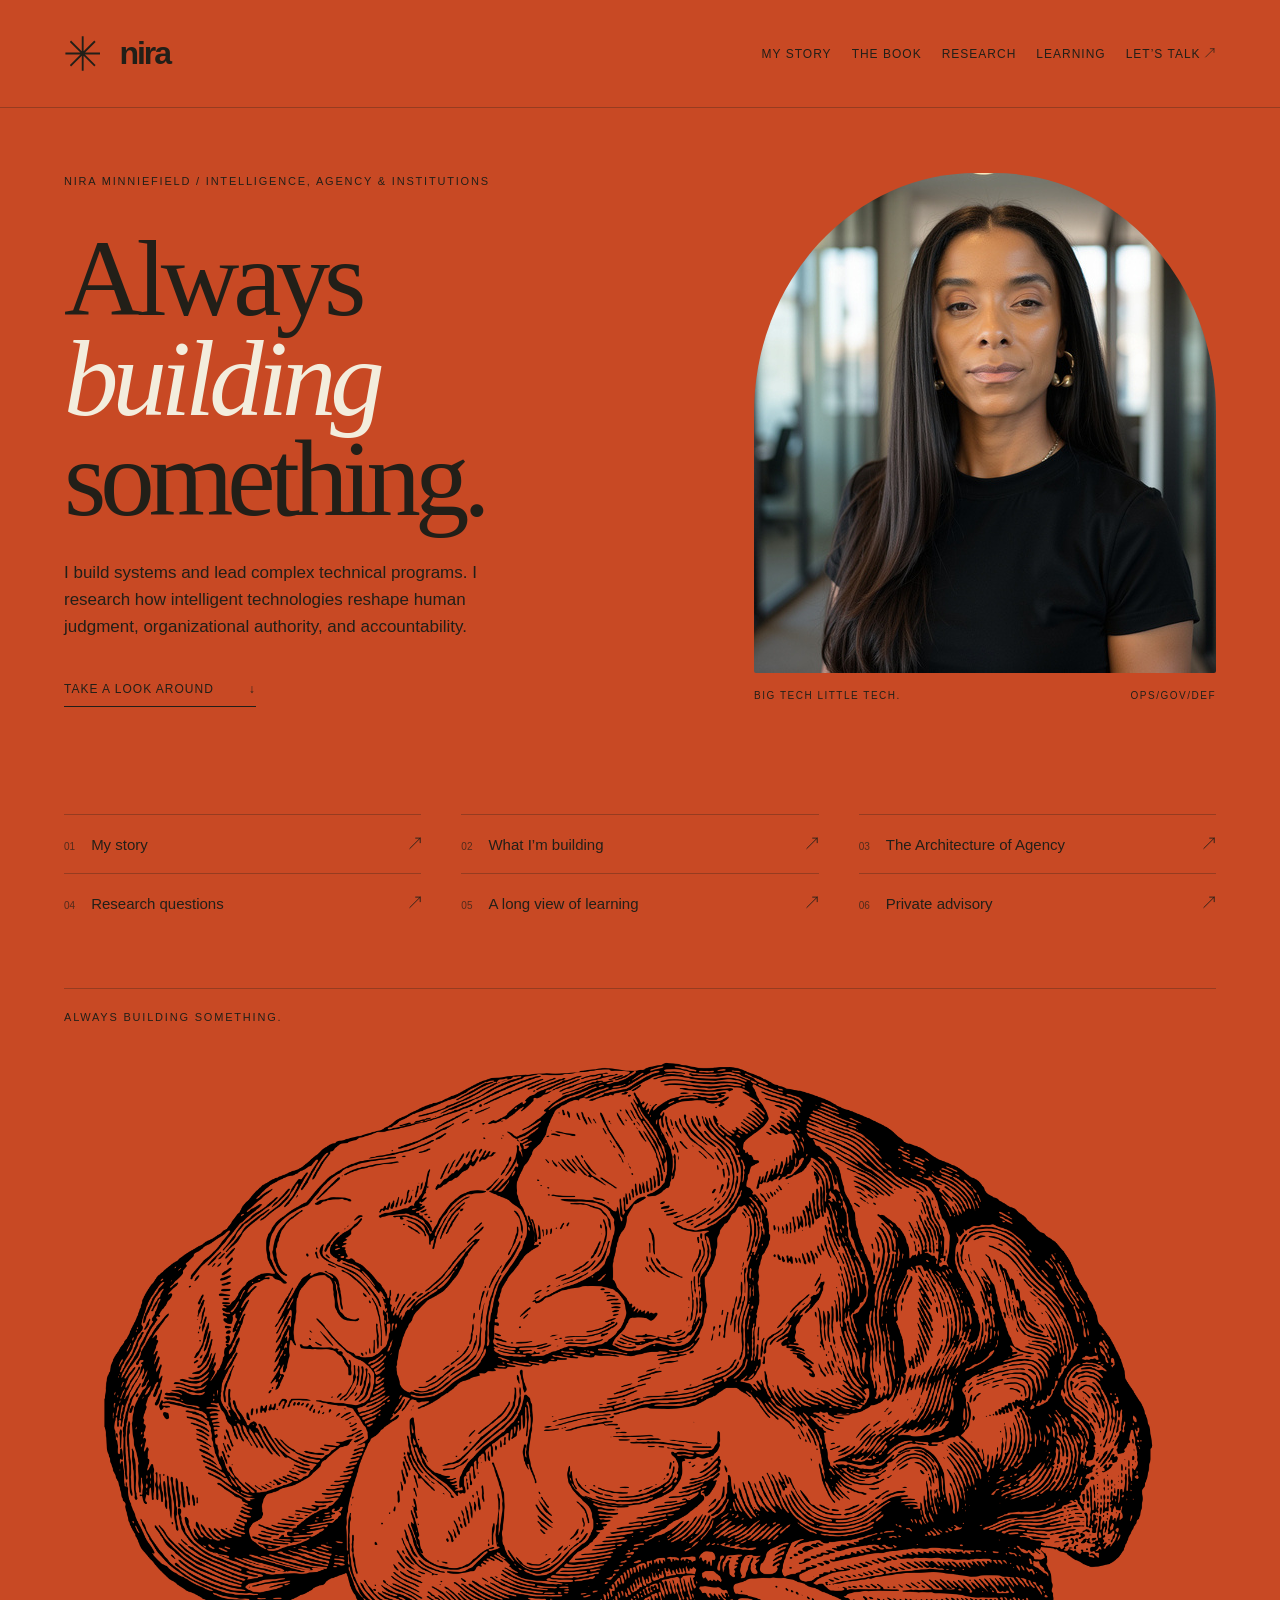
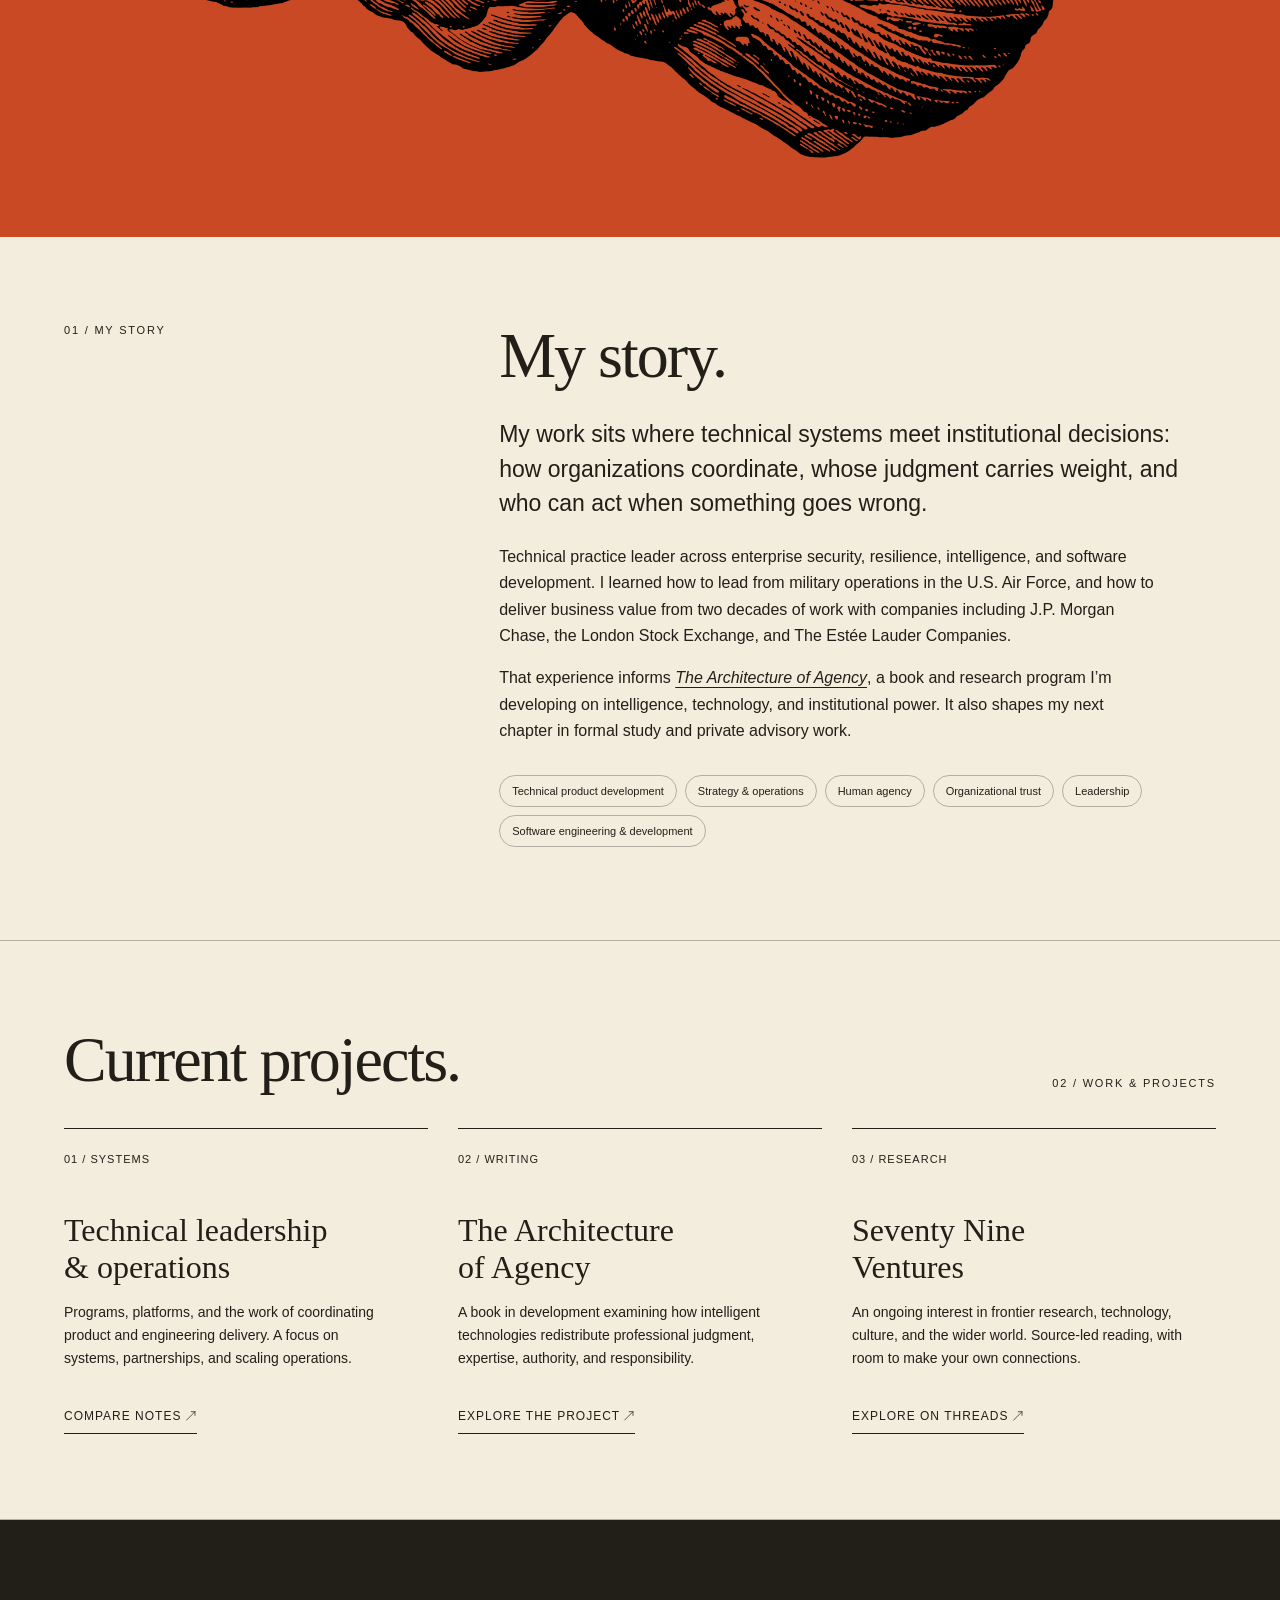
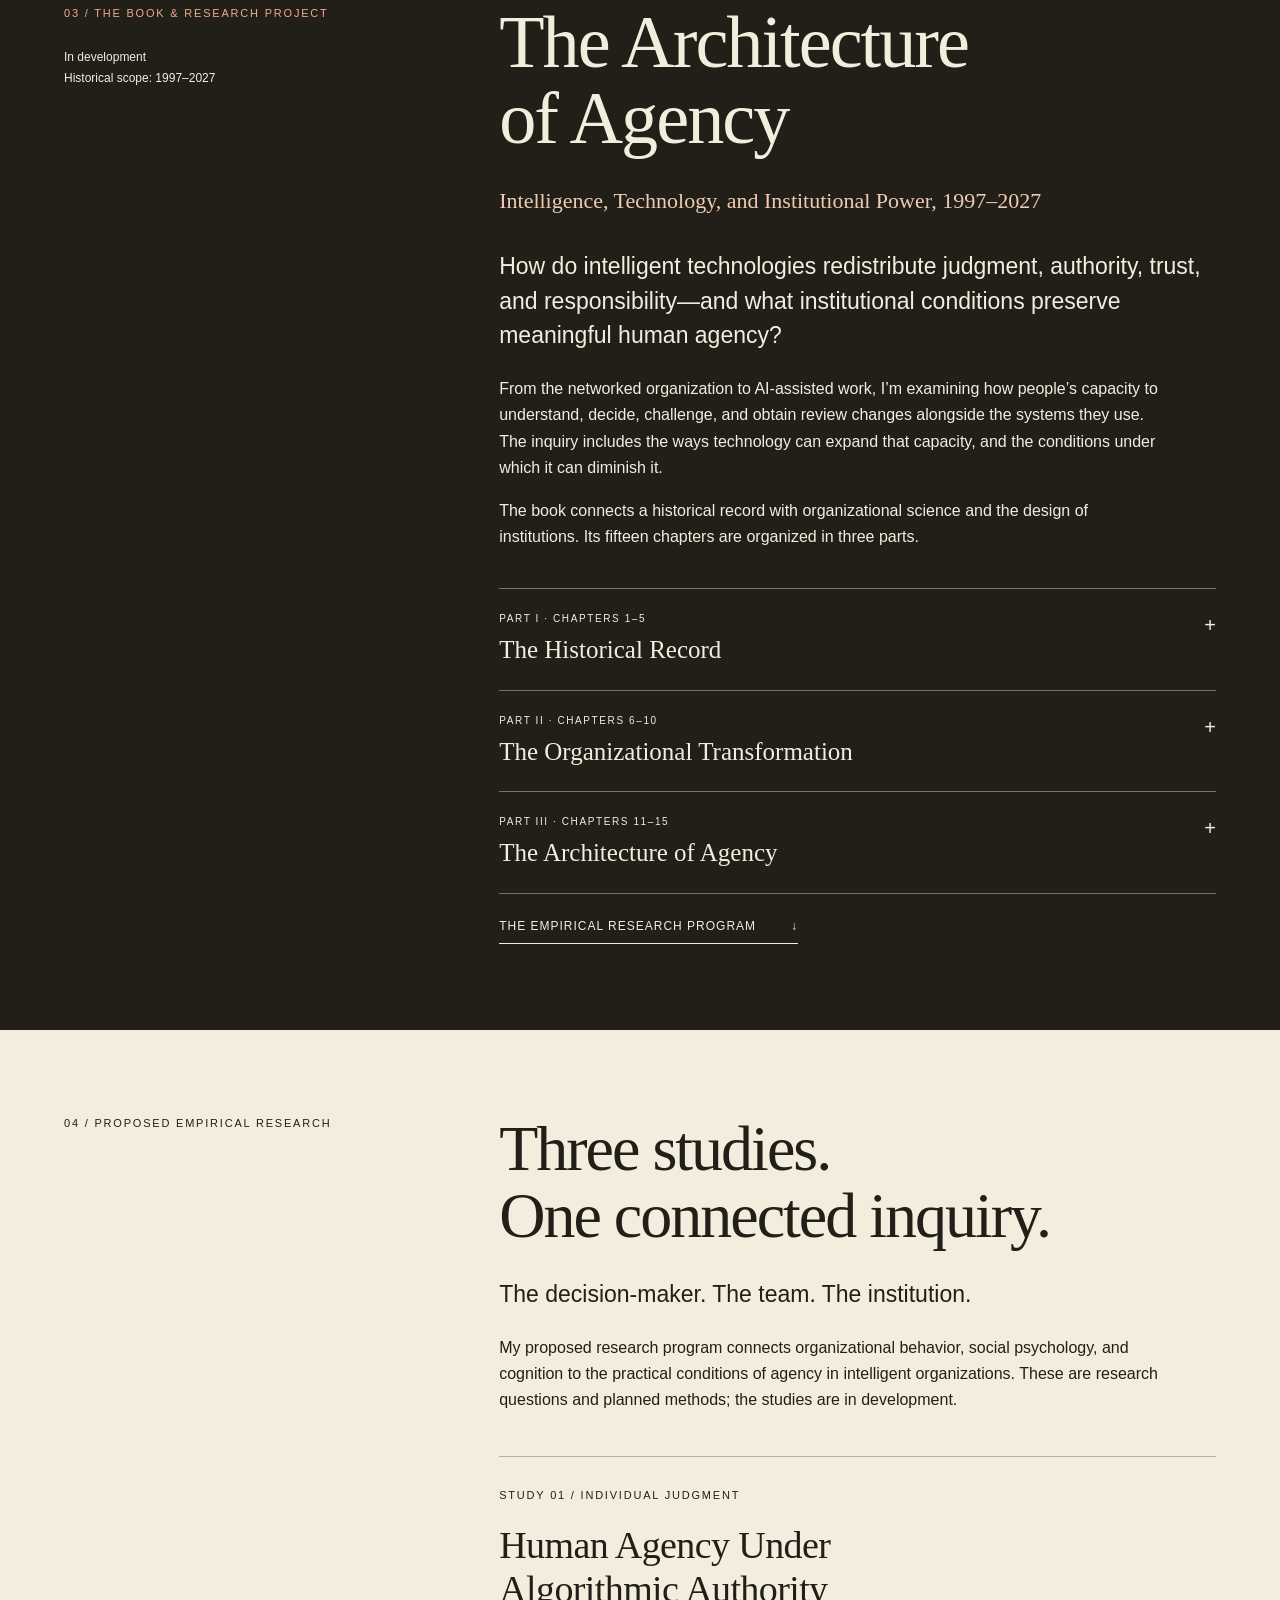
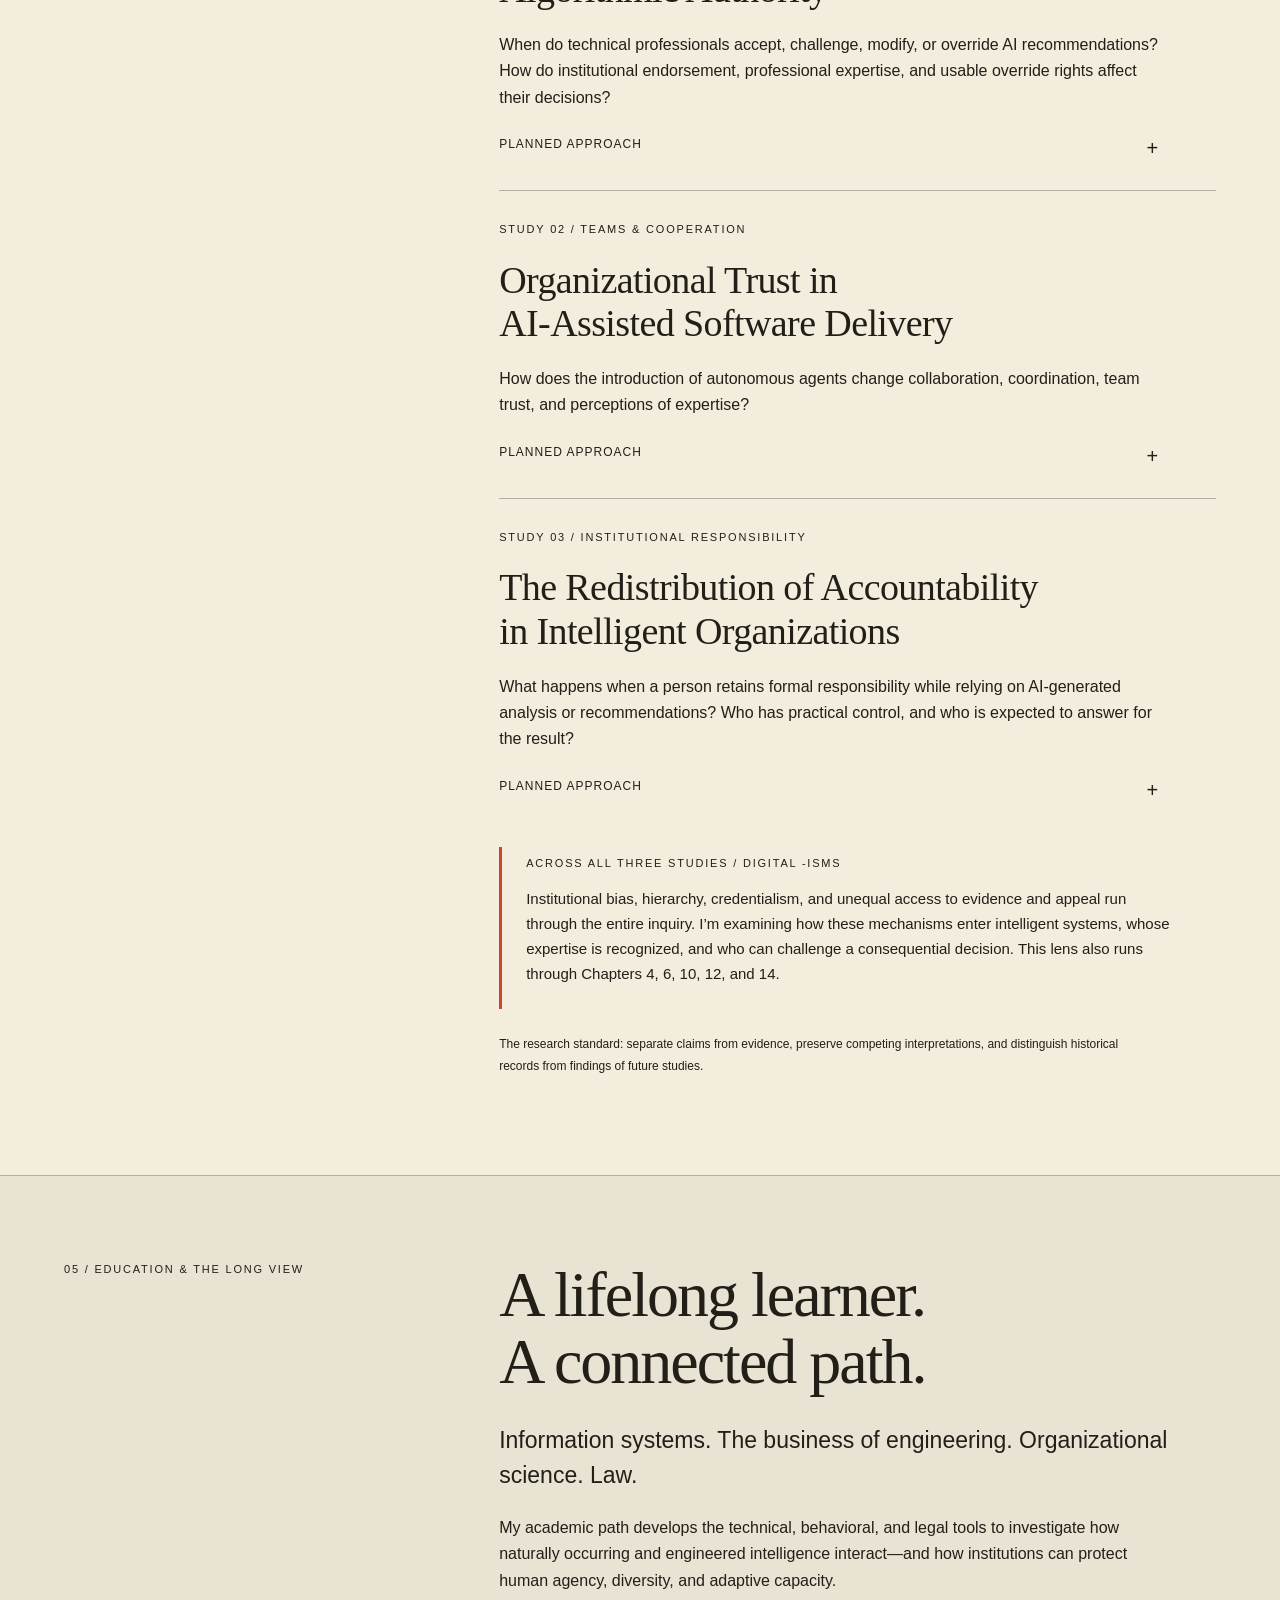
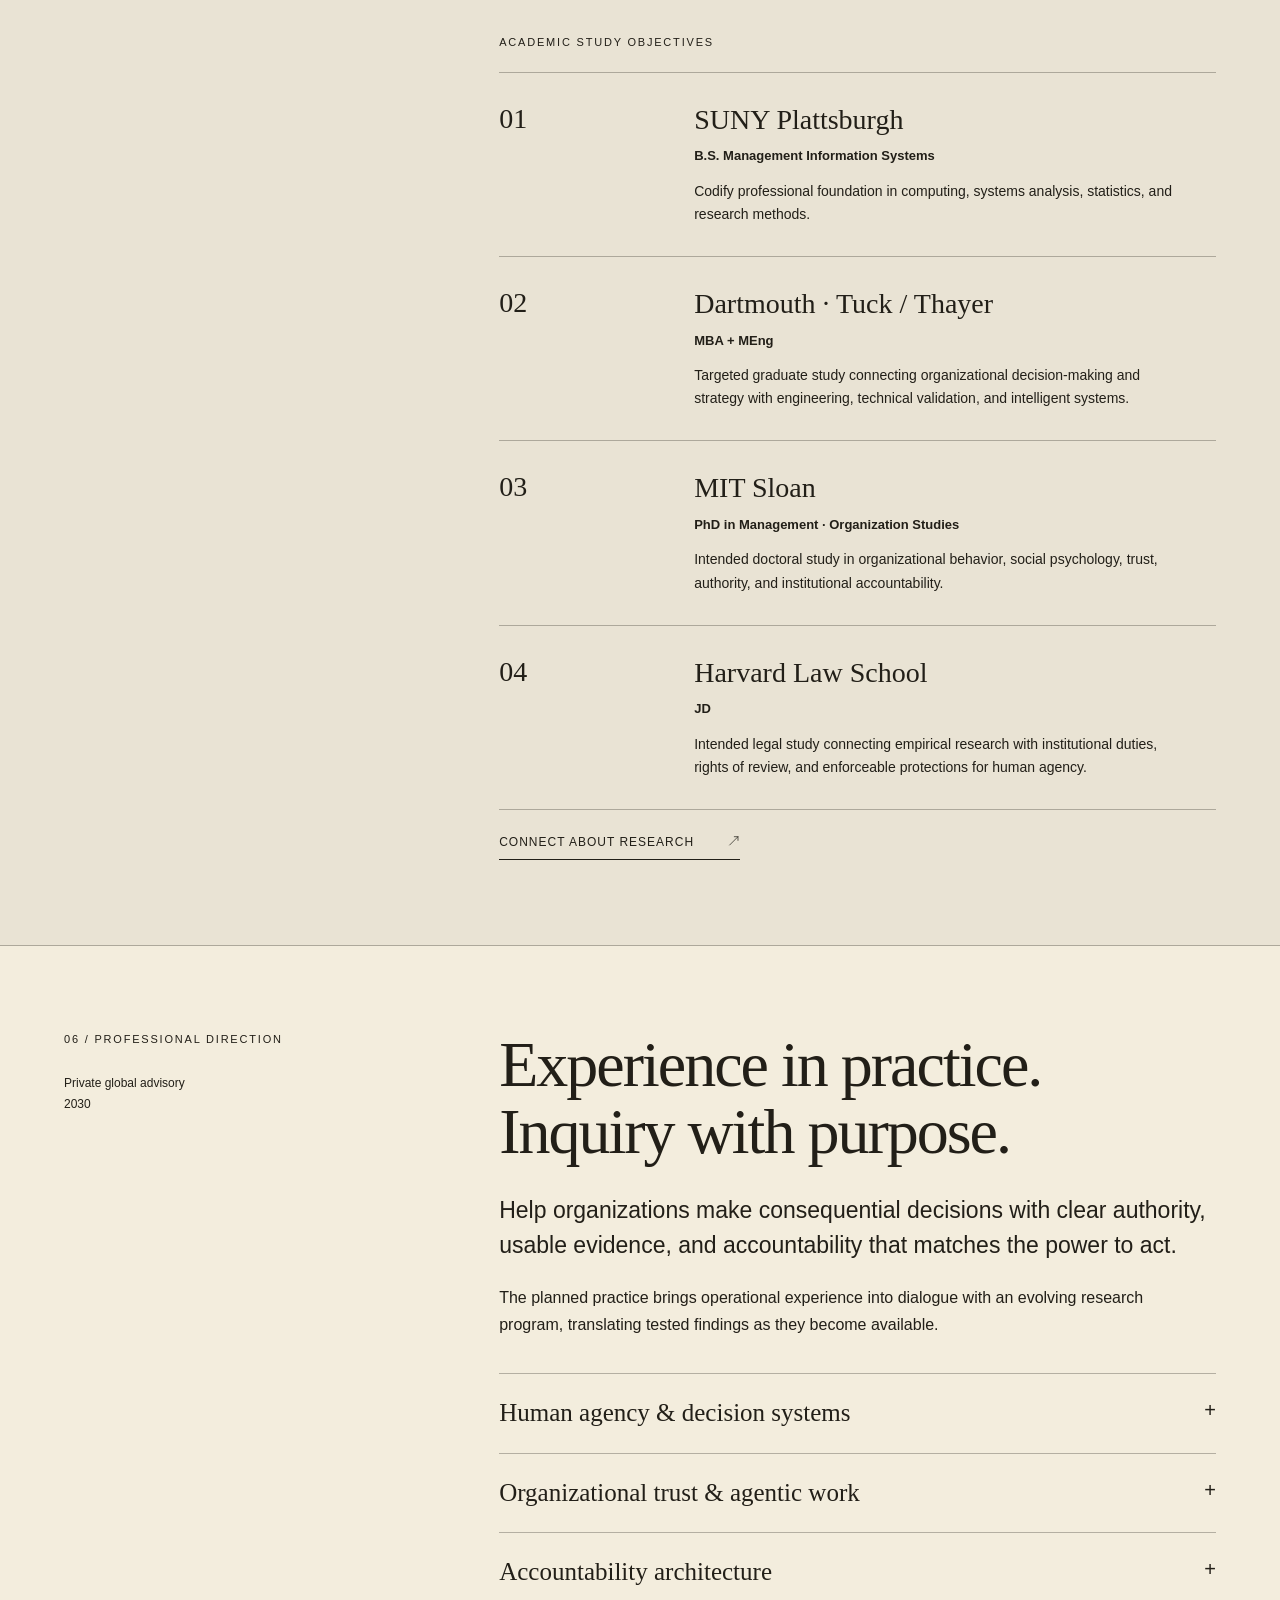
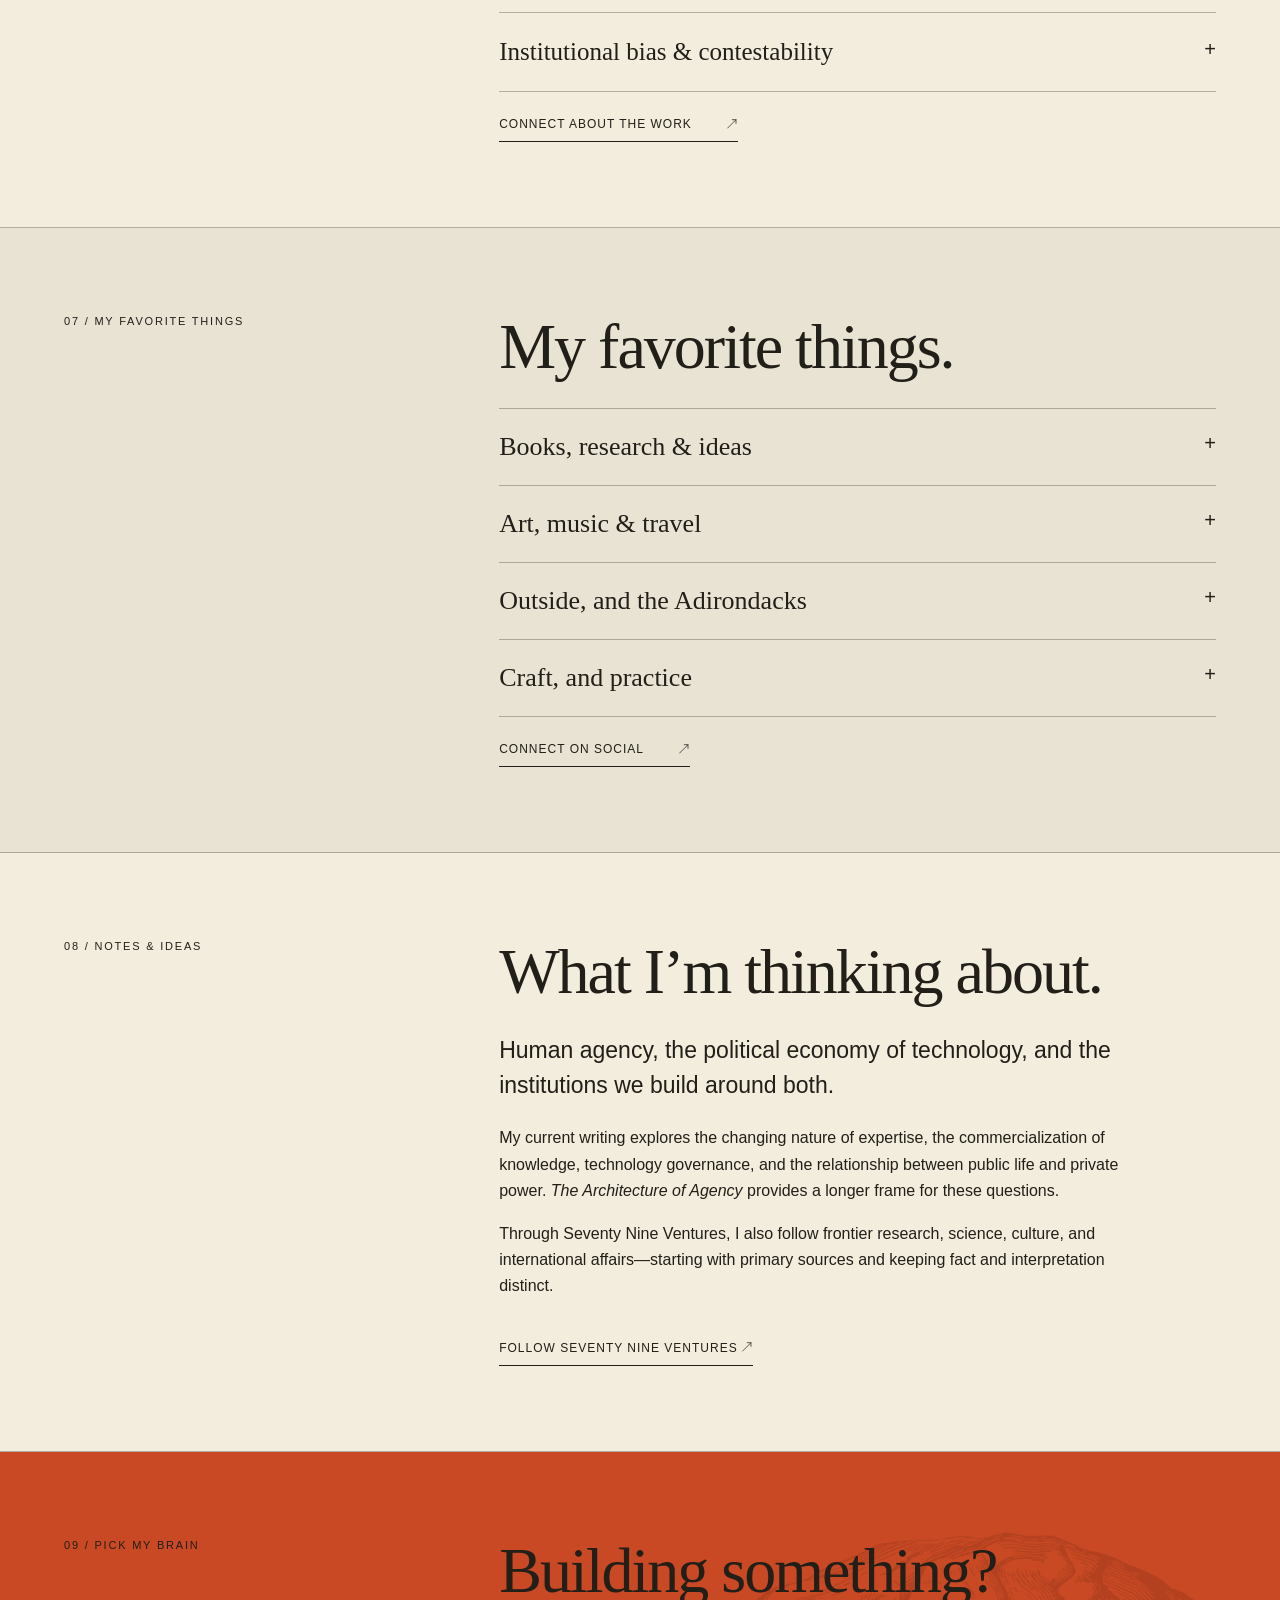
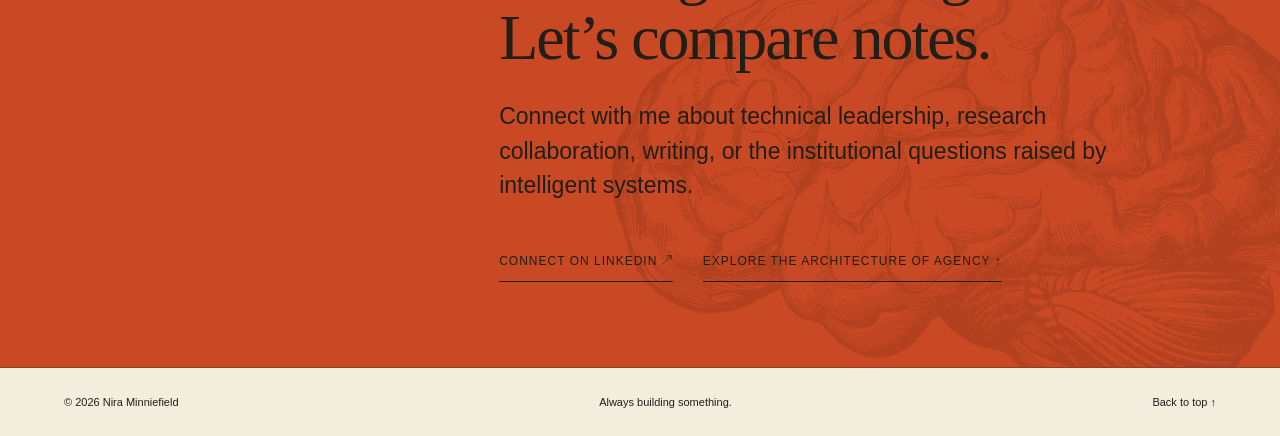
==== commit 717625b9: "Update education section introduction and research link label" ====
--- a/index.html
+++ b/index.html
@@ -52,14 +52,14 @@
 </div></div></section>
 <section id="education" class="learning">
 <div class="split"><div class="eyebrow">05 / Education &amp; the long view</div><div>
-<h2>A lifelong learner.<br>A connected path.</h2><p class="large">Information systems. The business of engineering. Organizational science. Law.</p><p class="bodycopy">My planned academic path develops the technical, behavioral, and legal tools to investigate how naturally occurring and engineered intelligence interact—and how institutions can protect human agency, diversity, and adaptive capacity.</p>
-<div class="roadmap-label eyebrow">Academic roadmap / Future study objectives</div>
+<h2>A lifelong learner.<br>A connected path.</h2><p class="large">Information systems. The business of engineering. Organizational science. Law.</p><p class="bodycopy">My academic path develops the technical, behavioral, and legal tools to investigate how naturally occurring and engineered intelligence interact—and how institutions can protect human agency, diversity, and adaptive capacity.</p>
+<div class="roadmap-label eyebrow">Academic study objectives</div>
 <ol class="roadmap">
 <li><div class="roadmap-stage"><span>01</span></div><div><h3>SUNY Plattsburgh</h3><p class="degree">B.S. Management Information Systems</p><p>Codify professional foundation in computing, systems analysis, statistics, and research methods.</p></div></li>
 <li><div class="roadmap-stage"><span>02</span></div><div><h3>Dartmouth · Tuck / Thayer</h3><p class="degree">MBA + MEng</p><p>Targeted graduate study connecting organizational decision-making and strategy with engineering, technical validation, and intelligent systems.</p></div></li>
 <li><div class="roadmap-stage"><span>03</span></div><div><h3>MIT Sloan</h3><p class="degree">PhD in Management · Organization Studies</p><p>Intended doctoral study in organizational behavior, social psychology, trust, authority, and institutional accountability.</p></div></li>
 <li><div class="roadmap-stage"><span>04</span></div><div><h3>Harvard Law School</h3><p class="degree">JD</p><p>Intended legal study connecting empirical research with institutional duties, rights of review, and enforceable protections for human agency.</p></div></li>
-</ol><a class="underlink" href="#connect">Connect about education <span aria-hidden="true"><svg class="site-icon" viewBox="0 0 14 16" aria-hidden="true" focusable="false"><path d="M1 13.5 12.5 2M7.5 2h5v5"/></svg></span></a>
+</ol><a class="underlink" href="#connect">Connect about research <span aria-hidden="true"><svg class="site-icon" viewBox="0 0 14 16" aria-hidden="true" focusable="false"><path d="M1 13.5 12.5 2M7.5 2h5v5"/></svg></span></a>
 </div></div></section>
 <section id="advisory" class="split">
 <div><div class="eyebrow">06 / Professional direction</div><p class="project-status">Private global advisory<br>2030</p></div><div>
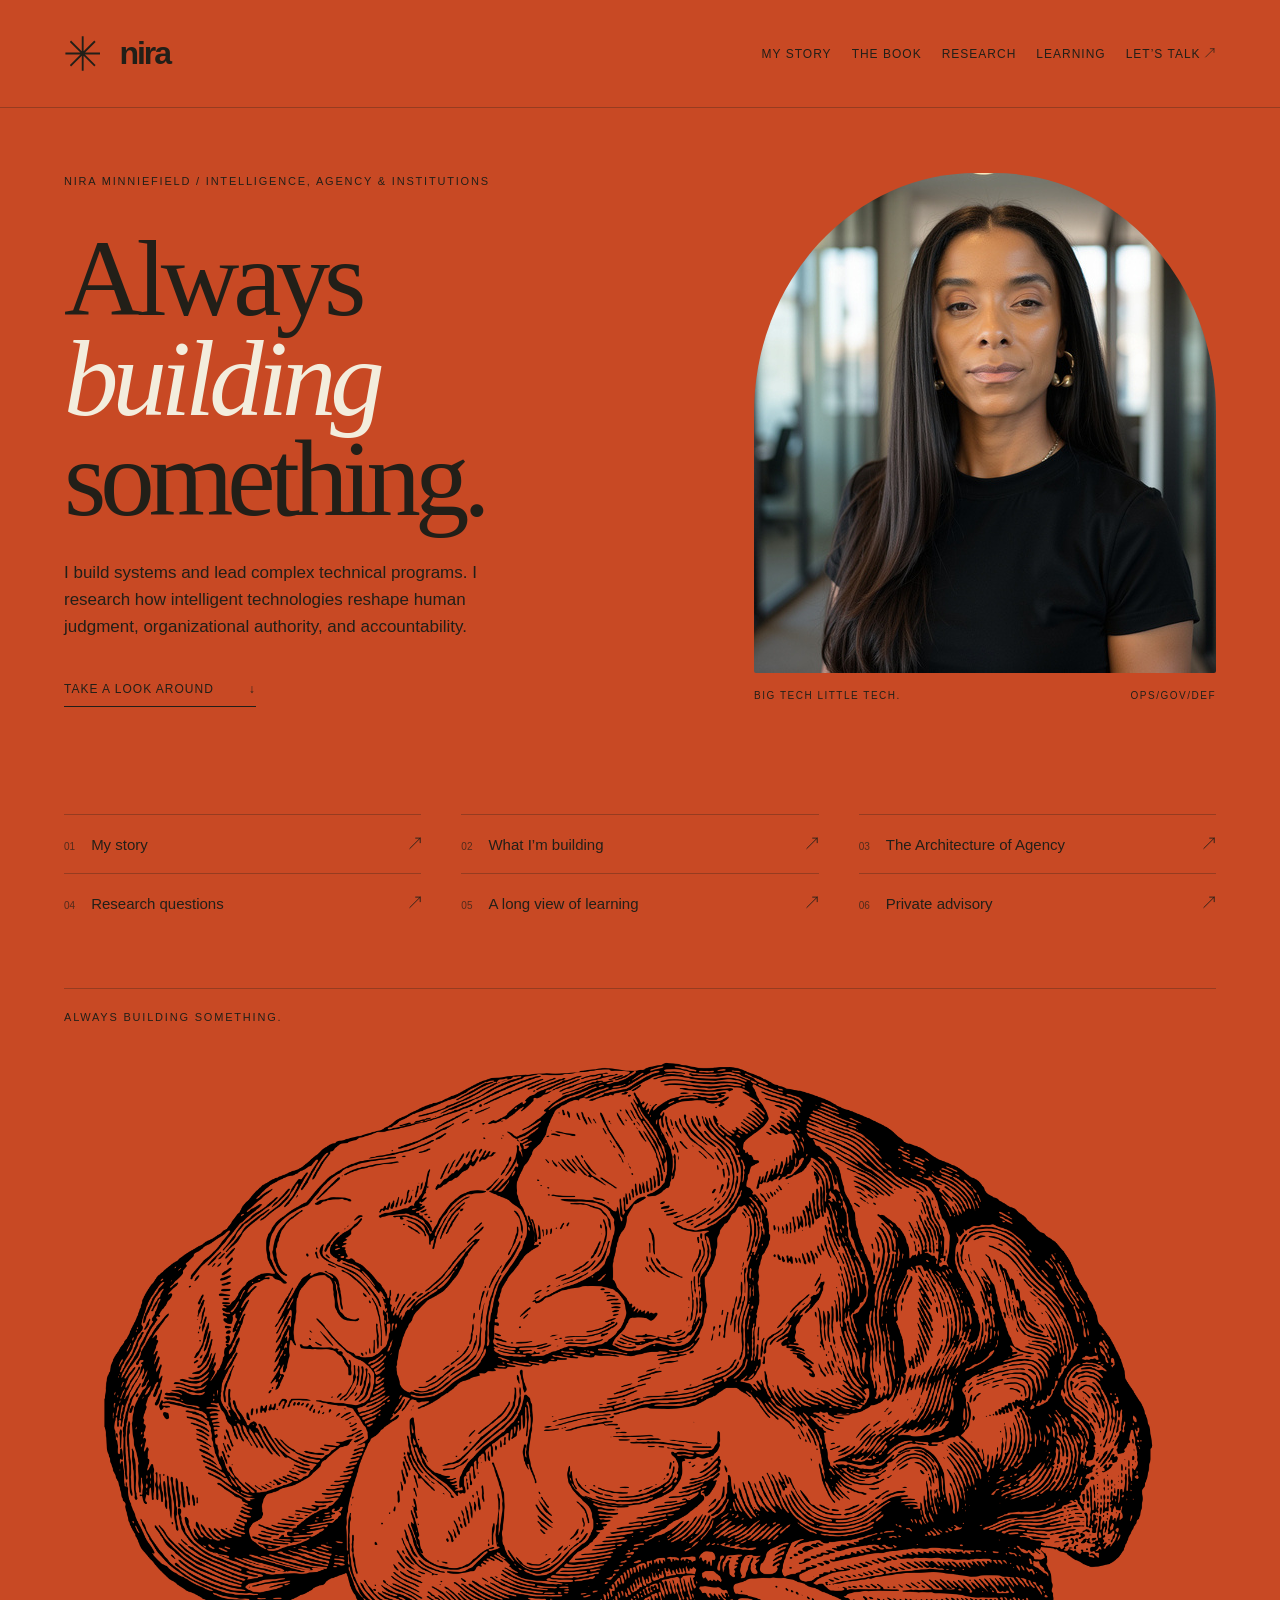
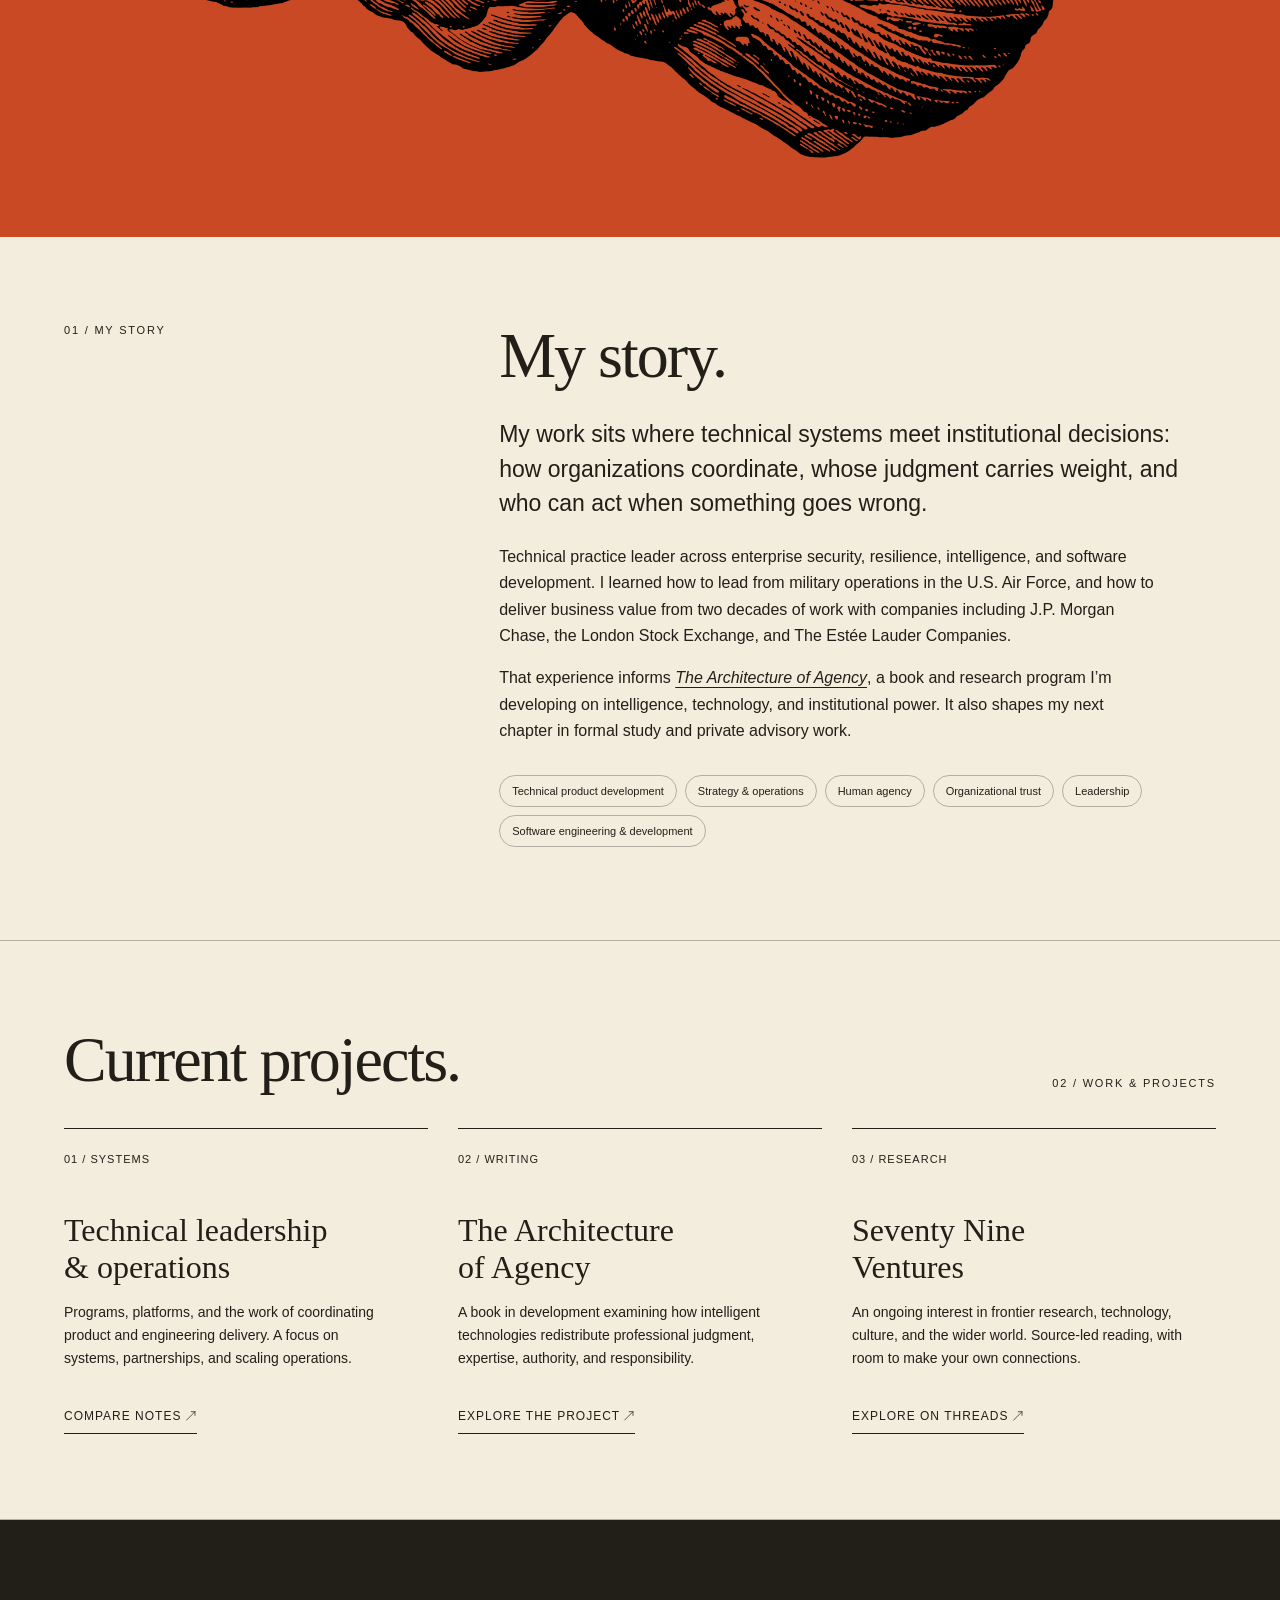
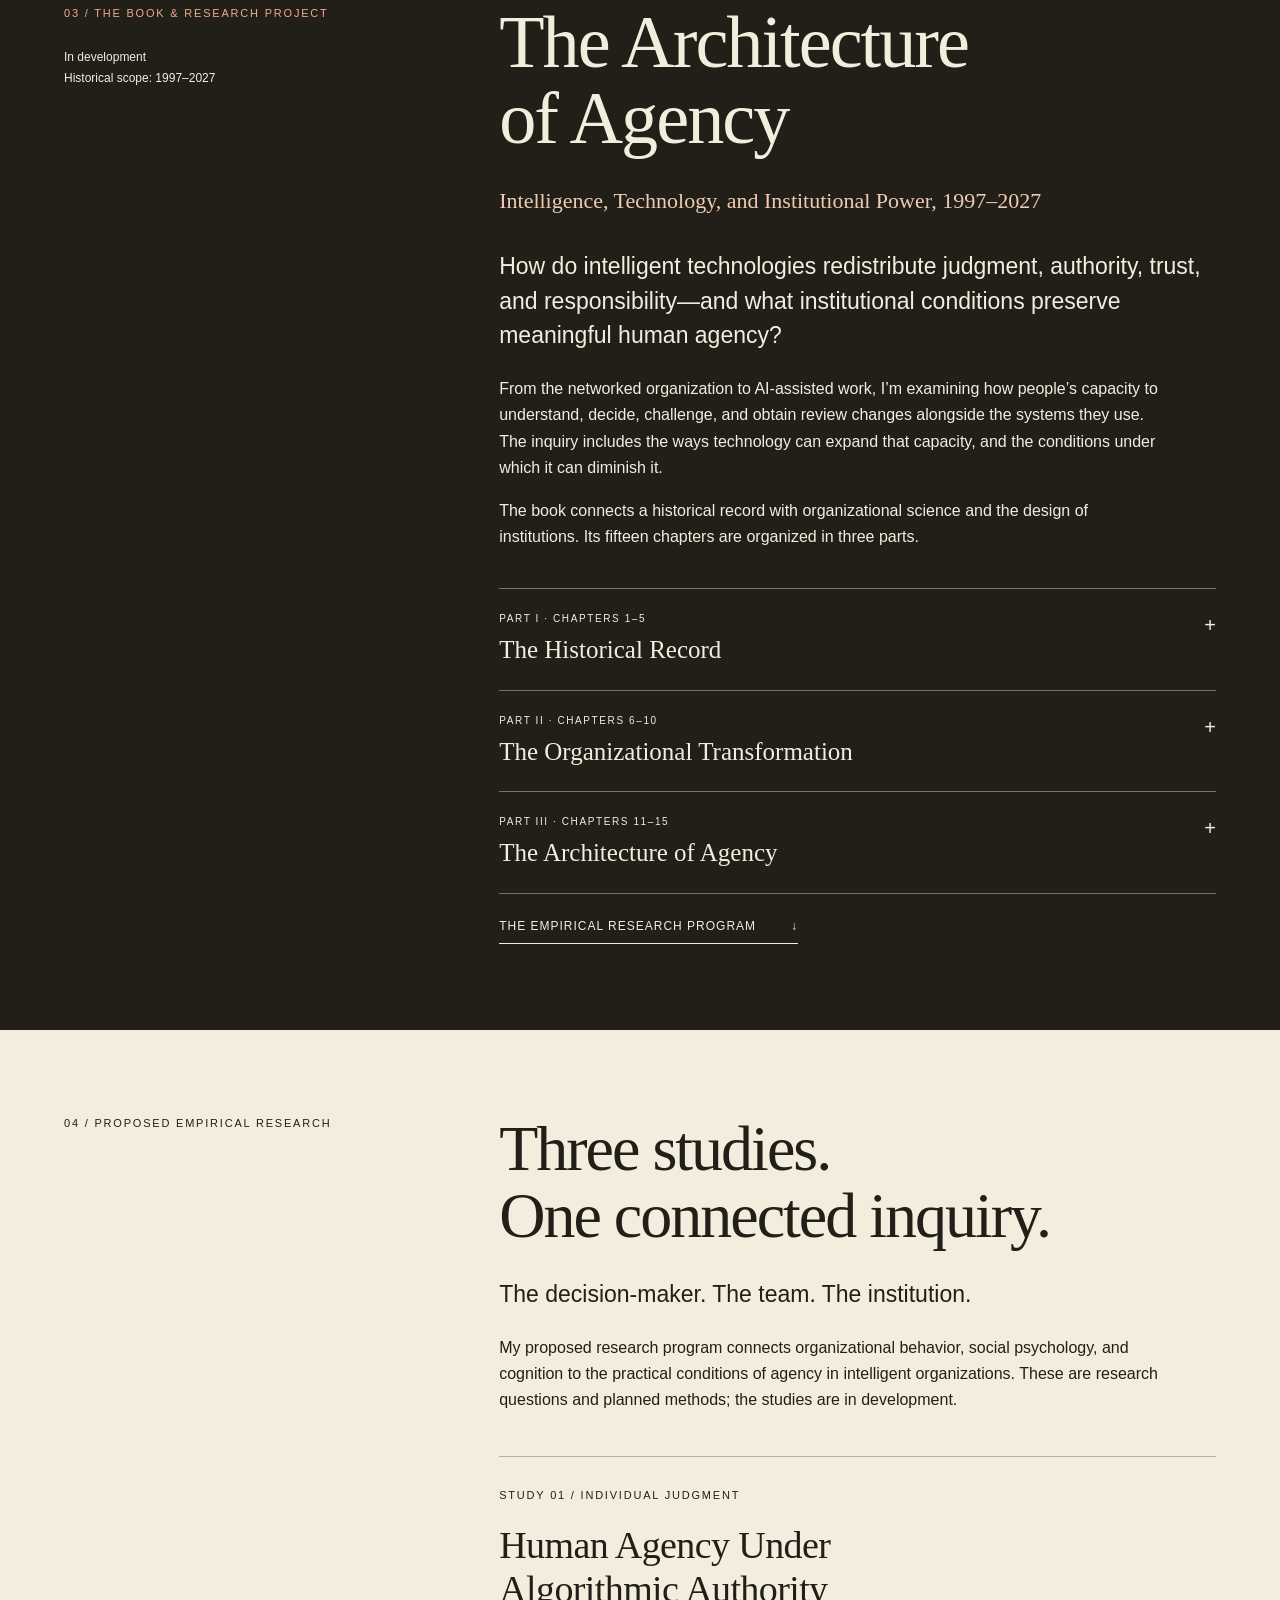
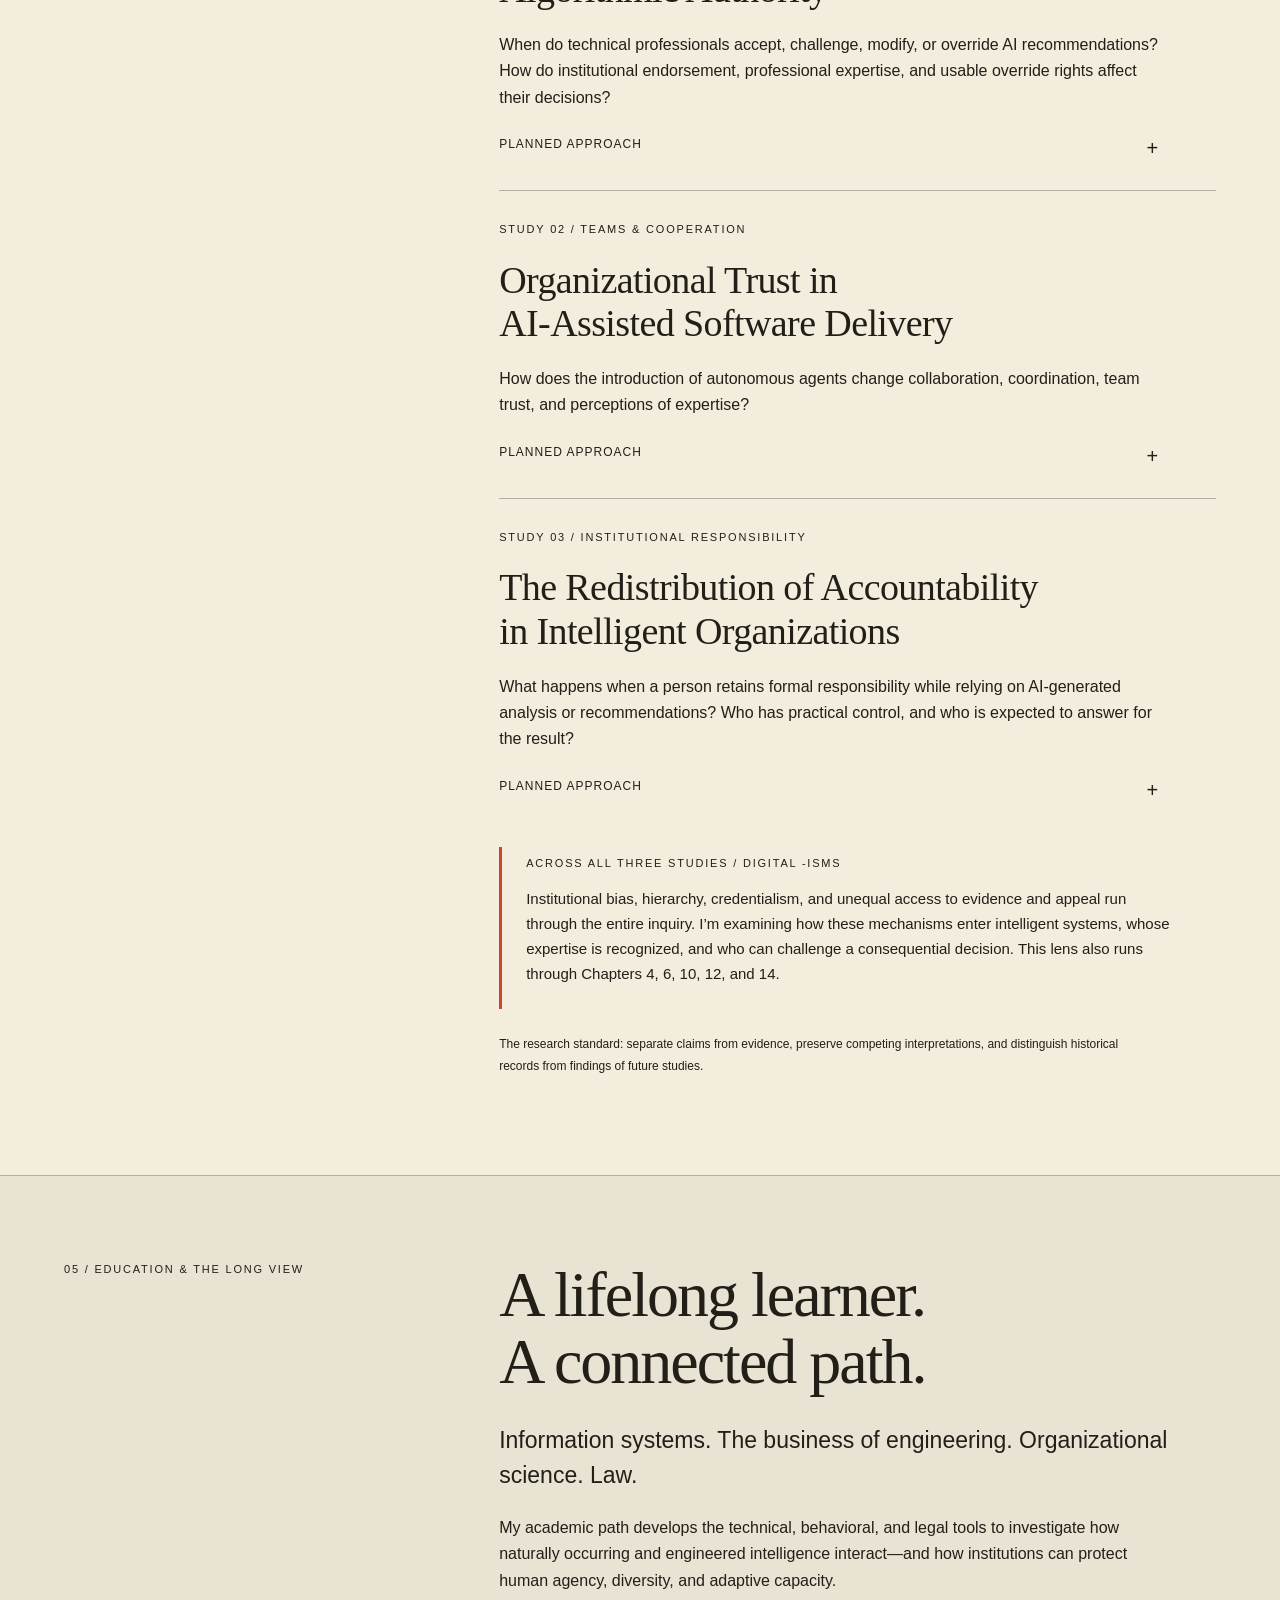
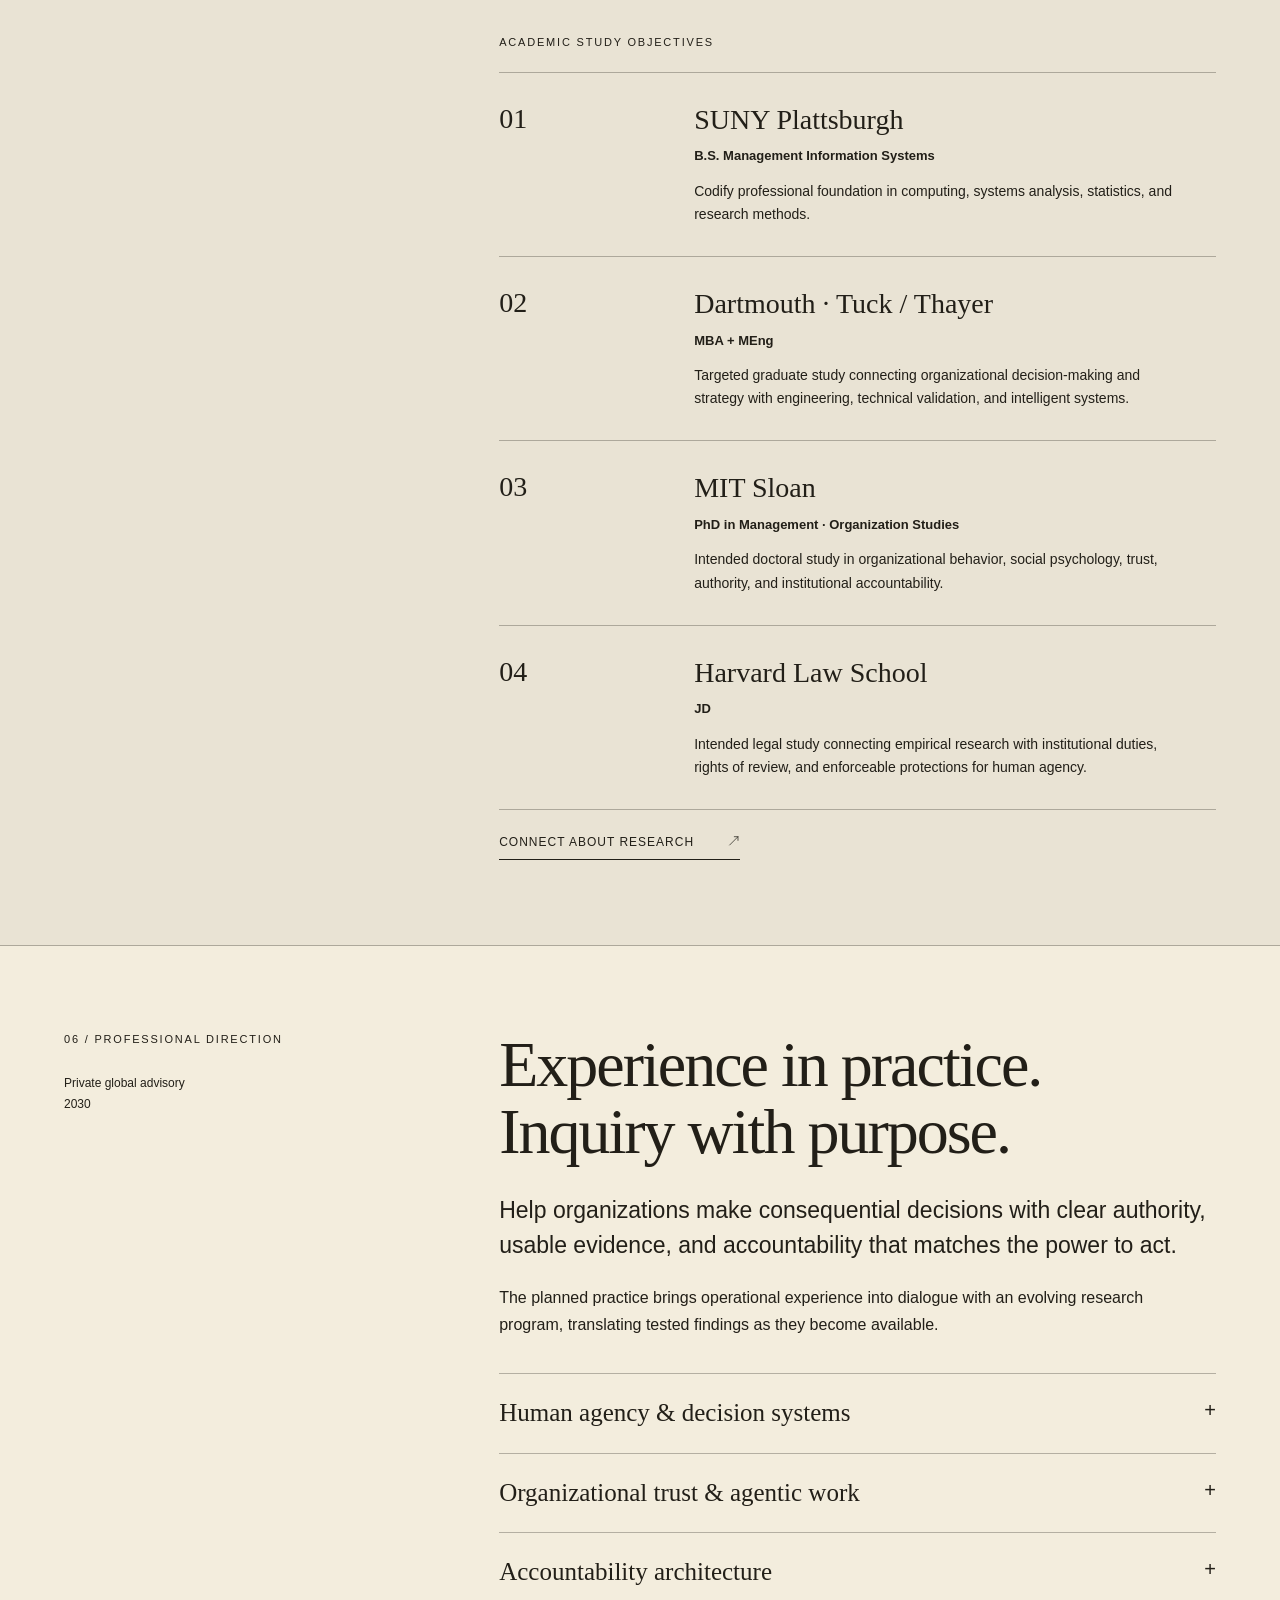
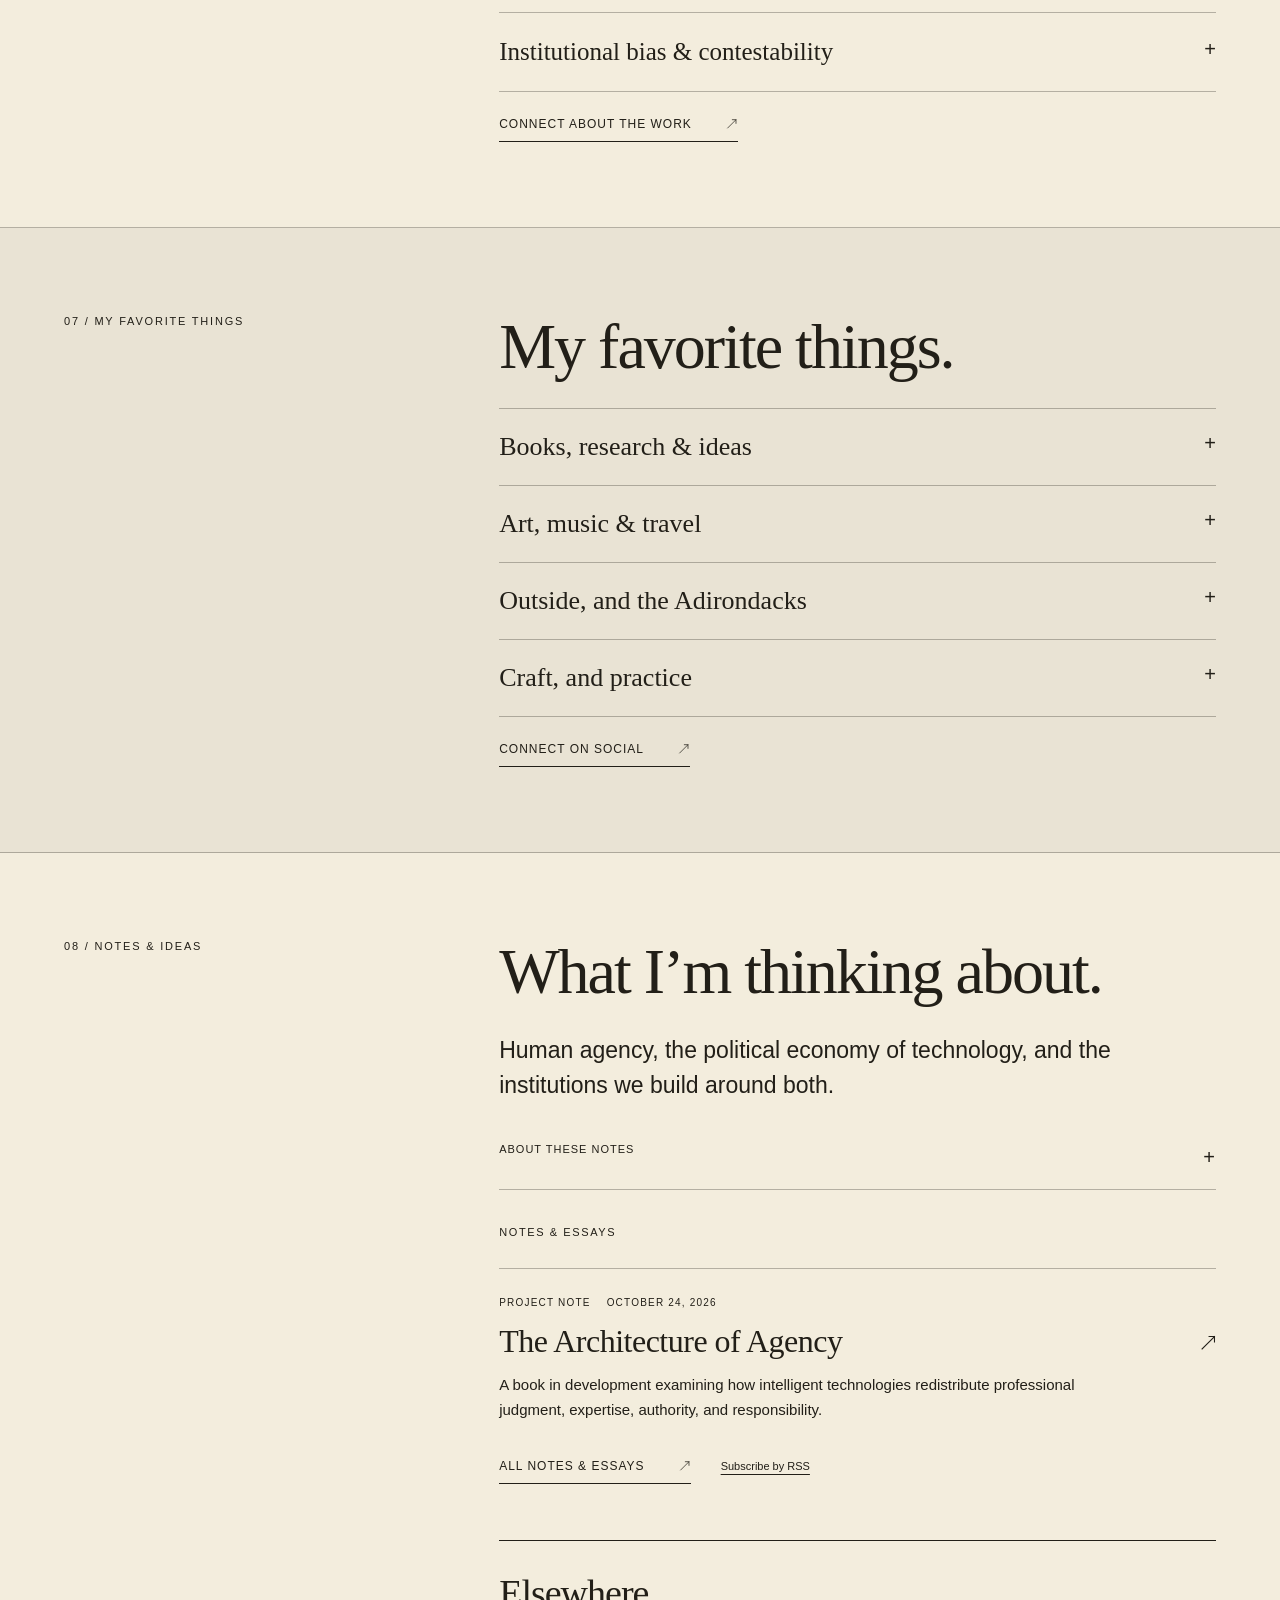
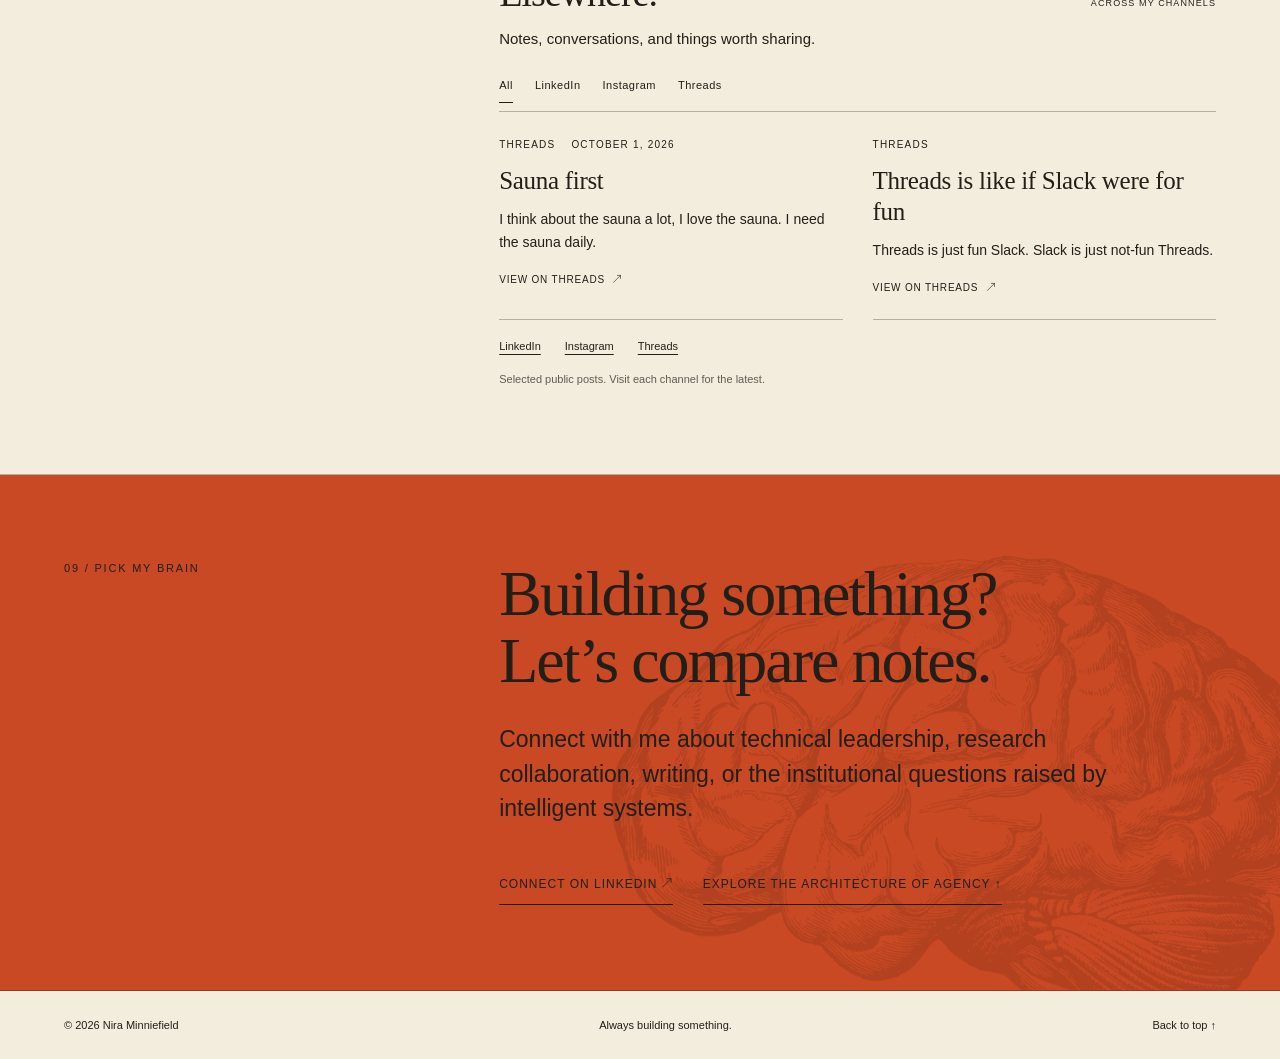
==== commit 2050f96b: "Add lightweight native journal, RSS, and unified selected social feed" ====
--- a/index.html
+++ b/index.html
@@ -10,7 +10,7 @@
 
 /* Fixed monochrome symbols keep mobile browsers from substituting emoji. */
 .site-icon{display:inline-block;width:.8385416667em;height:1em;vertical-align:-.125em;overflow:visible;fill:none;stroke:currentColor;stroke-width:1;stroke-linecap:square;stroke-linejoin:miter;flex-shrink:0}.underlink .site-icon,nav .site-icon{margin-inline-end:1px}.directory a>span:last-child{min-height:calc(1em + 3px)}.star .site-icon{display:block;width:calc(.8381em - 2px);height:1em;stroke-width:2}
-</style></head><body><a class="skip-link" href="#main">Skip to content</a>
+</style><link rel="stylesheet" href="/assets/journal.css"><link rel="alternate" type="application/rss+xml" title="Nira Minniefield — Notes &amp; ideas" href="/notes/feed.xml"></head><body><a class="skip-link" href="#main">Skip to content</a>
 <header id="top"><a class="wordmark" href="#top" aria-label="Nira home"><span class="star" aria-hidden="true"><svg class="site-icon" viewBox="0 0 40 47" aria-hidden="true" focusable="false"><path d="M20 6v35M2.5 23.5h35M7.6 11.1l24.8 24.8M7.6 35.9l24.8-24.8"/></svg></span> nira</a><nav aria-label="Main navigation"><a href="#story">My story</a><a href="#agency">The book</a><a href="#research">Research</a><a href="#education">Learning</a><a href="#connect">Let’s talk <svg class="site-icon" viewBox="0 0 14 16" aria-hidden="true" focusable="false"><path d="M1 13.5 12.5 2M7.5 2h5v5"/></svg></a></nav></header>
 <main id="main"><div class="hero"><div><div class="eyebrow">NIRA MINNIEFIELD / INTELLIGENCE, AGENCY &amp; INSTITUTIONS</div><h1>Always<br><em>building</em><br>something.</h1><p class="intro">I build systems and lead complex technical programs. I research how intelligent technologies reshape human judgment, organizational authority, and accountability.</p><a href="#explore" class="underlink">Take a look around <span>↓</span></a></div><figure class="portrait"><img src="assets/nira.jpg" width="500" height="500" alt="Nira Minniefield"><figcaption><span>BIG TECH LITTLE TECH.</span><span>OPS/GOV/DEF</span></figcaption></figure></div>
 <div class="directory" id="explore" aria-label="Explore">
@@ -72,5 +72,5 @@
 </div><a class="underlink" href="#connect">Connect about the work <span aria-hidden="true"><svg class="site-icon" viewBox="0 0 14 16" aria-hidden="true" focusable="false"><path d="M1 13.5 12.5 2M7.5 2h5v5"/></svg></span></a>
 </div></section>
 <section id="favorites" class="split favorites"><div class="eyebrow">07 / My favorite things</div><div><h2>My favorite things.</h2><div class="rows"><details><summary>Books, research & ideas</summary><p>Independent scholarship, technical research, books, and journals. I’m interested in what people are studying and building before it becomes familiar.</p></details><details><summary>Art, music &amp; travel</summary><p>Theater, museums, independent music, vintage shops, and a good meal. </p></details><details><summary>Outside, and the Adirondacks</summary><p>The Adirondacks: hiking, birding, lakes, and astronomy.</p></details><details><summary>Craft, and practice</summary><p>Practical design, durable materials, and good construction.</p></details></div><a class="underlink" href="https://www.instagram.com/seventynineventures">Connect on social <span aria-hidden="true"><svg class="site-icon" viewBox="0 0 14 16" aria-hidden="true" focusable="false"><path d="M1 13.5 12.5 2M7.5 2h5v5"/></svg></span></a></div></section>
-<section id="notes" class="split"><div class="eyebrow">08 / Notes & ideas</div><div><h2>What I’m thinking about.</h2><p class="large">Human agency, the political economy of technology, and the institutions we build around both.</p><p class="bodycopy">My current writing explores the changing nature of expertise, the commercialization of knowledge, technology governance, and the relationship between public life and private power. <em>The Architecture of Agency</em> provides a longer frame for these questions.</p><p class="bodycopy">Through Seventy Nine Ventures, I also follow frontier research, science, culture, and international affairs—starting with primary sources and keeping fact and interpretation distinct.</p><a href="https://www.instagram.com/seventynineventures/" target="_blank" rel="noopener noreferrer" class="underlink"><span>Follow Seventy Nine Ventures <svg class="site-icon" viewBox="0 0 14 16" aria-hidden="true" focusable="false"><path d="M1 13.5 12.5 2M7.5 2h5v5"/></svg></span></a></div></section>
-<section id="connect" class="conversation split"><div class="eyebrow">09 / Pick my brain</div><div><h2>Building something?<br>Let’s compare notes.</h2><p class="large">Connect with me about technical leadership, research collaboration, writing, or the institutional questions raised by intelligent systems.</p><div id="social"><a class="underlink" href="https://www.linkedin.com/in/niraminniefield" target="_blank" rel="noopener noreferrer"><span>Connect on LinkedIn <svg class="site-icon" viewBox="0 0 14 16" aria-hidden="true" focusable="false"><path d="M1 13.5 12.5 2M7.5 2h5v5"/></svg></span></a><a class="underlink" href="#agency">Explore The Architecture of Agency ↑</a></div></div></section></main><footer><span>©︎ <span id="year">2026</span> Nira Minniefield</span><span>Always building something.</span><a href="#top">Back to top ↑</a></footer><script>document.getElementById('year').textContent=new Date().getFullYear();</script></body></html>
+<section id="notes" class="split"><div class="eyebrow">08 / Notes & ideas</div><div><h2>What I’m thinking about.</h2><p class="large">Human agency, the political economy of technology, and the institutions we build around both.</p><details class="journal-about"><summary>About these notes</summary><p class="bodycopy">My current writing explores the changing nature of expertise, the commercialization of knowledge, technology governance, and the relationship between public life and private power. <em>The Architecture of Agency</em> provides a longer frame for these questions.</p><p class="bodycopy">Through Seventy Nine Ventures, I also follow frontier research, science, culture, and international affairs—starting with primary sources and keeping fact and interpretation distinct.</p></details><!-- JOURNAL:CONTENT --><div class="journal-writing"><div class="journal-label">Notes &amp; essays</div><ol class="journal-post-list"><li class="journal-entry"><div class="journal-meta"><span>Project note</span><span><time datetime="2026-10-24">October 24, 2026</time></span></div><h3><a href="/notes/the-architecture-of-agency/"><span>The Architecture of Agency</span><svg class="site-icon" viewBox="0 0 14 16" aria-hidden="true" focusable="false"><path d="M1 13.5 12.5 2M7.5 2h5v5"/></svg></a></h3><p>A book in development examining how intelligent technologies redistribute professional judgment, expertise, authority, and responsibility.</p></li></ol><div class="journal-actions"><a class="underlink" href="/notes/">All notes &amp; essays <span aria-hidden="true"><svg class="site-icon" viewBox="0 0 14 16" aria-hidden="true" focusable="false"><path d="M1 13.5 12.5 2M7.5 2h5v5"/></svg></span></a><a class="journal-rss" href="/notes/feed.xml">Subscribe by RSS</a></div></div><div class="elsewhere" id="elsewhere" data-social-feed><div class="elsewhere-heading"><h3>Elsewhere.</h3><span class="journal-label">Across my channels</span></div><p class="feed-intro">Notes, conversations, and things worth sharing.</p><div class="feed-filters" data-feed-filters role="group" aria-label="Filter posts by channel" hidden><button type="button" data-channel="all" aria-pressed="true">All</button><button type="button" data-channel="linkedin" aria-pressed="false">LinkedIn</button><button type="button" data-channel="instagram" aria-pressed="false">Instagram</button><button type="button" data-channel="threads" aria-pressed="false">Threads</button></div><p class="journal-sr-only" aria-live="polite" aria-atomic="true" data-feed-count>2 selected posts</p><div class="social-post-list"><article class="social-post" data-post-channel="threads"><div class="journal-meta"><span>Threads</span><time datetime="2026-10-01">October 1, 2026</time></div><h4><a href="https://www.threads.com/%40seventynineventures/post/Dd8uQpPld7v/sauna-first" target="_blank" rel="noopener noreferrer">Sauna first</a></h4><p>I think about the sauna a lot, I love the sauna. I need the sauna daily.</p><a class="social-original" href="https://www.threads.com/%40seventynineventures/post/Dd8uQpPld7v/sauna-first" target="_blank" rel="noopener noreferrer">View on Threads <svg class="site-icon" viewBox="0 0 14 16" aria-hidden="true" focusable="false"><path d="M1 13.5 12.5 2M7.5 2h5v5"/></svg></a></article><article class="social-post" data-post-channel="threads"><div class="journal-meta"><span>Threads</span></div><h4><a href="https://www.threads.com/%40seventynineventures/post/Dd88VbSFcnw/threads-is-like-if-slack-were-for-fun/" target="_blank" rel="noopener noreferrer">Threads is like if Slack were for fun</a></h4><p>Threads is just fun Slack. Slack is just not-fun Threads.</p><a class="social-original" href="https://www.threads.com/%40seventynineventures/post/Dd88VbSFcnw/threads-is-like-if-slack-were-for-fun/" target="_blank" rel="noopener noreferrer">View on Threads <svg class="site-icon" viewBox="0 0 14 16" aria-hidden="true" focusable="false"><path d="M1 13.5 12.5 2M7.5 2h5v5"/></svg></a></article></div><p class="social-fallback" data-fallback-channel="linkedin" hidden>Find more on <a href="https://www.linkedin.com/in/niraminniefield" target="_blank" rel="noopener noreferrer">LinkedIn</a>.</p><p class="social-fallback" data-fallback-channel="instagram" hidden>Find more on <a href="https://www.instagram.com/seventynineventures" target="_blank" rel="noopener noreferrer">Instagram</a>.</p><p class="social-fallback" data-fallback-channel="threads" hidden>Find more on <a href="https://www.threads.net/@seventynineventures" target="_blank" rel="noopener noreferrer">Threads</a>.</p><div class="social-profile-links" aria-label="Social profiles"><a href="https://www.linkedin.com/in/niraminniefield" target="_blank" rel="noopener noreferrer">LinkedIn</a><a href="https://www.instagram.com/seventynineventures" target="_blank" rel="noopener noreferrer">Instagram</a><a href="https://www.threads.net/@seventynineventures" target="_blank" rel="noopener noreferrer">Threads</a></div><p class="feed-caption">Selected public posts. Visit each channel for the latest.</p></div></div></section>
+<section id="connect" class="conversation split"><div class="eyebrow">09 / Pick my brain</div><div><h2>Building something?<br>Let’s compare notes.</h2><p class="large">Connect with me about technical leadership, research collaboration, writing, or the institutional questions raised by intelligent systems.</p><div id="social"><a class="underlink" href="https://www.linkedin.com/in/niraminniefield" target="_blank" rel="noopener noreferrer"><span>Connect on LinkedIn <svg class="site-icon" viewBox="0 0 14 16" aria-hidden="true" focusable="false"><path d="M1 13.5 12.5 2M7.5 2h5v5"/></svg></span></a><a class="underlink" href="#agency">Explore The Architecture of Agency ↑</a></div></div></section></main><footer><span>©︎ <span id="year">2026</span> Nira Minniefield</span><span>Always building something.</span><a href="#top">Back to top ↑</a></footer><script>document.getElementById('year').textContent=new Date().getFullYear();</script><script src="/assets/journal.js" defer></script></body></html>
--- a/assets/journal.css
+++ b/assets/journal.css
@@ -0,0 +1,73 @@
+/* The journal extends the existing typography and colors without changing the home page layout. */
+.journal-label{font-size:11px;letter-spacing:1.6px;text-transform:uppercase;line-height:1.6}
+.journal-post-list{list-style:none;padding:0;margin:26px 0 0}
+.journal-entry{border-top:1px solid var(--line);padding:25px 0}
+.journal-meta{display:flex;flex-wrap:wrap;gap:8px 16px;font-family:Arial,Helvetica,sans-serif;font-size:10px;letter-spacing:1.2px;text-transform:uppercase;line-height:1.7}
+.journal-entry h3{font-family:Georgia,serif;font-size:32px;font-weight:400;line-height:1.18;letter-spacing:-.5px;margin:12px 0}
+.journal-entry h3 a{display:flex;justify-content:space-between;gap:20px;align-items:baseline}
+.journal-entry h3 a .site-icon{font-size:18px;flex:none}
+.journal-entry h3 a:hover span{text-decoration:underline;text-underline-offset:5px}
+.journal-entry p{font-size:15px;line-height:1.65;max-width:640px;margin:0}
+.journal-actions{display:flex;flex-wrap:wrap;gap:10px 30px;align-items:baseline}
+.journal-actions .underlink{margin-top:12px}
+.journal-rss{font-size:11px;text-decoration:underline;text-underline-offset:4px}
+.journal-writing{margin-top:34px}
+.journal-about{padding:15px 0;margin-top:20px}
+.journal-about summary{font-family:Arial,Helvetica,sans-serif;font-size:11px;line-height:1.7;letter-spacing:1px;text-transform:uppercase;gap:20px}
+.journal-about .bodycopy{font-size:14px}
+.elsewhere{margin-top:56px;padding-top:30px;border-top:1px solid var(--ink)}
+.elsewhere-heading{display:flex;justify-content:space-between;align-items:baseline;gap:16px}
+.elsewhere h3{font-family:Georgia,serif;font-size:38px;font-weight:400;letter-spacing:-1px;margin:0}
+.elsewhere-heading .journal-label{font-size:9px;letter-spacing:1.1px}
+.elsewhere p.feed-intro{font-size:15px;margin:12px 0 18px}
+.feed-filters{display:flex;flex-wrap:wrap;gap:8px 22px;border-bottom:1px solid var(--line);padding-bottom:8px}
+.feed-filters button{appearance:none;border:0;border-bottom:1px solid transparent;background:none;color:inherit;padding:7px 0;font-family:Arial,Helvetica,sans-serif;font-size:11px;line-height:1.6;letter-spacing:.5px;cursor:pointer}
+.feed-filters button[aria-pressed="true"]{border-bottom-color:currentColor}
+.feed-filters button:hover{opacity:.65}
+.social-post-list{display:grid;grid-template-columns:repeat(2,minmax(0,1fr));gap:0 30px}
+.social-post{min-width:0;border-bottom:1px solid var(--line);padding:24px 0}
+.social-post h4{font-family:Georgia,serif;font-size:25px;font-weight:400;letter-spacing:-.3px;line-height:1.25;margin:12px 0}
+.social-post h4 a:hover{text-decoration:underline;text-underline-offset:4px}
+.social-post p{font-size:14px;line-height:1.65;margin:0 0 15px}
+.social-post .social-original{font-size:10px;text-transform:uppercase;letter-spacing:.8px}
+.social-original .site-icon{margin-left:5px}
+.social-profile-links{display:flex;flex-wrap:wrap;gap:12px 24px;margin-top:20px;font-size:11px}
+.social-profile-links a{text-decoration:underline;text-underline-offset:4px}
+.feed-caption{font-size:11px;line-height:1.7;opacity:.7;margin:18px 0 0}
+.social-fallback{padding:24px 0;border-bottom:1px solid var(--line);font-size:15px;line-height:1.7}
+.social-fallback a{text-decoration:underline;text-underline-offset:4px}
+.elsewhere [hidden]{display:none!important}
+.journal-sr-only{position:absolute;width:1px;height:1px;padding:0;margin:-1px;overflow:hidden;clip-path:inset(50%);white-space:nowrap;border:0}
+/* Standalone archive and article pages. */
+.journal-page{--orange:#c84924;--ink:#221f18;--paper:#f3eddd;--line:rgba(34,31,24,.3);margin:0;background:var(--paper);color:var(--ink);font-family:Arial,Helvetica,sans-serif}
+.journal-page *{box-sizing:border-box}
+.journal-page a{color:inherit;text-decoration:none}
+.journal-page a:focus-visible{outline:3px solid currentColor;outline-offset:6px}
+.journal-page .journal-header{background:var(--orange);padding:30px 5vw;display:flex;align-items:center;justify-content:space-between;gap:25px;border-bottom:1px solid var(--line)}
+.journal-page .wordmark{font-size:32px;font-weight:700;letter-spacing:-2px;display:flex;gap:18px;align-items:center}
+.journal-page .star{font-size:47px;font-weight:400;line-height:1}
+.journal-page .site-icon{display:inline-block;width:.8385416667em;height:1em;vertical-align:-.125em;overflow:visible;fill:none;stroke:currentColor;stroke-width:1;stroke-linecap:square;stroke-linejoin:miter;flex-shrink:0}
+.journal-page .star .site-icon{display:block;width:calc(.8381em - 2px);height:1em;stroke-width:2}
+.journal-page .journal-nav{display:flex;gap:25px;font-size:11px;text-transform:uppercase;letter-spacing:1px}
+.journal-page .journal-nav a:hover{text-decoration:underline;text-underline-offset:4px}
+.journal-page .skip-link{position:fixed;top:-100px;left:20px;z-index:10;background:var(--paper);padding:14px 20px}
+.journal-page .skip-link:focus{top:12px}
+.journal-main{max-width:900px;margin:0 auto;padding:76px 5vw 85px}
+.journal-main h1{font-family:Georgia,serif;font-size:clamp(44px,6.8vw,78px);font-weight:400;line-height:1.04;letter-spacing:-2px;margin:24px 0 28px}
+.journal-main .archive-intro{font-size:20px;line-height:1.6;max-width:650px;margin-bottom:36px}
+.journal-main .journal-entry h3{font-size:36px}
+.article-header{border-bottom:1px solid var(--line);padding-bottom:28px;margin-bottom:34px}
+.article-header .article-byline{font-size:12px;margin-top:24px}
+.article-body{font-family:Georgia,serif;font-size:20px;line-height:1.75}
+.article-body p{margin:0 0 25px}
+.article-body .article-deck{font-size:24px;line-height:1.45;margin-bottom:32px}
+.article-body h2{font-size:34px;font-weight:400;line-height:1.2;letter-spacing:-.6px;margin:45px 0 22px}
+.article-body h3{font-size:27px;font-weight:400;line-height:1.25;margin:34px 0 18px}
+.article-body a{text-decoration:underline;text-underline-offset:5px}
+.article-body blockquote{border-left:2px solid var(--orange);margin:30px 0;padding-left:24px}
+.article-body img{display:block;max-width:100%;height:auto}
+.article-footer{display:flex;gap:20px;flex-wrap:wrap;justify-content:space-between;padding-top:32px;margin-top:45px;border-top:1px solid var(--line);font-size:12px}
+.article-footer a,.journal-page .journal-rss{text-decoration:underline;text-underline-offset:4px}
+.journal-page footer{padding:28px 5vw;border-top:1px solid var(--line);display:flex;justify-content:space-between;gap:20px;flex-wrap:wrap;font-size:11px}
+@media(max-width:760px){.journal-entry h3{font-size:28px}.social-post-list{grid-template-columns:1fr}.elsewhere h3{font-size:34px}.elsewhere-heading{align-items:flex-start;flex-direction:column;gap:8px}.feed-filters{gap:8px 20px}.journal-page .journal-header{padding:22px 6vw}.journal-page .wordmark{font-size:27px;gap:10px}.journal-page .star{font-size:38px}.journal-page .journal-nav{font-size:9px;gap:16px}.journal-main{padding:50px 6vw 60px}.journal-main h1{letter-spacing:-1.5px}.journal-main .journal-entry h3{font-size:30px}.article-body{font-size:19px;line-height:1.75}.article-body .article-deck{font-size:22px}.article-body h2{font-size:30px}.article-body h3{font-size:25px}.journal-page footer{padding:25px 6vw}}
+@media(prefers-reduced-motion:reduce){.journal-page{scroll-behavior:auto}}
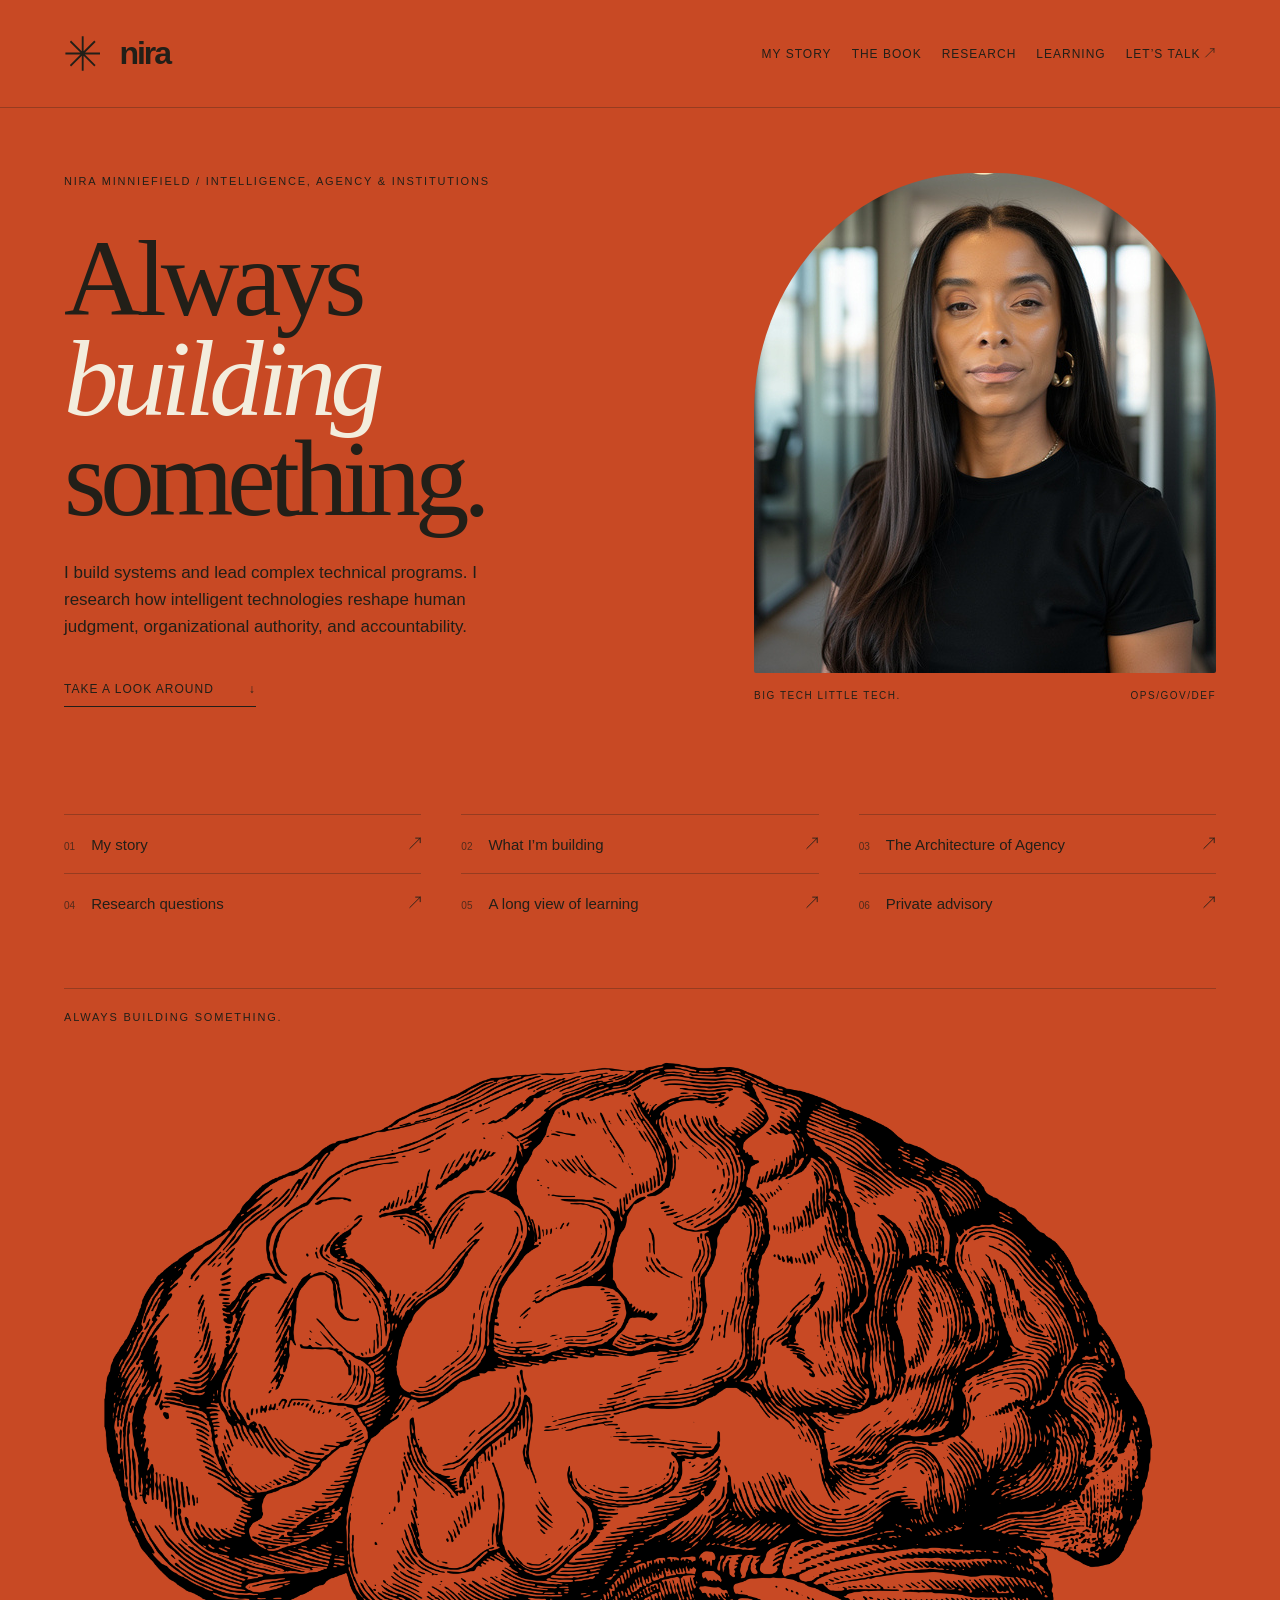
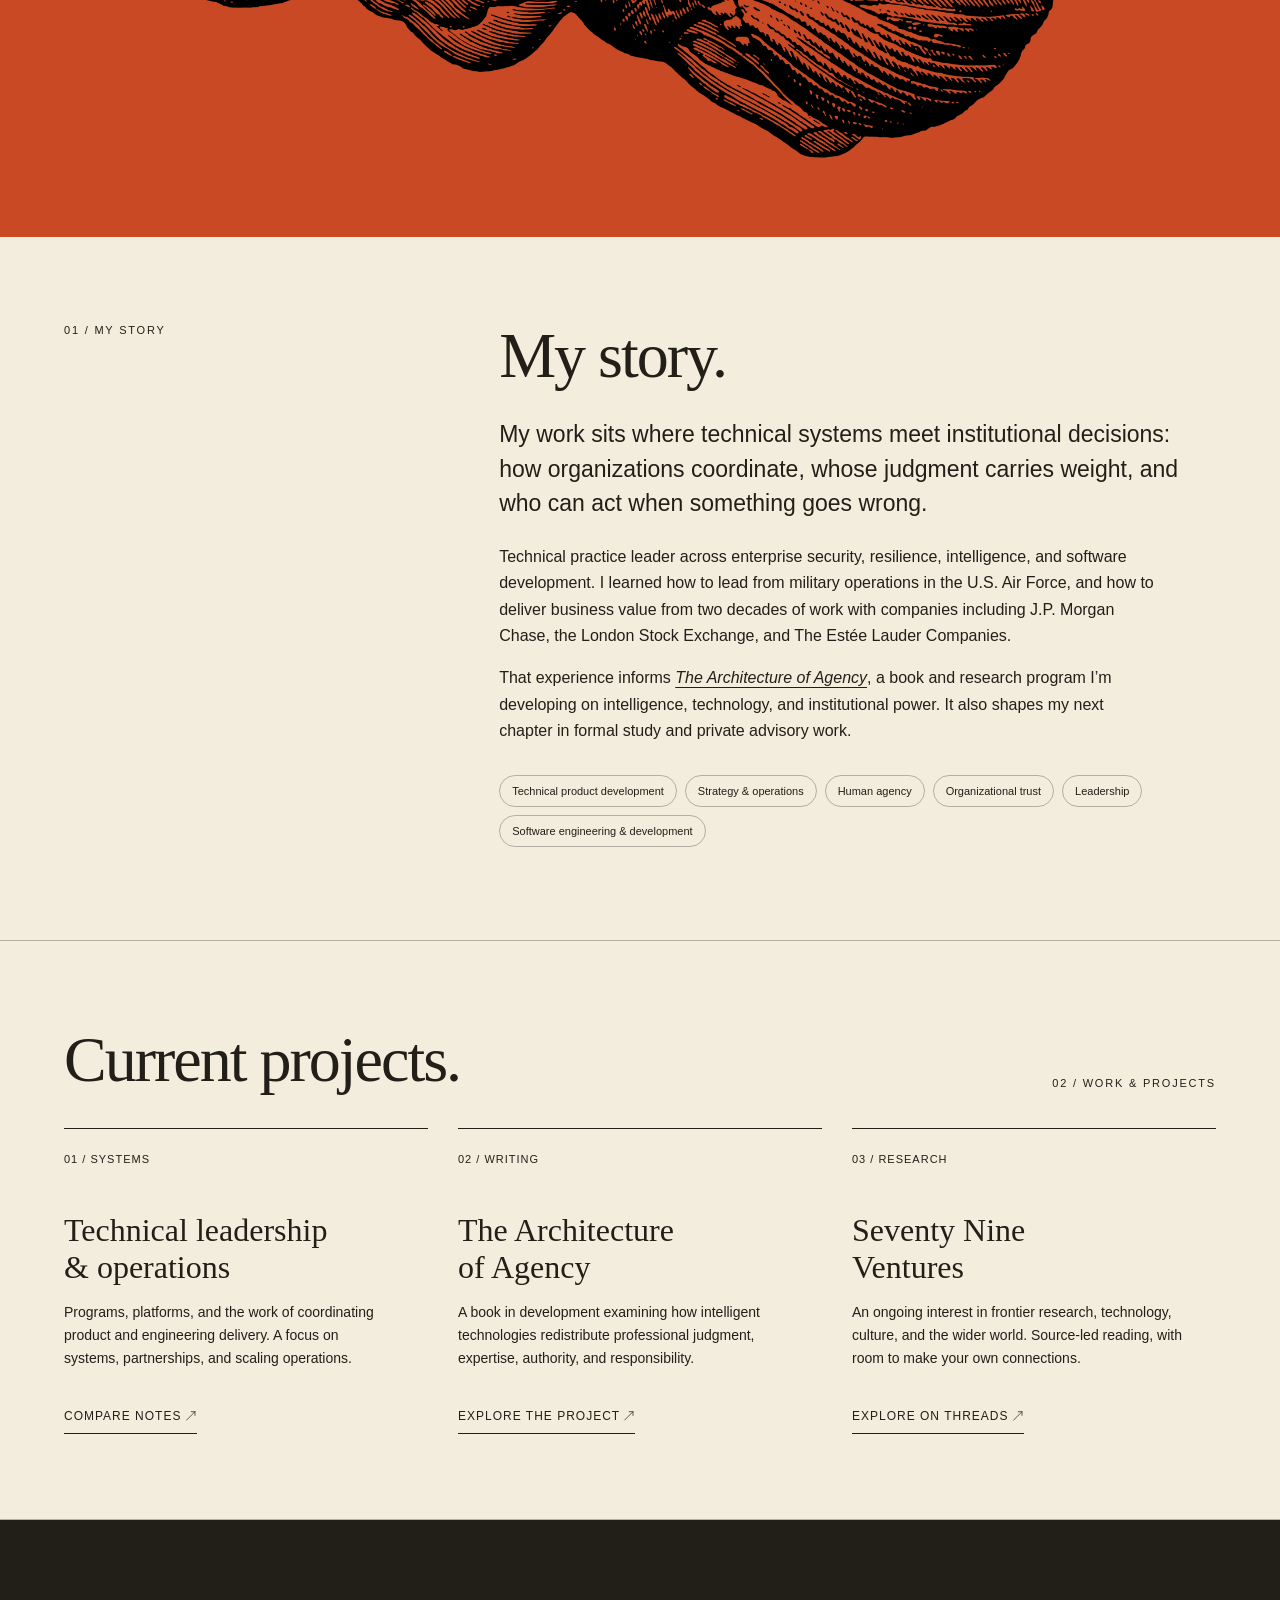
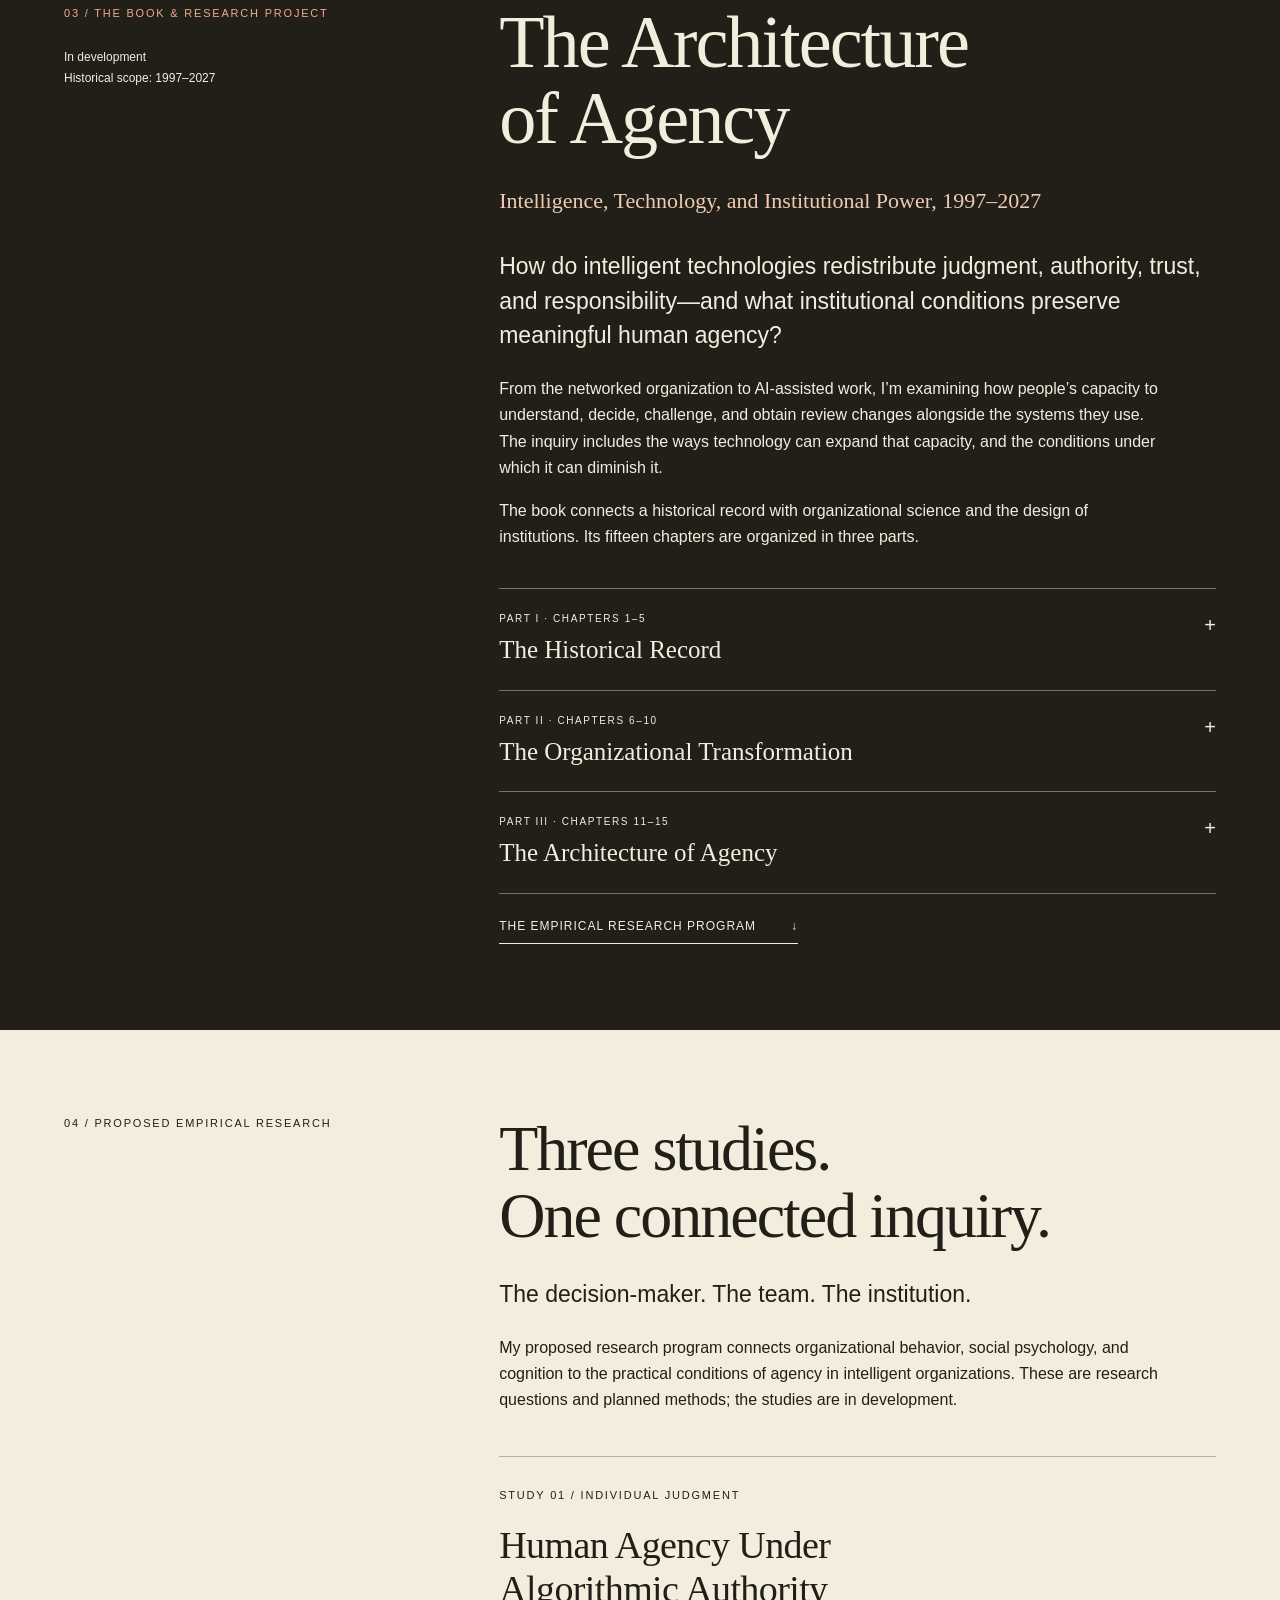
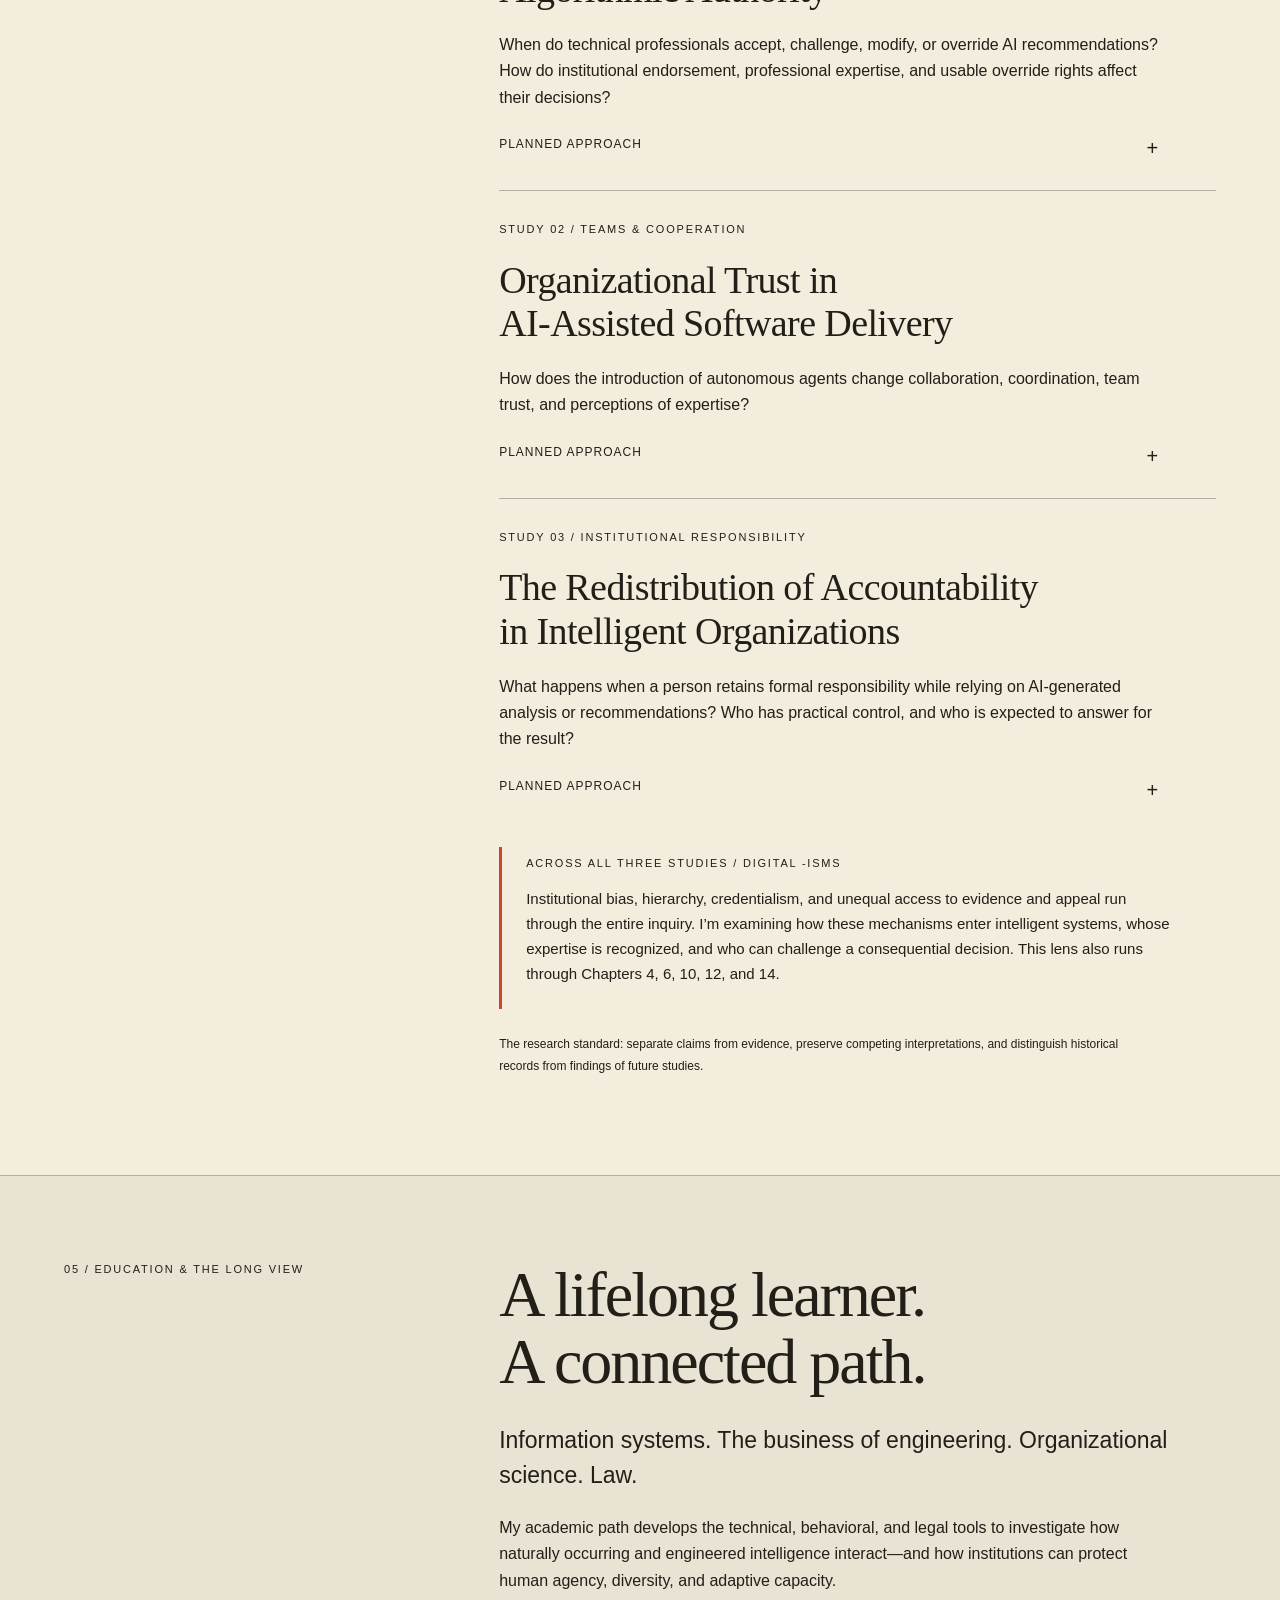
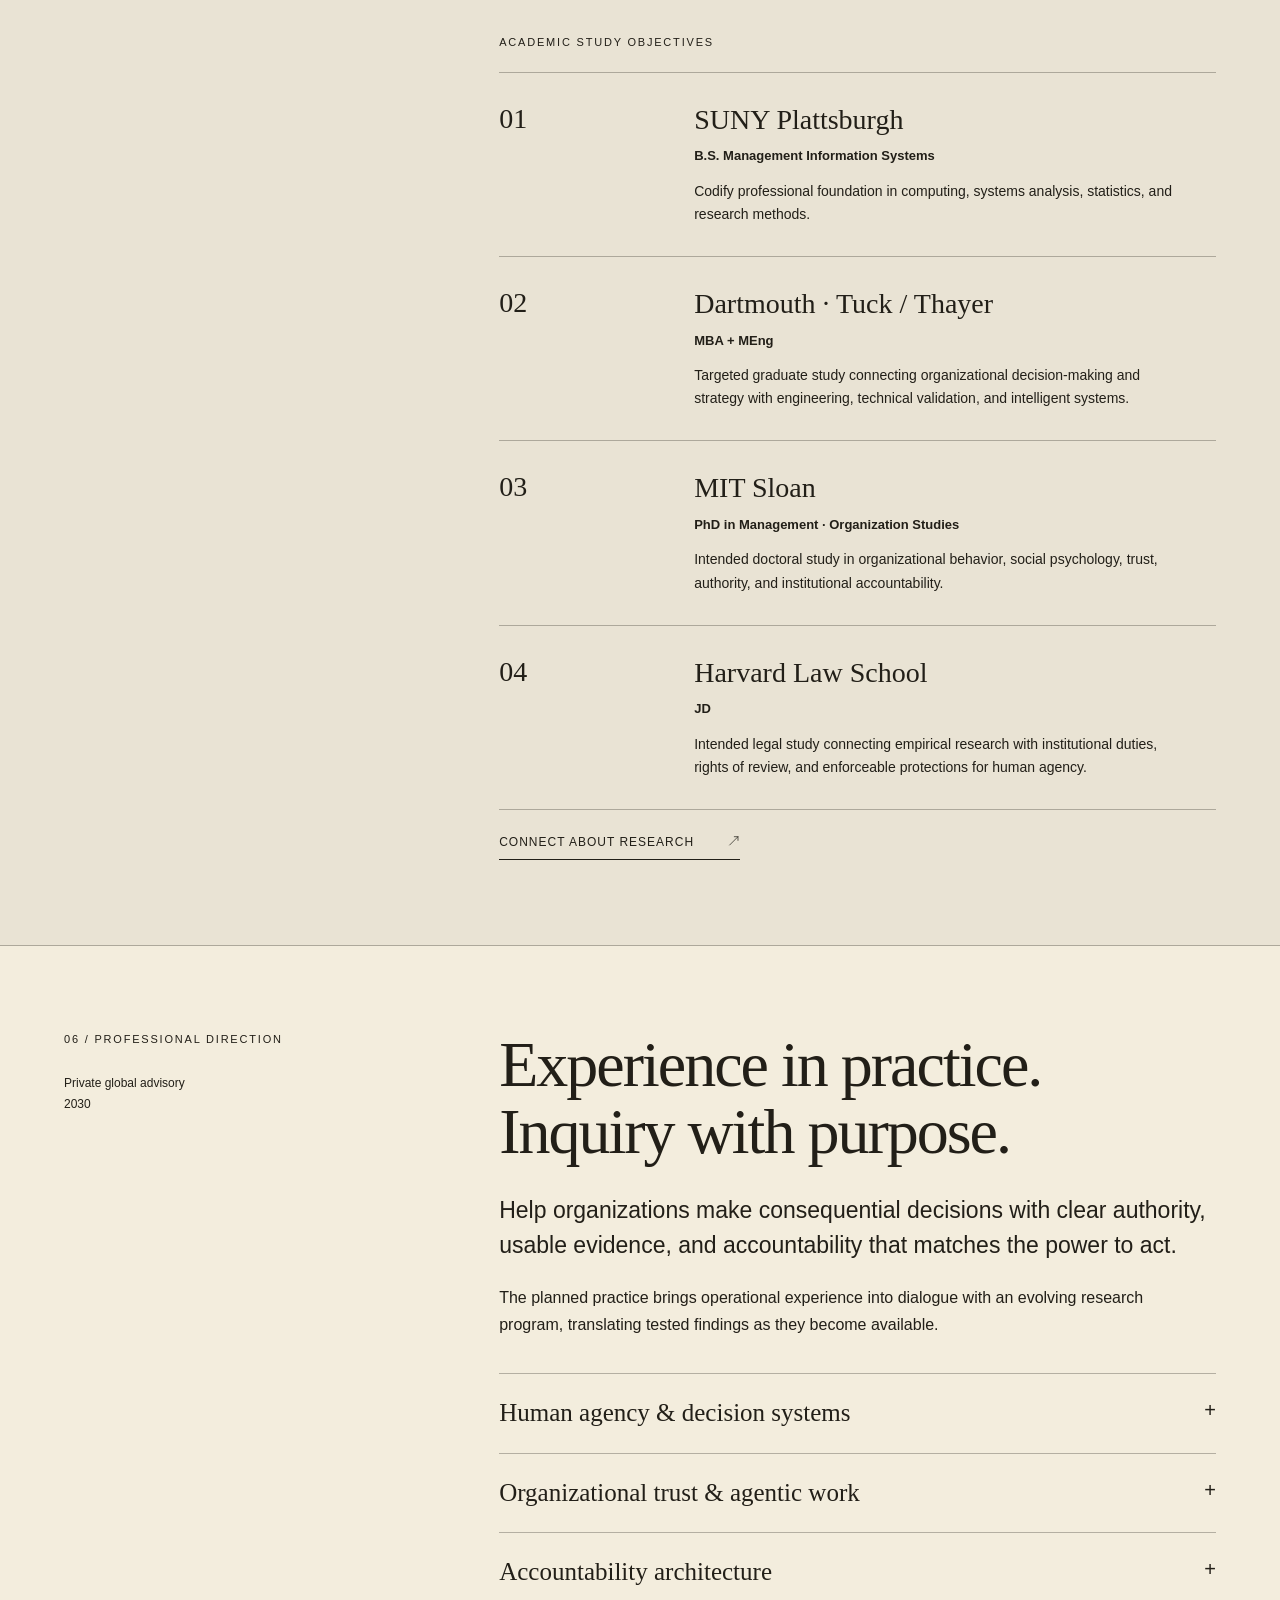
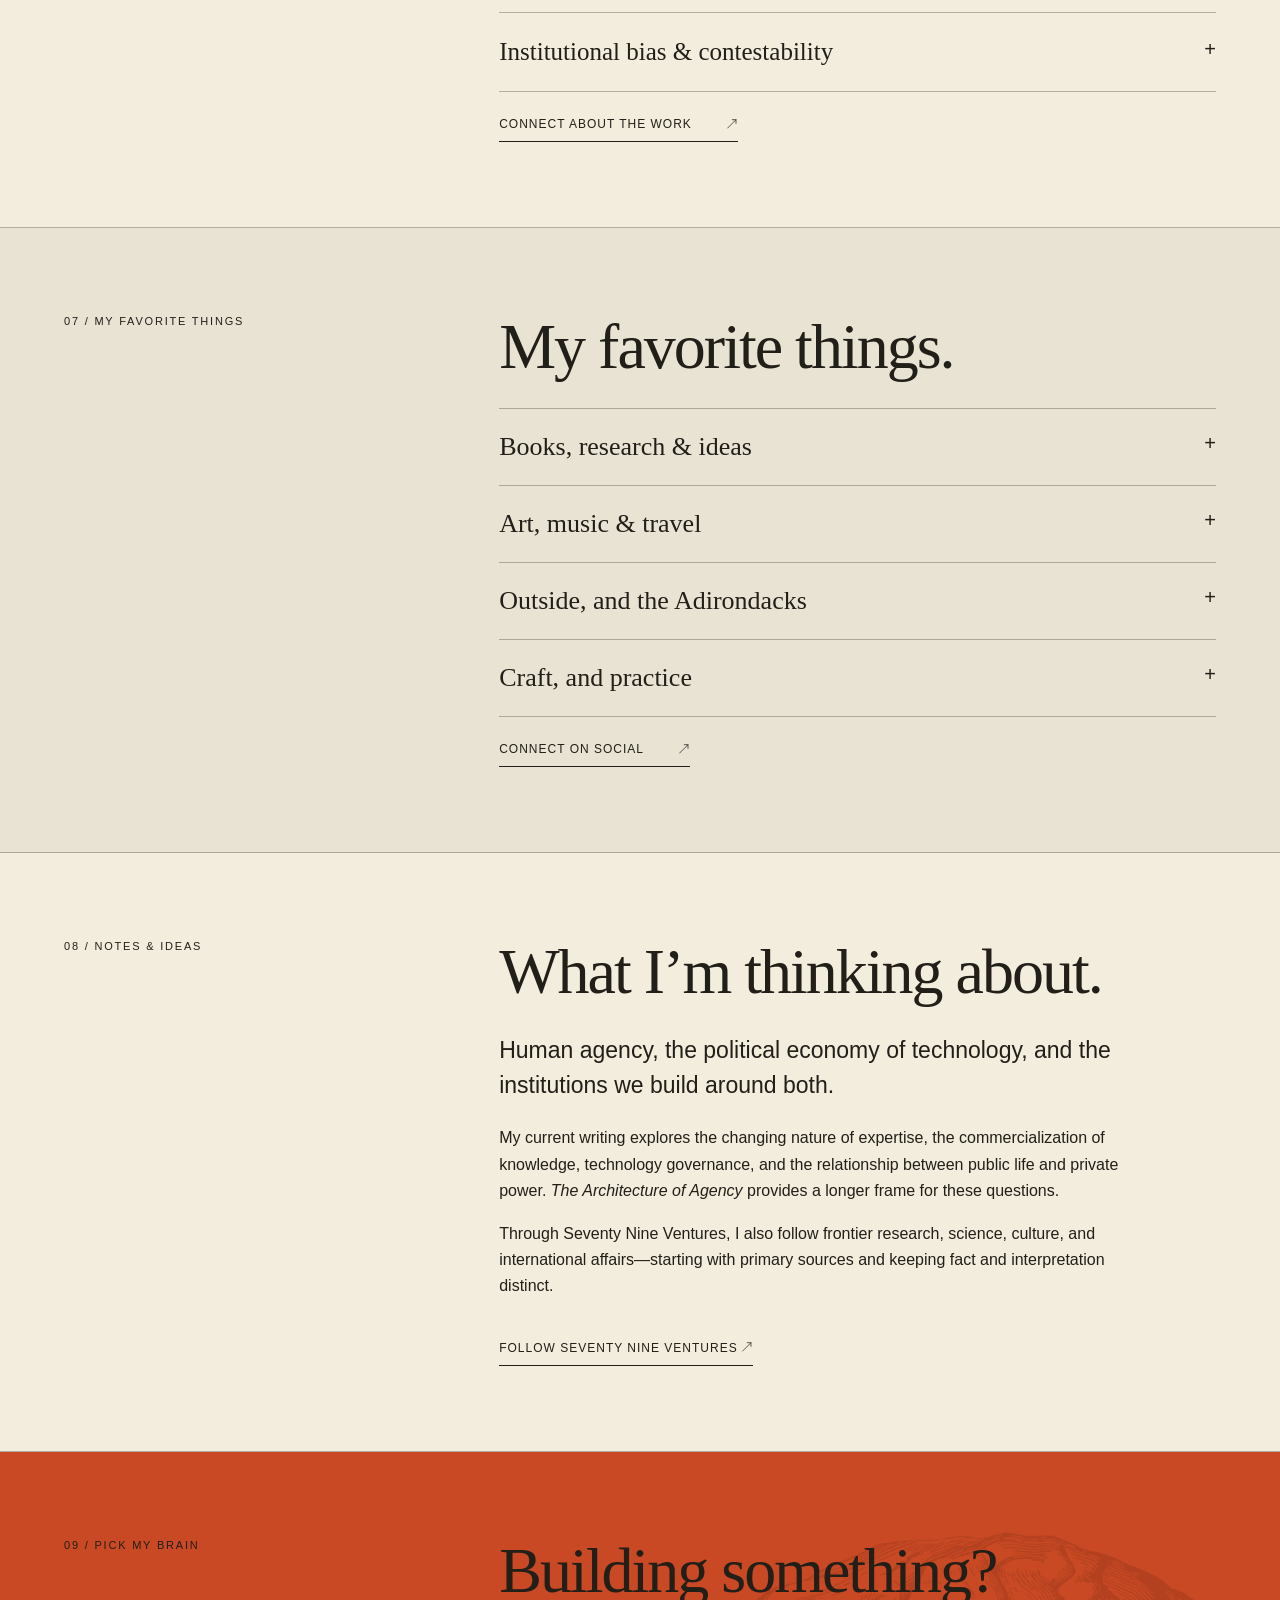
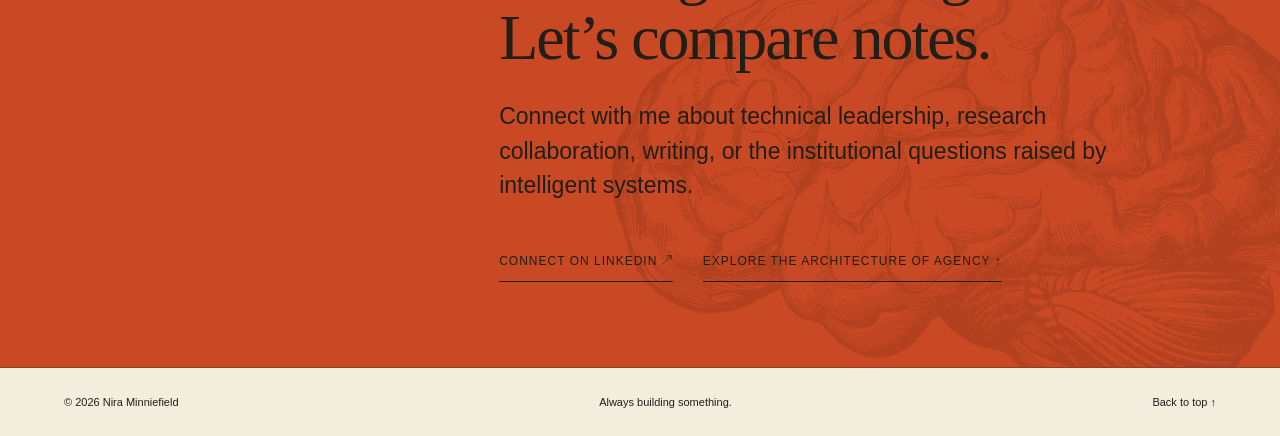
==== commit 3b3aa992: "Restore original Notes section and remove blog and social feed" ====
--- a/index.html
+++ b/index.html
@@ -10,7 +10,7 @@
 
 /* Fixed monochrome symbols keep mobile browsers from substituting emoji. */
 .site-icon{display:inline-block;width:.8385416667em;height:1em;vertical-align:-.125em;overflow:visible;fill:none;stroke:currentColor;stroke-width:1;stroke-linecap:square;stroke-linejoin:miter;flex-shrink:0}.underlink .site-icon,nav .site-icon{margin-inline-end:1px}.directory a>span:last-child{min-height:calc(1em + 3px)}.star .site-icon{display:block;width:calc(.8381em - 2px);height:1em;stroke-width:2}
-</style><link rel="stylesheet" href="/assets/journal.css"><link rel="alternate" type="application/rss+xml" title="Nira Minniefield — Notes &amp; ideas" href="/notes/feed.xml"></head><body><a class="skip-link" href="#main">Skip to content</a>
+</style></head><body><a class="skip-link" href="#main">Skip to content</a>
 <header id="top"><a class="wordmark" href="#top" aria-label="Nira home"><span class="star" aria-hidden="true"><svg class="site-icon" viewBox="0 0 40 47" aria-hidden="true" focusable="false"><path d="M20 6v35M2.5 23.5h35M7.6 11.1l24.8 24.8M7.6 35.9l24.8-24.8"/></svg></span> nira</a><nav aria-label="Main navigation"><a href="#story">My story</a><a href="#agency">The book</a><a href="#research">Research</a><a href="#education">Learning</a><a href="#connect">Let’s talk <svg class="site-icon" viewBox="0 0 14 16" aria-hidden="true" focusable="false"><path d="M1 13.5 12.5 2M7.5 2h5v5"/></svg></a></nav></header>
 <main id="main"><div class="hero"><div><div class="eyebrow">NIRA MINNIEFIELD / INTELLIGENCE, AGENCY &amp; INSTITUTIONS</div><h1>Always<br><em>building</em><br>something.</h1><p class="intro">I build systems and lead complex technical programs. I research how intelligent technologies reshape human judgment, organizational authority, and accountability.</p><a href="#explore" class="underlink">Take a look around <span>↓</span></a></div><figure class="portrait"><img src="assets/nira.jpg" width="500" height="500" alt="Nira Minniefield"><figcaption><span>BIG TECH LITTLE TECH.</span><span>OPS/GOV/DEF</span></figcaption></figure></div>
 <div class="directory" id="explore" aria-label="Explore">
@@ -72,5 +72,5 @@
 </div><a class="underlink" href="#connect">Connect about the work <span aria-hidden="true"><svg class="site-icon" viewBox="0 0 14 16" aria-hidden="true" focusable="false"><path d="M1 13.5 12.5 2M7.5 2h5v5"/></svg></span></a>
 </div></section>
 <section id="favorites" class="split favorites"><div class="eyebrow">07 / My favorite things</div><div><h2>My favorite things.</h2><div class="rows"><details><summary>Books, research & ideas</summary><p>Independent scholarship, technical research, books, and journals. I’m interested in what people are studying and building before it becomes familiar.</p></details><details><summary>Art, music &amp; travel</summary><p>Theater, museums, independent music, vintage shops, and a good meal. </p></details><details><summary>Outside, and the Adirondacks</summary><p>The Adirondacks: hiking, birding, lakes, and astronomy.</p></details><details><summary>Craft, and practice</summary><p>Practical design, durable materials, and good construction.</p></details></div><a class="underlink" href="https://www.instagram.com/seventynineventures">Connect on social <span aria-hidden="true"><svg class="site-icon" viewBox="0 0 14 16" aria-hidden="true" focusable="false"><path d="M1 13.5 12.5 2M7.5 2h5v5"/></svg></span></a></div></section>
-<section id="notes" class="split"><div class="eyebrow">08 / Notes & ideas</div><div><h2>What I’m thinking about.</h2><p class="large">Human agency, the political economy of technology, and the institutions we build around both.</p><details class="journal-about"><summary>About these notes</summary><p class="bodycopy">My current writing explores the changing nature of expertise, the commercialization of knowledge, technology governance, and the relationship between public life and private power. <em>The Architecture of Agency</em> provides a longer frame for these questions.</p><p class="bodycopy">Through Seventy Nine Ventures, I also follow frontier research, science, culture, and international affairs—starting with primary sources and keeping fact and interpretation distinct.</p></details><!-- JOURNAL:CONTENT --><div class="journal-writing"><div class="journal-label">Notes &amp; essays</div><ol class="journal-post-list"><li class="journal-entry"><div class="journal-meta"><span>Project note</span><span><time datetime="2026-10-24">October 24, 2026</time></span></div><h3><a href="/notes/the-architecture-of-agency/"><span>The Architecture of Agency</span><svg class="site-icon" viewBox="0 0 14 16" aria-hidden="true" focusable="false"><path d="M1 13.5 12.5 2M7.5 2h5v5"/></svg></a></h3><p>A book in development examining how intelligent technologies redistribute professional judgment, expertise, authority, and responsibility.</p></li></ol><div class="journal-actions"><a class="underlink" href="/notes/">All notes &amp; essays <span aria-hidden="true"><svg class="site-icon" viewBox="0 0 14 16" aria-hidden="true" focusable="false"><path d="M1 13.5 12.5 2M7.5 2h5v5"/></svg></span></a><a class="journal-rss" href="/notes/feed.xml">Subscribe by RSS</a></div></div><div class="elsewhere" id="elsewhere" data-social-feed><div class="elsewhere-heading"><h3>Elsewhere.</h3><span class="journal-label">Across my channels</span></div><p class="feed-intro">Notes, conversations, and things worth sharing.</p><div class="feed-filters" data-feed-filters role="group" aria-label="Filter posts by channel" hidden><button type="button" data-channel="all" aria-pressed="true">All</button><button type="button" data-channel="linkedin" aria-pressed="false">LinkedIn</button><button type="button" data-channel="instagram" aria-pressed="false">Instagram</button><button type="button" data-channel="threads" aria-pressed="false">Threads</button></div><p class="journal-sr-only" aria-live="polite" aria-atomic="true" data-feed-count>2 selected posts</p><div class="social-post-list"><article class="social-post" data-post-channel="threads"><div class="journal-meta"><span>Threads</span><time datetime="2026-10-01">October 1, 2026</time></div><h4><a href="https://www.threads.com/%40seventynineventures/post/Dd8uQpPld7v/sauna-first" target="_blank" rel="noopener noreferrer">Sauna first</a></h4><p>I think about the sauna a lot, I love the sauna. I need the sauna daily.</p><a class="social-original" href="https://www.threads.com/%40seventynineventures/post/Dd8uQpPld7v/sauna-first" target="_blank" rel="noopener noreferrer">View on Threads <svg class="site-icon" viewBox="0 0 14 16" aria-hidden="true" focusable="false"><path d="M1 13.5 12.5 2M7.5 2h5v5"/></svg></a></article><article class="social-post" data-post-channel="threads"><div class="journal-meta"><span>Threads</span></div><h4><a href="https://www.threads.com/%40seventynineventures/post/Dd88VbSFcnw/threads-is-like-if-slack-were-for-fun/" target="_blank" rel="noopener noreferrer">Threads is like if Slack were for fun</a></h4><p>Threads is just fun Slack. Slack is just not-fun Threads.</p><a class="social-original" href="https://www.threads.com/%40seventynineventures/post/Dd88VbSFcnw/threads-is-like-if-slack-were-for-fun/" target="_blank" rel="noopener noreferrer">View on Threads <svg class="site-icon" viewBox="0 0 14 16" aria-hidden="true" focusable="false"><path d="M1 13.5 12.5 2M7.5 2h5v5"/></svg></a></article></div><p class="social-fallback" data-fallback-channel="linkedin" hidden>Find more on <a href="https://www.linkedin.com/in/niraminniefield" target="_blank" rel="noopener noreferrer">LinkedIn</a>.</p><p class="social-fallback" data-fallback-channel="instagram" hidden>Find more on <a href="https://www.instagram.com/seventynineventures" target="_blank" rel="noopener noreferrer">Instagram</a>.</p><p class="social-fallback" data-fallback-channel="threads" hidden>Find more on <a href="https://www.threads.net/@seventynineventures" target="_blank" rel="noopener noreferrer">Threads</a>.</p><div class="social-profile-links" aria-label="Social profiles"><a href="https://www.linkedin.com/in/niraminniefield" target="_blank" rel="noopener noreferrer">LinkedIn</a><a href="https://www.instagram.com/seventynineventures" target="_blank" rel="noopener noreferrer">Instagram</a><a href="https://www.threads.net/@seventynineventures" target="_blank" rel="noopener noreferrer">Threads</a></div><p class="feed-caption">Selected public posts. Visit each channel for the latest.</p></div></div></section>
-<section id="connect" class="conversation split"><div class="eyebrow">09 / Pick my brain</div><div><h2>Building something?<br>Let’s compare notes.</h2><p class="large">Connect with me about technical leadership, research collaboration, writing, or the institutional questions raised by intelligent systems.</p><div id="social"><a class="underlink" href="https://www.linkedin.com/in/niraminniefield" target="_blank" rel="noopener noreferrer"><span>Connect on LinkedIn <svg class="site-icon" viewBox="0 0 14 16" aria-hidden="true" focusable="false"><path d="M1 13.5 12.5 2M7.5 2h5v5"/></svg></span></a><a class="underlink" href="#agency">Explore The Architecture of Agency ↑</a></div></div></section></main><footer><span>©︎ <span id="year">2026</span> Nira Minniefield</span><span>Always building something.</span><a href="#top">Back to top ↑</a></footer><script>document.getElementById('year').textContent=new Date().getFullYear();</script><script src="/assets/journal.js" defer></script></body></html>
+<section id="notes" class="split"><div class="eyebrow">08 / Notes & ideas</div><div><h2>What I’m thinking about.</h2><p class="large">Human agency, the political economy of technology, and the institutions we build around both.</p><p class="bodycopy">My current writing explores the changing nature of expertise, the commercialization of knowledge, technology governance, and the relationship between public life and private power. <em>The Architecture of Agency</em> provides a longer frame for these questions.</p><p class="bodycopy">Through Seventy Nine Ventures, I also follow frontier research, science, culture, and international affairs—starting with primary sources and keeping fact and interpretation distinct.</p><a href="https://www.instagram.com/seventynineventures/" target="_blank" rel="noopener noreferrer" class="underlink"><span>Follow Seventy Nine Ventures <svg class="site-icon" viewBox="0 0 14 16" aria-hidden="true" focusable="false"><path d="M1 13.5 12.5 2M7.5 2h5v5"/></svg></span></a></div></section>
+<section id="connect" class="conversation split"><div class="eyebrow">09 / Pick my brain</div><div><h2>Building something?<br>Let’s compare notes.</h2><p class="large">Connect with me about technical leadership, research collaboration, writing, or the institutional questions raised by intelligent systems.</p><div id="social"><a class="underlink" href="https://www.linkedin.com/in/niraminniefield" target="_blank" rel="noopener noreferrer"><span>Connect on LinkedIn <svg class="site-icon" viewBox="0 0 14 16" aria-hidden="true" focusable="false"><path d="M1 13.5 12.5 2M7.5 2h5v5"/></svg></span></a><a class="underlink" href="#agency">Explore The Architecture of Agency ↑</a></div></div></section></main><footer><span>©︎ <span id="year">2026</span> Nira Minniefield</span><span>Always building something.</span><a href="#top">Back to top ↑</a></footer><script>document.getElementById('year').textContent=new Date().getFullYear();</script></body></html>
